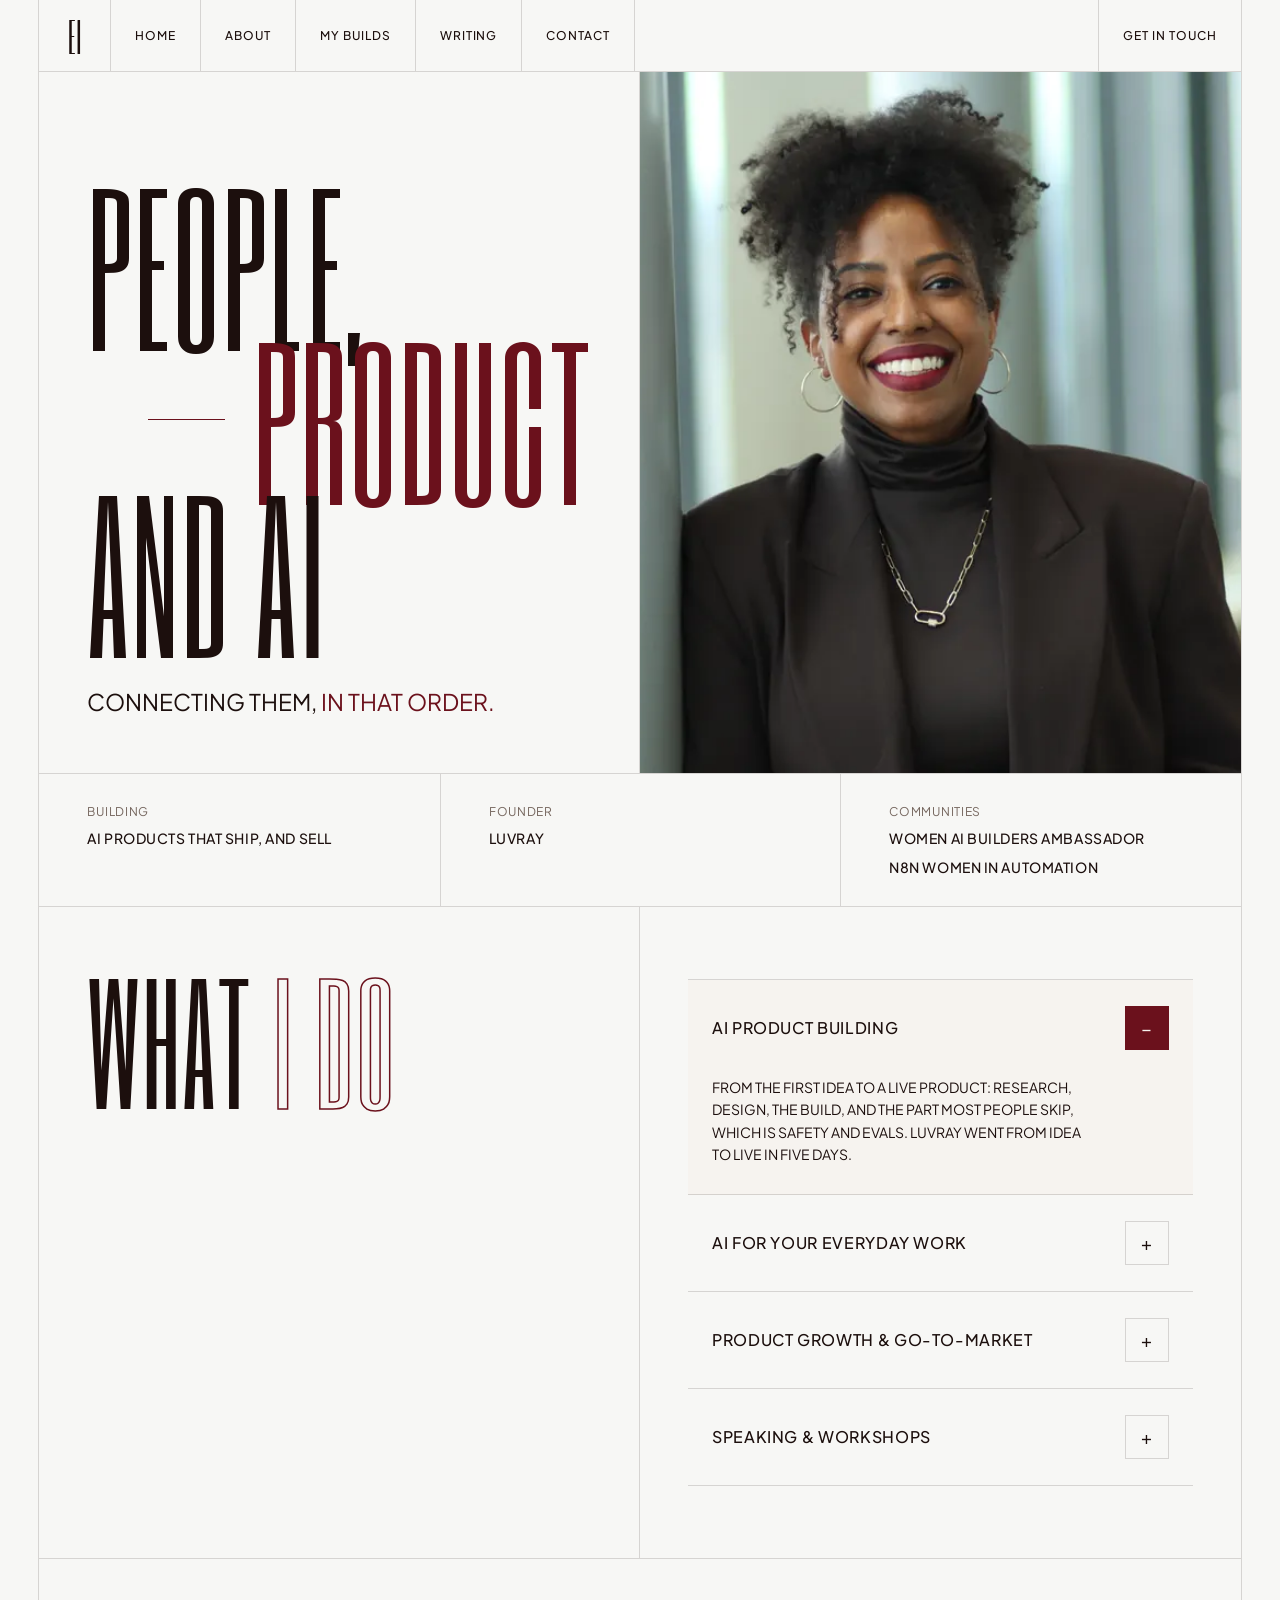
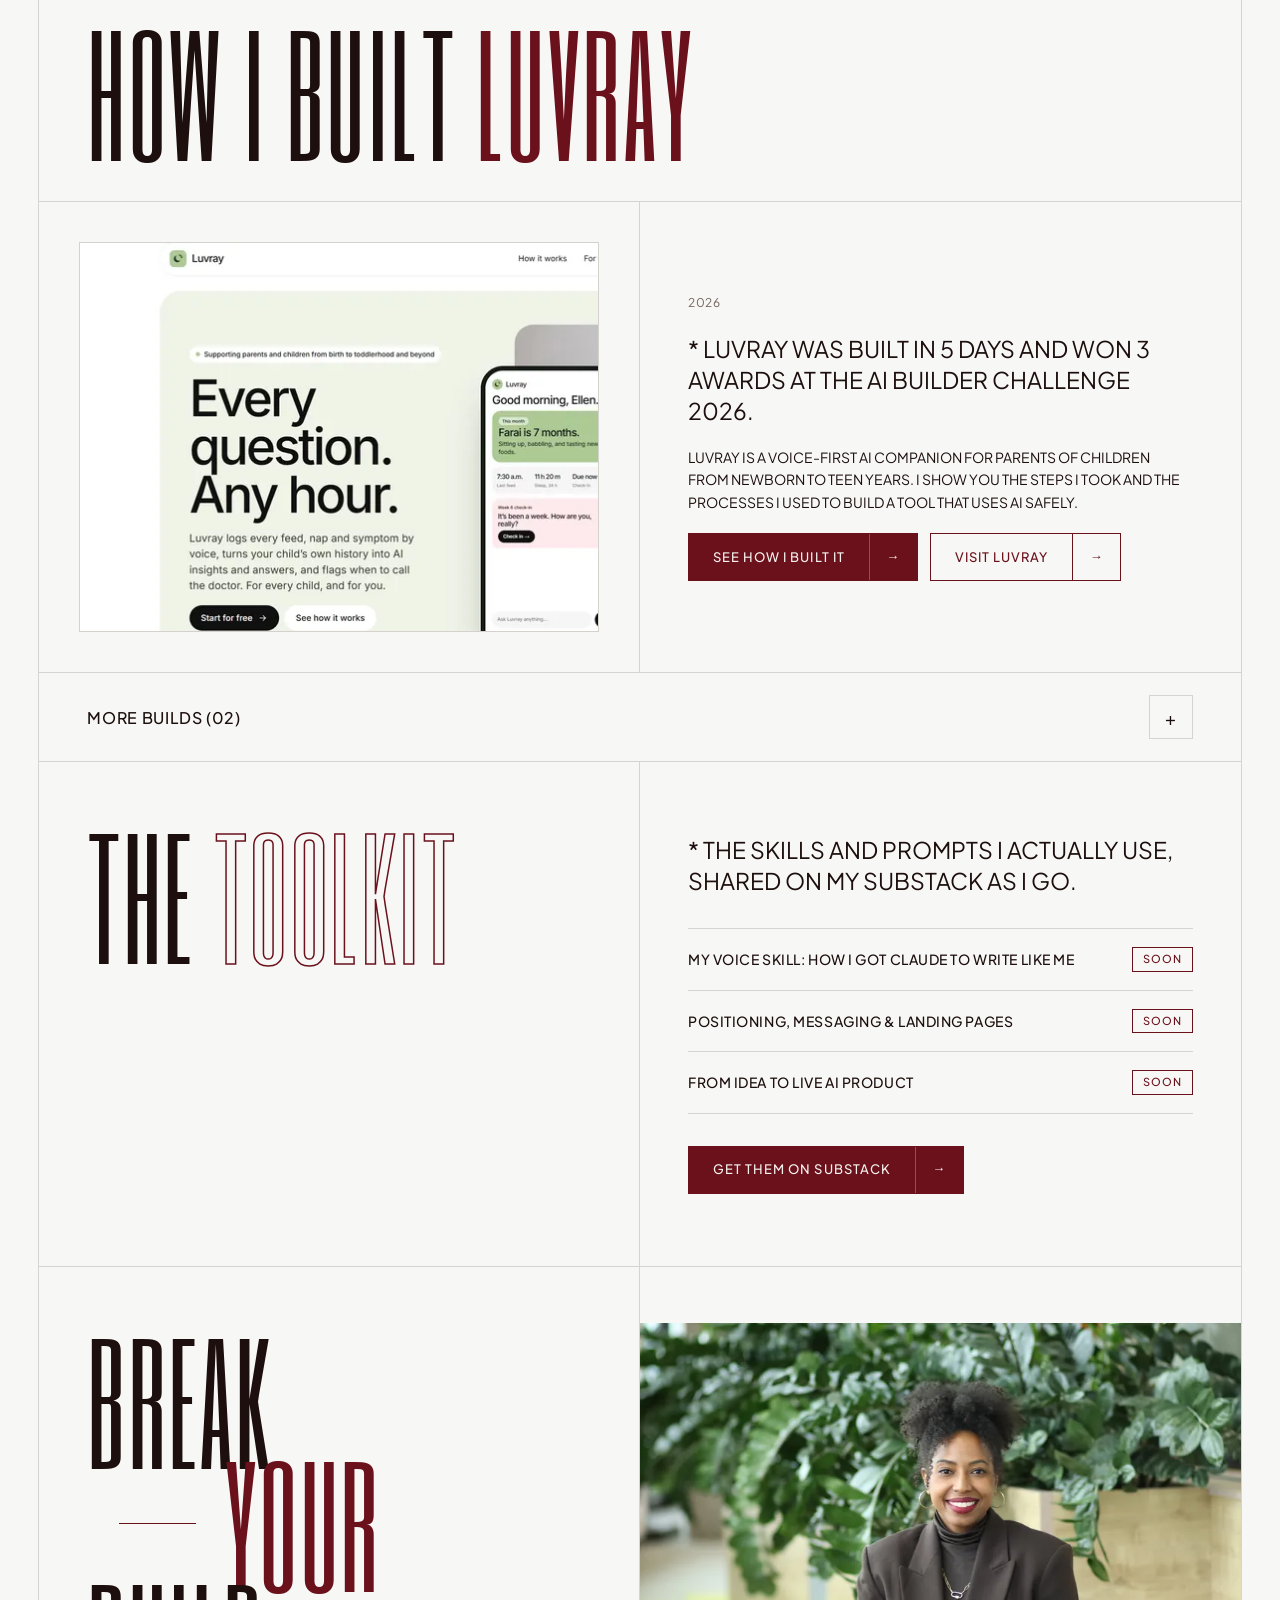
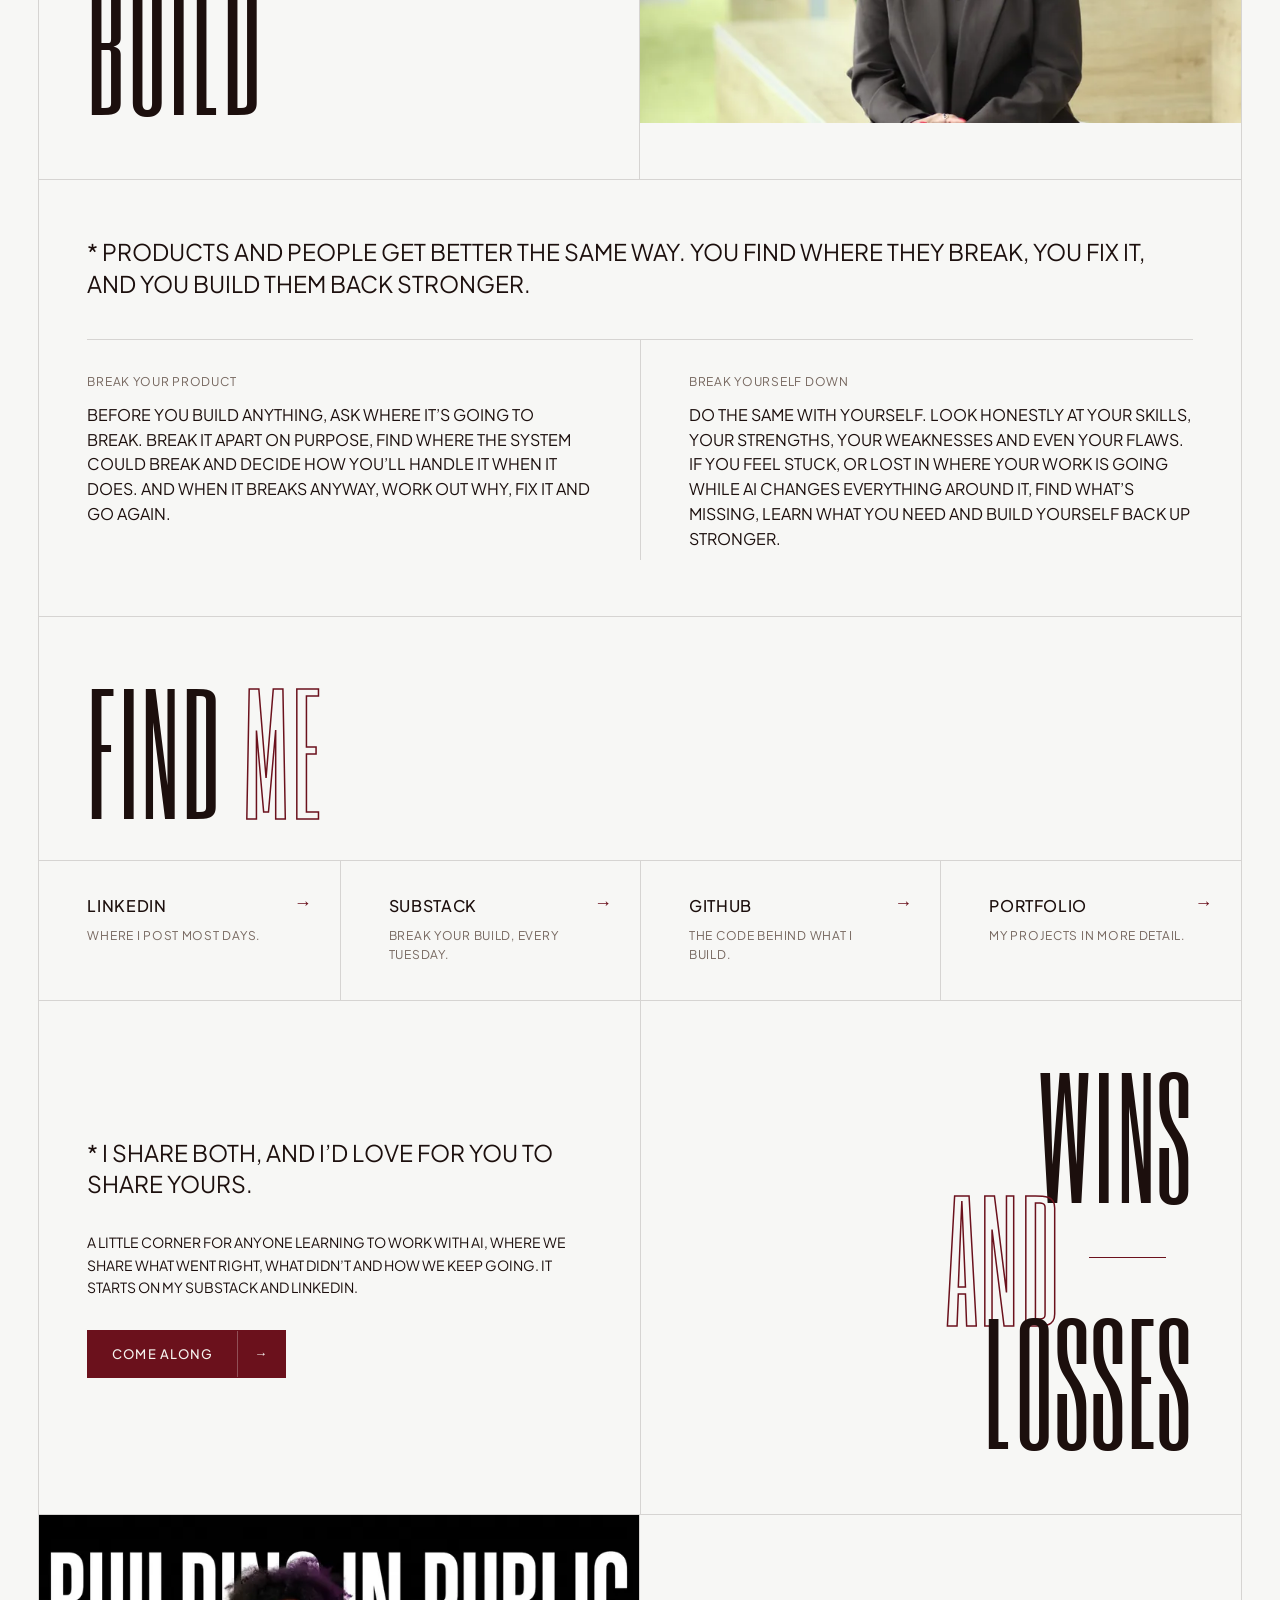
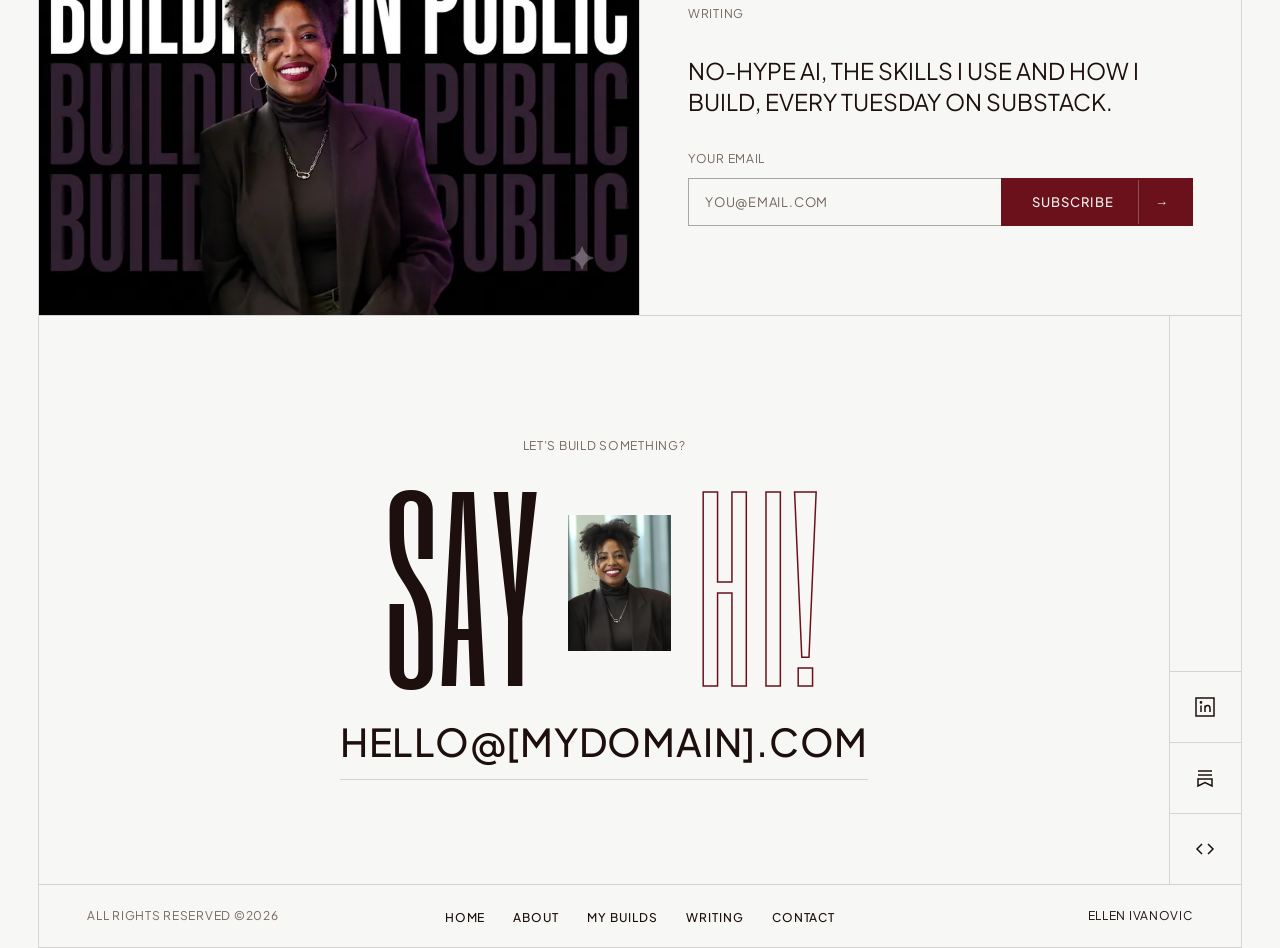
==== index.html @ da8291e6 "Build one-page personal site from Claude Design mockup Plain HTML, CSS and vanilla JS rebuild of the" ====
<!DOCTYPE html>
<html lang="en">
<head>
  <meta charset="utf-8">
  <meta name="viewport" content="width=device-width, initial-scale=1">
  <title>Ellen Ivanovic | AI product builder</title>
  <meta name="description" content="People, product and AI. Connecting them, in that order.">
  <link rel="canonical" href="https://ellen-ivanovic-site.vercel.app/">
  <meta name="theme-color" content="#F7F7F5">

  <!-- Open Graph / social share -->
  <meta property="og:type" content="website">
  <meta property="og:site_name" content="Ellen Ivanovic">
  <meta property="og:title" content="Ellen Ivanovic | AI product builder">
  <meta property="og:description" content="People, product and AI. Connecting them, in that order.">
  <meta property="og:url" content="https://ellen-ivanovic-site.vercel.app/">
  <meta property="og:image" content="https://ellen-ivanovic-site.vercel.app/assets/og-image.jpg">
  <meta property="og:image:width" content="1200">
  <meta property="og:image:height" content="630">
  <meta property="og:image:alt" content="People, Product and AI. Ellen Ivanovic, AI product builder.">
  <meta name="twitter:card" content="summary_large_image">
  <meta name="twitter:title" content="Ellen Ivanovic | AI product builder">
  <meta name="twitter:description" content="People, product and AI. Connecting them, in that order.">
  <meta name="twitter:image" content="https://ellen-ivanovic-site.vercel.app/assets/og-image.jpg">
  <meta name="twitter:image:alt" content="People, Product and AI. Ellen Ivanovic, AI product builder.">

  <link rel="icon" href="/favicon.ico" sizes="any">
  <link rel="icon" href="/favicon-32.png" sizes="32x32" type="image/png">
  <link rel="apple-touch-icon" href="/apple-touch-icon.png">

  <link rel="preconnect" href="https://fonts.googleapis.com">
  <link rel="preconnect" href="https://fonts.gstatic.com" crossorigin>
  <link rel="stylesheet" href="https://fonts.googleapis.com/css2?family=Plus+Jakarta+Sans:wght@400;500;600&family=Six+Caps&display=swap">
  <link rel="preload" as="image" href="/assets/img/ellen-portrait-800.webp" imagesrcset="/assets/img/ellen-portrait-800.webp 800w, /assets/img/ellen-portrait.webp 1400w" imagesizes="(max-width: 820px) 100vw, 50vw">
  <link rel="stylesheet" href="/styles.css">
</head>
<body>
<a class="skip" href="#main">Skip to content</a>

<div class="site" id="home">
<div class="frame">

  <!-- TOP BAR -->
  <header class="panel topbar">
    <a class="mono" href="#home" aria-label="Ellen Ivanovic, home">EI</a>
    <nav class="navcells" aria-label="Main">
      <a class="cell" href="#home">Home</a>
      <button class="cell" type="button" data-open="about">About</button>
      <a class="cell" href="#builds">My builds</a>
      <a class="cell" href="#writing">Writing</a>
      <a class="cell" href="#contact">Contact</a>
    </nav>
    <div class="spacer"></div>
    <a class="cell text" href="#contact">Get in touch</a>
    <button class="cell menu-btn" type="button" aria-label="Open menu" aria-haspopup="dialog" data-open="menu">
      <svg width="22" height="12" viewBox="0 0 22 12" fill="none" stroke="currentColor" stroke-width="1.5" aria-hidden="true"><line x1="0" y1="1" x2="22" y2="1"/><line x1="0" y1="11" x2="22" y2="11"/></svg>
    </button>
  </header>

  <main id="main">

  <!-- HERO -->
  <section class="panel hero" aria-label="Introduction">
    <div class="hero-l">
      <h1 class="display stack">
        <span>People,</span>
        <span class="line2"><span class="dash" aria-hidden="true"></span><span class="pri">Product</span></span>
        <span>And AI</span>
      </h1>
      <p class="intro hero-intro">Connecting them, <span class="pri">in that order.</span></p>
    </div>
    <!-- To add more portraits later, copy the .slide div below. Arrows appear automatically when there is more than one. -->
    <div class="slides" aria-roledescription="carousel" aria-label="Portraits of Ellen">
      <div class="slide is-on">
        <!-- TODO: the mockup's hero portrait wasn't included in the Claude Design export, so this uses the same portrait as the "Say Hi!" section. Swap in the intended photo. -->
        <img src="/assets/img/ellen-portrait-800.webp" srcset="/assets/img/ellen-portrait-800.webp 800w, /assets/img/ellen-portrait.webp 1400w" sizes="(max-width: 820px) 100vw, 50vw" width="1400" height="1120" alt="Portrait of Ellen Ivanovic" fetchpriority="high">
      </div>
      <div class="slide-ctrl" hidden>
        <button type="button" aria-label="Previous image" data-slide="-1">←</button>
        <button type="button" aria-label="Next image" data-slide="1">→</button>
      </div>
    </div>
  </section>

  <!-- INFO STRIP -->
  <section class="panel strip" aria-label="At a glance">
    <div><p class="label">Building</p><p class="val">AI products that ship, and sell</p></div>
    <div><p class="label">Founder</p><p class="val">Luvray</p></div>
    <div><p class="label">Communities</p><p class="val">Women AI Builders ambassador</p><p class="val">n8n Women in Automation</p></div>
  </section>

  <!-- WHAT I DO -->
  <section class="panel split" id="what" aria-labelledby="what-h">
    <div class="l"><h2 class="display big reveal" id="what-h">What <span class="outline">I do</span></h2></div>
    <div class="r r-top">
      <div class="acc">
        <div class="acc-item on">
          <button class="acc-btn" type="button" aria-expanded="true" aria-controls="acc-1">
            <span>AI product building</span><span class="plus" aria-hidden="true">−</span>
          </button>
          <div class="acc-body" id="acc-1"><div><p class="body">From the first idea to a live product: research, design, the build, and the part most people skip, which is safety and evals. Luvray went from idea to live in five days.</p></div></div>
        </div>
        <div class="acc-item">
          <button class="acc-btn" type="button" aria-expanded="false" aria-controls="acc-2">
            <span>AI for your everyday work</span><span class="plus" aria-hidden="true">+</span>
          </button>
          <div class="acc-body" id="acc-2"><div><p class="body">No-hype AI. Where it actually helps in your day-to-day, where it doesn’t, and how to look at your own processes and make them better. I share the skills and prompts I use.</p></div></div>
        </div>
        <div class="acc-item">
          <button class="acc-btn" type="button" aria-expanded="false" aria-controls="acc-3">
            <span>Product growth &amp; go-to-market</span><span class="plus" aria-hidden="true">+</span>
          </button>
          <div class="acc-body" id="acc-3"><div><p class="body">Talking to customers, finding their real pain points and turning them into messaging, positioning and pricing that help products sell.</p></div></div>
        </div>
        <div class="acc-item">
          <button class="acc-btn" type="button" aria-expanded="false" aria-controls="acc-4">
            <span>Speaking &amp; workshops</span><span class="plus" aria-hidden="true">+</span>
          </button>
          <div class="acc-body" id="acc-4"><div><p class="body">I’ve spoken on a ShiftPlus live panel about AI tools at work and hosted Join Momentum’s Lunch &amp; Learn podcast. Talks, recordings and upcoming sessions live here.</p></div></div>
        </div>
      </div>
    </div>
  </section>

  <!-- HOW I BUILT LUVRAY (nav: MY BUILDS) -->
  <section class="panel" id="builds" aria-labelledby="builds-h">
    <div class="work-head">
      <h2 class="display big reveal" id="builds-h">How I built <span class="pri">Luvray</span></h2>
    </div>

    <article class="row">
      <div class="media">
        <img class="shot-img" src="/assets/img/luvray-landing-800.webp" srcset="/assets/img/luvray-landing-800.webp 800w, /assets/img/luvray-landing.webp 1400w" sizes="(max-width: 820px) 100vw, 50vw" width="1400" height="683" loading="lazy" alt="Luvray landing page: Every question. Any hour.">
      </div>
      <div class="txt reveal">
        <p class="label">2026</p>
        <p class="intro" style="max-width:30ch">* Luvray was built in 5 days and won 3 awards at the AI Builder Challenge 2026.</p>
        <p class="body">Luvray is a voice-first AI companion for parents of children from newborn to teen years. I show you the steps I took and the processes I used to build a tool that uses AI safely.</p>
        <div class="btns">
          <a class="btn" href="#writing"><span>See how I built it</span><span class="arr" aria-hidden="true">→</span></a>
          <a class="btn ghost" href="https://luvray.vercel.app" target="_blank" rel="noopener"><span>Visit Luvray</span><span class="arr" aria-hidden="true">→</span></a>
        </div>
      </div>
    </article>

    <div class="more">
      <button class="more-btn" type="button" aria-expanded="false" aria-controls="more-builds">
        <span>More builds (02)</span><span class="plus" aria-hidden="true">+</span>
      </button>
      <div class="acc-body" id="more-builds"><div>
        <div class="mini">
          <p class="label">2026</p>
          <h3 class="display">InsightFlow</h3>
          <p class="what">AI product intelligence from user reviews. The project that taught me to test my own work properly.</p>
          <!-- TODO: link for InsightFlow "See more" (not provided yet) -->
          <a class="btn ghost" href="#"><span>See more</span><span class="arr" aria-hidden="true">→</span></a>
        </div>
        <div class="mini">
          <p class="label">2026</p>
          <h3 class="display">Relay Studio</h3>
          <p class="what">A multi-agent content pipeline in n8n, with a human in the loop at every step.</p>
          <!-- TODO: link for Relay Studio "See more" (not provided yet) -->
          <a class="btn ghost" href="#"><span>See more</span><span class="arr" aria-hidden="true">→</span></a>
        </div>
      </div></div>
    </div>
  </section>

  <!-- THE TOOLKIT -->
  <section class="panel split" id="toolkit" aria-labelledby="toolkit-h">
    <div class="l"><h2 class="display big reveal" id="toolkit-h">The <span class="outline">toolkit</span></h2></div>
    <div class="r reveal">
      <p class="intro">* The skills and prompts I actually use, shared on my Substack as I go.</p>
      <ul class="tools">
        <li><span>My voice skill: how I got Claude to write like me</span><span class="wip">Soon</span></li>
        <li><span>Positioning, messaging &amp; landing pages</span><span class="wip">Soon</span></li>
        <li><span>From idea to live AI product</span><span class="wip">Soon</span></li>
      </ul>
      <div><a class="btn" href="#writing"><span>Get them on Substack</span><span class="arr" aria-hidden="true">→</span></a></div>
    </div>
  </section>

  <!-- BREAK YOUR BUILD -->
  <section class="panel" id="idea" aria-labelledby="idea-h">
    <div class="byb-top">
      <div class="l">
        <h2 class="display big stack reveal" id="idea-h">
          <span>Break</span>
          <span class="line2"><span class="dash" aria-hidden="true"></span><span class="pri">Your</span></span>
          <span>Build</span>
        </h2>
      </div>
      <div class="photo"><img src="/assets/img/ellen-plants-800.webp" srcset="/assets/img/ellen-plants-800.webp 800w, /assets/img/ellen-plants.webp 1400w" sizes="(max-width: 820px) 100vw, 50vw" width="1400" height="933" loading="lazy" alt="Ellen Ivanovic smiling in front of green plants"></div>
    </div>
    <div class="byb-bottom reveal">
      <p class="intro">* Products and people get better the same way. You find where they break, you fix it, and you build them back stronger.</p>
      <div class="duo">
        <div><h3 class="label">Break your product</h3><p class="body">Before you build anything, ask where it’s going to break. Break it apart on purpose, find where the system could break and decide how you’ll handle it when it does. And when it breaks anyway, work out why, fix it and go again.</p></div>
        <div><h3 class="label">Break yourself down</h3><p class="body">Do the same with yourself. Look honestly at your skills, your strengths, your weaknesses and even your flaws. If you feel stuck, or lost in where your work is going while AI changes everything around it, find what’s missing, learn what you need and build yourself back up stronger.</p></div>
      </div>
    </div>
  </section>

  <!-- FIND ME -->
  <section class="panel" id="find" aria-labelledby="find-h">
    <div class="work-head"><h2 class="display big reveal" id="find-h">Find <span class="outline">me</span></h2></div>
    <div class="find">
      <a href="https://www.linkedin.com/in/ellen-ivanovic" target="_blank" rel="noopener"><span class="fname">LinkedIn</span><span class="label">Where I post most days.</span><span class="farr" aria-hidden="true">→</span></a>
      <a href="https://ellenivanovic.substack.com" target="_blank" rel="noopener"><span class="fname">Substack</span><span class="label">Break Your Build, every Tuesday.</span><span class="farr" aria-hidden="true">→</span></a>
      <a href="https://github.com/KellenJay" target="_blank" rel="noopener"><span class="fname">GitHub</span><span class="label">The code behind what I build.</span><span class="farr" aria-hidden="true">→</span></a>
      <a href="https://stripe-isthmus-96c.notion.site/ELLEN-IVANOVIC-PORTFOLIO-17d68abd1c54801f8dcaf90782ee656d" target="_blank" rel="noopener"><span class="fname">Portfolio</span><span class="label">My projects in more detail.</span><span class="farr" aria-hidden="true">→</span></a>
    </div>
  </section>

  <!-- WINS AND LOSSES (mirrored) -->
  <section class="panel split mirror" id="wins" aria-labelledby="wins-h">
    <div class="l">
      <h2 class="display big stack reveal" id="wins-h">
        <span>Wins</span>
        <span class="line2"><span class="outline">And</span><span class="dash" aria-hidden="true"></span></span>
        <span>Losses</span>
      </h2>
    </div>
    <div class="r reveal">
      <p class="intro">* I share both, and I’d love for you to share yours.</p>
      <p class="body">A little corner for anyone learning to work with AI, where we share what went right, what didn’t and how we keep going. It starts on my Substack and LinkedIn.</p>
      <div><a class="btn" href="#writing"><span>Come along</span><span class="arr" aria-hidden="true">→</span></a></div>
    </div>
  </section>

  <!-- WRITING -->
  <section class="panel split" id="writing" aria-labelledby="writing-h">
    <div class="pic photo"><img src="/assets/img/building-in-public-800.webp" srcset="/assets/img/building-in-public-800.webp 800w, /assets/img/building-in-public.webp 1264w" sizes="(max-width: 820px) 100vw, 50vw" width="1264" height="842" loading="lazy" alt="Ellen smiling in front of the words Building in public"></div>
    <div class="r reveal">
      <h2 class="label" id="writing-h">Writing</h2>
      <p class="intro">No-hype AI, the skills I use and how I build, every Tuesday on Substack.</p>
      <!-- Sends the visitor to Substack's own subscribe page in a new tab, with their email filled in. -->
      <form class="sub" action="https://ellenivanovic.substack.com/subscribe" method="get" target="_blank">
        <label class="label" for="sub-email">Your email</label>
        <div class="sub-row">
          <input id="sub-email" type="email" name="email" placeholder="you@email.com" autocomplete="email" required>
          <button class="btn" type="submit"><span>Subscribe</span><span class="arr" aria-hidden="true">→</span></button>
        </div>
      </form>
    </div>
  </section>

  <!-- CONTACT -->
  <section class="panel contact" id="contact" aria-labelledby="contact-h">
    <div class="contact-main">
      <p class="label">Let’s build something?</p>
      <h2 class="display say reveal" id="contact-h" aria-label="Say hi!"><span>Say</span><img class="thumb" src="/assets/img/ellen-portrait-thumb.webp" width="320" height="427" loading="lazy" alt="Ellen smiling"><span class="outline">Hi!</span></h2>
      <!-- TODO: real email address. The mockup shows a placeholder; replace the text and set href="mailto:you@yourdomain.com". -->
      <a class="email" href="#">hello@[mydomain].com</a>
    </div>
    <nav class="rail" aria-label="Social links">
      <a href="https://www.linkedin.com/in/ellen-ivanovic" target="_blank" rel="noopener" aria-label="LinkedIn">
        <svg width="20" height="20" viewBox="0 0 20 20" fill="none" stroke="currentColor" stroke-width="1.5" aria-hidden="true"><rect x="1" y="1" width="18" height="18"/><line x1="6" y1="8.5" x2="6" y2="15"/><circle cx="6" cy="5.4" r=".6"/><path d="M10 15V8.5M10 11.5c0-2 1.2-3 2.7-3s2.3 1 2.3 3V15"/></svg>
      </a>
      <a href="https://ellenivanovic.substack.com" target="_blank" rel="noopener" aria-label="Substack">
        <svg width="20" height="20" viewBox="0 0 20 20" fill="none" stroke="currentColor" stroke-width="1.5" aria-hidden="true"><line x1="3" y1="3" x2="17" y2="3"/><line x1="3" y1="7" x2="17" y2="7"/><path d="M3 11h14v7l-7-3.5L3 18z"/></svg>
      </a>
      <a href="https://github.com/KellenJay" target="_blank" rel="noopener" aria-label="GitHub">
        <svg width="20" height="20" viewBox="0 0 20 20" fill="none" stroke="currentColor" stroke-width="1.5" aria-hidden="true"><path d="M7 5L2 10l5 5M13 5l5 5-5 5"/></svg>
      </a>
    </nav>
  </section>

  </main>

  <!-- FOOTER -->
  <footer class="panel foot">
    <p class="label">All rights reserved ©2026</p>
    <ul class="nav" aria-label="Footer">
      <li><a href="#home">Home</a></li>
      <li><button type="button" data-open="about">About</button></li>
      <li><a href="#builds">My builds</a></li>
      <li><a href="#writing">Writing</a></li>
      <li><a href="#contact">Contact</a></li>
    </ul>
    <p class="label end">Ellen Ivanovic</p>
  </footer>

</div>
</div>

<!-- SIDE PANELS -->
<div class="scrim" data-close aria-hidden="true"></div>

<aside class="drawer" id="drawer-about" role="dialog" aria-modal="true" aria-labelledby="about-h" hidden>
  <div class="drawer-top">
    <p class="label">About</p>
    <button class="cell" type="button" aria-label="Close" data-close>
      <svg width="16" height="16" viewBox="0 0 16 16" fill="none" stroke="currentColor" stroke-width="1.5" aria-hidden="true"><line x1="1" y1="1" x2="15" y2="15"/><line x1="15" y1="1" x2="1" y2="15"/></svg>
    </button>
  </div>
  <div class="drawer-body">
    <h2 class="display big" id="about-h">About <span class="outline">me</span></h2>
    <p class="intro">* I’m a product person who spent years asking people how a product made them feel, and now I build the thing myself.</p>
    <p class="body">Product leader with experience across product development, go-to-market strategy and AI. Nobody told me to learn AI, I just decided to take charge of it myself. Now I share what I’ve learned, the skills and prompts I use, and how I build AI products, including the parts that aren’t done yet.</p>
  </div>
  <div class="drawer-foot"><p class="label">Women AI Builders global ambassador. Originally from South Africa, based in Serbia.</p></div>
</aside>

<aside class="drawer" id="drawer-menu" role="dialog" aria-modal="true" aria-label="Menu" hidden>
  <div class="drawer-top">
    <p class="label">Menu</p>
    <button class="cell" type="button" aria-label="Close menu" data-close>
      <svg width="16" height="16" viewBox="0 0 16 16" fill="none" stroke="currentColor" stroke-width="1.5" aria-hidden="true"><line x1="1" y1="1" x2="15" y2="15"/><line x1="15" y1="1" x2="1" y2="15"/></svg>
    </button>
  </div>
  <div class="drawer-body">
    <ul class="menu-list">
      <li><a href="#home" data-close>Home</a></li>
      <li><button type="button" data-open="about">About</button></li>
      <li><a href="#builds" data-close>My builds</a></li>
      <li><a href="#writing" data-close>Writing</a></li>
      <li><a href="#contact" data-close>Contact</a></li>
    </ul>
  </div>
  <div class="drawer-foot"><a class="btn" href="#contact" data-close><span>Get in touch</span><span class="arr" aria-hidden="true">→</span></a></div>
</aside>

<script src="/script.js" defer></script>
</body>
</html>
---- styles.css ----
/* ==========================================================
   Ellen Ivanovic — personal site
   Rebuilt from the Claude Design mockup. All colours live in :root.
   ========================================================== */

:root {
  /* brand palette */
  --offwhite: #F6F3EF;
  --ink: #1C0F0D;
  --burgundy: #6B111C;
  --burgundy-dark: #4A0A10;
  --muted: #8A7A72;
  --greige: #B6A69D;
  --clay: #C59379;
  --cream: #EEDFCB;

  /* how the mockup uses them */
  --bg: #F7F7F5;            /* page background from the mockup */
  --box: var(--offwhite);   /* panels, hover fills, open accordion */
  --pri: var(--burgundy);
  --pri-d: var(--burgundy-dark);
  --line: rgba(28, 15, 13, .15);
  /* Small grey labels use a slightly darker shade than --muted (#8A7A72)
     so they pass WCAG AA contrast (4.5:1) on the light background.
     This is the shade the mockup itself uses for labels. */
  --muted-text: #75665E;

  /* fonts: Humane goes first so it takes over once its files are added */
  --font-body: 'Plus Jakarta Sans', system-ui, sans-serif;
  --font-display: 'Humane', 'Six Caps', 'Arial Narrow', sans-serif;
}

/* To use Humane later: add the font files to /assets/fonts and uncomment.
@font-face {
  font-family: 'Humane';
  src: url('/assets/fonts/Humane-Regular.woff2') format('woff2');
  font-weight: 400;
  font-display: swap;
}
*/

*, *::before, *::after { box-sizing: border-box; }
html { scroll-behavior: smooth; -webkit-text-size-adjust: 100%; }
body { margin: 0; background: var(--bg); overflow-x: hidden; }
img { max-width: 100%; }
a { color: var(--pri); }
a:hover { color: var(--pri-d); }

.site {
  font-family: var(--font-body);
  color: var(--ink);
  background: var(--bg);
  text-transform: uppercase;
  font-size: 14px;
  line-height: 1.6;
}

/* visible keyboard focus everywhere */
:focus-visible { outline: 2px solid var(--pri); outline-offset: 2px; }
.cell:focus-visible, .acc-btn:focus-visible, .more-btn:focus-visible,
.find a:focus-visible, .rail a:focus-visible, .menu-list :focus-visible { outline-offset: -3px; }

.skip {
  position: absolute; left: 16px; top: -60px; z-index: 100;
  background: var(--pri); color: var(--offwhite); padding: 10px 16px;
  font: 500 13px/1 var(--font-body); letter-spacing: .06em; text-transform: uppercase; text-decoration: none;
}
.skip:focus { top: 16px; color: var(--offwhite); }

.frame { margin: 0 clamp(16px, 3vw, 40px); border-left: 1px solid var(--line); border-right: 1px solid var(--line); }
.panel { border-bottom: 1px solid var(--line); }
section[id] { scroll-margin-top: 0; }

.display { font-family: var(--font-display); font-weight: 400; line-height: .8; letter-spacing: .01em; margin: 0; text-transform: uppercase; }
.outline { color: transparent; -webkit-text-stroke: 1.5px var(--pri); }
.pri { color: var(--pri); }
.label { font-size: 12px; font-weight: 400; color: var(--muted-text); letter-spacing: .06em; margin: 0; }
.intro { font-size: clamp(18px, 1.8vw, 24px); line-height: 1.35; font-weight: 400; margin: 0; }
.body { font-size: 14px; margin: 0; max-width: 52ch; }
.stack > span { display: block; }
.line2 { display: flex !important; align-items: center; gap: 28px; padding-left: 12%; }
.dash { display: inline-block; width: clamp(48px, 6vw, 96px); height: 1px; background: var(--pri); flex: none; }

/* top bar */
.topbar { display: flex; align-items: stretch; height: 72px; }
.mono { display: flex; align-items: center; justify-content: center; width: 72px; flex: none; border-right: 1px solid var(--line); font-family: var(--font-display); font-size: 40px; line-height: 1; color: var(--ink); text-decoration: none; }
.mono:hover { color: var(--pri); }
.navcells { display: flex; align-items: stretch; }
.navcells .cell:first-child { border-left: 0; }
.spacer { flex: 1; border-left: 1px solid var(--line); }
.cell { display: flex; align-items: center; justify-content: center; border: 0; border-left: 1px solid var(--line); padding: 0 24px; font-size: 12px; font-weight: 500; letter-spacing: .08em; color: var(--ink); text-decoration: none; background: none; font-family: inherit; text-transform: uppercase; cursor: pointer; min-width: 72px; white-space: nowrap; }
.cell:hover { color: var(--pri); background: var(--box); }
.menu-btn { display: none; }

/* buttons */
.btns { display: flex; flex-wrap: wrap; gap: 12px; }
.btn { display: inline-flex; align-items: stretch; text-decoration: none; background: var(--pri); color: var(--offwhite); font-size: 13px; font-weight: 500; letter-spacing: .08em; min-height: 48px; border: 1px solid var(--pri); font-family: inherit; cursor: pointer; text-transform: uppercase; transition: background .25s, color .25s; }
.btn span { display: flex; align-items: center; padding: 0 24px; }
.btn .arr, .farr, .slide-ctrl button { font-family: Arial, Helvetica, sans-serif; } /* arrow glyph matches the mockup */
.btn .arr { padding: 0; width: 48px; justify-content: center; border-left: 1px solid rgba(246, 243, 239, .28); }
.btn:hover { background: var(--pri-d); border-color: var(--pri-d); color: var(--offwhite); }
.btn.ghost { background: transparent; color: var(--pri); }
.btn.ghost .arr { border-left-color: var(--pri); }
.btn.ghost:hover { background: var(--pri); color: var(--offwhite); }
.btn.ghost:hover .arr { border-left-color: rgba(246, 243, 239, .28); }

/* hero */
.hero { display: grid; grid-template-columns: repeat(2, minmax(0, 1fr)); min-height: min(78vh, 780px); }
.hero-l { display: flex; flex-direction: column; justify-content: flex-end; padding: 56px 48px; border-right: 1px solid var(--line); }
.hero h1 { font-size: clamp(140px, 15vw, 260px); }
.hero-intro { margin-top: 36px; }
.slides { position: relative; overflow: hidden; background: var(--box); min-height: 520px; }
.slide { position: absolute; inset: 0; opacity: 0; transition: opacity .6s ease; }
.slide.is-on { opacity: 1; }
.slide img { width: 100%; height: 100%; object-fit: cover; object-position: 42% 30%; display: block; }
.slide-ctrl { position: absolute; right: 0; bottom: 0; display: flex; background: var(--bg); border-top: 1px solid var(--line); border-left: 1px solid var(--line); }
.slide-ctrl[hidden] { display: none; }
.slide-ctrl button { width: 56px; height: 56px; border: 0; background: none; font-family: inherit; font-size: 16px; color: var(--ink); cursor: pointer; }
.slide-ctrl button + button { border-left: 1px solid var(--line); }
.photo { display: flex; align-items: center; }
.photo img { width: 100%; height: auto; display: block; }

/* info strip */
.strip { display: grid; grid-template-columns: repeat(3, minmax(0, 1fr)); }
.strip > div { padding: 28px 48px; display: flex; flex-direction: column; gap: 6px; }
.strip > div + div { border-left: 1px solid var(--line); }
.strip .val { margin: 0; font-size: 14px; font-weight: 500; letter-spacing: .04em; }

/* two-column panel */
.split { display: grid; grid-template-columns: repeat(2, minmax(0, 1fr)); }
.split > .l { padding: 72px 48px; border-right: 1px solid var(--line); }
.split > .r { padding: 72px 48px; display: flex; flex-direction: column; gap: 32px; justify-content: center; }
.split > .r-top { justify-content: flex-start; padding-top: 72px; }
.split.mirror > .l { order: 2; border-right: 0; border-left: 1px solid var(--line); display: flex; justify-content: flex-end; text-align: right; }
.split.mirror > .l .line2 { justify-content: flex-end; padding-left: 0; padding-right: 12%; }
.split.mirror > .r { order: 1; }
.split > .pic { border-right: 1px solid var(--line); }
.big { font-size: clamp(110px, 12vw, 200px); }

/* luvray feature */
.work-head { padding: 72px 48px 48px; }
.row { display: grid; grid-template-columns: repeat(2, minmax(0, 1fr)); border-top: 1px solid var(--line); }
.row .media { padding: 40px; border-right: 1px solid var(--line); overflow: hidden; }
.row .txt { padding: 56px 48px; display: flex; flex-direction: column; justify-content: center; gap: 20px; }
.shot-img { aspect-ratio: 4 / 3; width: 100%; height: auto; display: block; object-fit: cover; object-position: left top; border: 1px solid var(--line); background: var(--box); transition: transform .8s cubic-bezier(.2, .7, .2, 1); }
.row:hover .shot-img { transform: scale(1.03); }
.what { margin: 0; font-size: 14px; max-width: 46ch; }

/* more builds */
.more { border-top: 1px solid var(--line); }
.more.on { background: var(--box); }
.more-btn { width: 100%; display: flex; align-items: center; justify-content: space-between; gap: 24px; padding: 22px 24px 22px 48px; background: none; border: 0; font-family: inherit; text-transform: uppercase; font-size: 16px; font-weight: 500; letter-spacing: .04em; color: var(--ink); cursor: pointer; text-align: left; }
.more-btn:hover { color: var(--pri); }
.mini { display: grid; grid-template-columns: 80px minmax(0, 1.1fr) minmax(0, 2fr) auto; align-items: center; gap: 32px; padding: 28px 48px; border-top: 1px solid var(--line); }
.mini h3 { font-size: clamp(56px, 5vw, 80px); }
.mini .what { max-width: 60ch; }

/* accordion */
.acc { border-top: 1px solid var(--line); }
.acc-item { border-bottom: 1px solid var(--line); transition: background .3s; }
.acc-item.on { background: var(--box); }
.acc-btn { width: 100%; display: flex; align-items: center; justify-content: space-between; gap: 24px; padding: 26px 0 26px 24px; background: none; border: 0; font-family: inherit; text-transform: uppercase; font-size: 16px; font-weight: 500; letter-spacing: .04em; color: var(--ink); cursor: pointer; text-align: left; }
.acc-btn:hover { color: var(--pri); }
.plus { flex: none; width: 44px; height: 44px; border: 1px solid var(--line); display: flex; align-items: center; justify-content: center; font-size: 18px; font-weight: 400; margin-right: 24px; }
.acc-item.on .plus, .more.on .plus { background: var(--pri); color: var(--offwhite); border-color: var(--pri); }
.acc-body { display: grid; grid-template-rows: 0fr; transition: grid-template-rows .45s ease; visibility: hidden; }
.acc-item.on .acc-body, .more.on .acc-body { grid-template-rows: 1fr; visibility: visible; }
.acc-body > div { overflow: hidden; }
.acc-body p.body { margin: 0; padding: 0 92px 28px 24px; max-width: 62ch; }

/* break your build */
.byb-top { display: grid; grid-template-columns: repeat(2, minmax(0, 1fr)); border-bottom: 1px solid var(--line); }
.byb-top .l { padding: 72px 48px; display: flex; align-items: flex-end; border-right: 1px solid var(--line); }
.byb-bottom { padding: 56px 48px; display: flex; flex-direction: column; gap: 40px; }
.duo { display: grid; grid-template-columns: repeat(2, minmax(0, 1fr)); border-top: 1px solid var(--line); }
.duo > div { padding: 32px 48px 8px 0; display: flex; flex-direction: column; gap: 12px; }
.duo > div + div { border-left: 1px solid var(--line); padding: 32px 0 8px 48px; }
.duo .body { font-size: 16px; line-height: 1.55; max-width: 44ch; }

/* subscribe */
.sub { display: flex; flex-direction: column; gap: 10px; width: 100%; max-width: 520px; }
.sub-row { display: flex; align-items: stretch; }
.sub-row input { flex: 1; min-width: 0; height: 48px; border: 1px solid rgba(28, 15, 13, .35); border-right: 0; border-radius: 0; background: transparent; padding: 0 16px; font-family: inherit; font-size: 13px; letter-spacing: .06em; text-transform: uppercase; color: var(--ink); }
.sub-row input::placeholder { color: var(--muted-text); }
.sub-row input:focus { outline: 2px solid var(--pri); outline-offset: -2px; }

/* contact */
.contact { display: grid; grid-template-columns: 1fr 72px; }
.contact-main { padding: 120px 48px 104px; display: flex; flex-direction: column; align-items: center; text-align: center; gap: 36px; min-width: 0; }
.say { display: flex; align-items: center; justify-content: center; gap: clamp(16px, 2vw, 32px); font-size: clamp(150px, 18vw, 300px); }
.thumb { width: clamp(72px, 8vw, 128px); height: auto; aspect-ratio: 3 / 4; background: var(--box); display: block; flex: none; object-fit: cover; object-position: 45% 25%; }
.email { font-size: clamp(22px, 3vw, 44px); font-weight: 500; letter-spacing: .02em; text-decoration: none; color: var(--ink); border-bottom: 1px solid var(--line); padding-bottom: 6px; overflow-wrap: anywhere; }
.email:hover { color: var(--pri); border-color: var(--pri); }
.rail { border-left: 1px solid var(--line); display: flex; flex-direction: column; justify-content: flex-end; }
.rail a { width: 100%; aspect-ratio: 1 / 1; display: flex; align-items: center; justify-content: center; border-top: 1px solid var(--line); color: var(--ink); text-decoration: none; }
.rail a:hover { background: var(--pri); color: var(--offwhite); }

/* footer */
.foot { display: grid; grid-template-columns: 1fr auto 1fr; align-items: center; padding: 20px 48px; gap: 16px; }
.foot .end { text-align: right; color: var(--ink); }
.nav { display: flex; flex-wrap: wrap; justify-content: center; gap: 8px 28px; list-style: none; margin: 0; padding: 0; }
.nav a, .nav button { color: var(--ink); text-decoration: none; font-size: 12px; font-weight: 500; letter-spacing: .08em; background: none; border: 0; padding: 0; font-family: inherit; text-transform: uppercase; cursor: pointer; }
.nav a:hover, .nav button:hover { color: var(--pri); }

/* side panels */
.scrim { position: fixed; inset: 0; z-index: 40; background: rgba(28, 15, 13, .28); opacity: 0; pointer-events: none; transition: opacity .4s; cursor: pointer; }
.scrim.open { opacity: 1; pointer-events: auto; }
.drawer { position: fixed; top: 0; right: 0; z-index: 50; height: 100vh; height: 100dvh; width: min(600px, 100%); background: var(--bg); border-left: 1px solid var(--line); display: flex; flex-direction: column; overflow-y: auto; transform: translateX(100%); transition: transform .55s cubic-bezier(.2, .7, .2, 1); font-family: var(--font-body); color: var(--ink); text-transform: uppercase; font-size: 14px; line-height: 1.6; }
.drawer[hidden] { display: none; }
.drawer.open { transform: none; }
.drawer-top { display: flex; align-items: stretch; height: 72px; border-bottom: 1px solid var(--line); flex: none; }
.drawer-top .label { display: flex; align-items: center; padding: 0 32px; flex: 1; }
.drawer-top .cell { border-left: 1px solid var(--line); width: 72px; padding: 0; }
.drawer-body { padding: 56px 40px; display: flex; flex-direction: column; gap: 32px; flex: 1; }
.drawer-body .big { font-size: clamp(110px, 11vw, 170px); }
.drawer-foot { border-top: 1px solid var(--line); padding: 24px 40px; }
.menu-list { list-style: none; margin: 0; padding: 0; border-top: 1px solid var(--line); }
.menu-list li { border-bottom: 1px solid var(--line); }
.menu-list a, .menu-list button { display: flex; width: 100%; align-items: center; justify-content: space-between; padding: 22px 0; background: none; border: 0; font-family: var(--font-display); font-size: 72px; line-height: .85; text-transform: uppercase; color: var(--ink); text-decoration: none; cursor: pointer; text-align: left; }
.menu-list a:hover, .menu-list button:hover { color: var(--pri); }

/* toolkit */
.tools { list-style: none; margin: 0; padding: 0; border-top: 1px solid var(--line); }
.tools li { display: flex; align-items: center; justify-content: space-between; gap: 20px; padding: 18px 0; border-bottom: 1px solid var(--line); font-size: 14px; font-weight: 500; letter-spacing: .04em; }
.wip { flex: none; font-size: 11px; font-weight: 500; letter-spacing: .08em; color: var(--pri); border: 1px solid var(--pri); padding: 3px 10px; line-height: 1.5; }

/* find me */
.find { display: grid; grid-template-columns: repeat(4, minmax(0, 1fr)); border-top: 1px solid var(--line); }
.find a { display: flex; flex-direction: column; gap: 8px; padding: 32px 48px 36px; text-decoration: none; color: var(--ink); position: relative; transition: background .25s; }
.find a + a { border-left: 1px solid var(--line); }
.find a:hover { background: var(--box); color: var(--pri); }
.fname { font-size: 16px; font-weight: 500; letter-spacing: .04em; }
.farr { position: absolute; top: 28px; right: 28px; font-size: 18px; color: var(--pri); }

/* motion: headings rise in as they scroll into view (browsers that support it) */
@supports (animation-timeline: view()) {
  .reveal { animation: rise linear both; animation-timeline: view(); animation-range: entry 0% entry 35%; }
  @keyframes rise { from { opacity: 0; transform: translateY(28px); } to { opacity: 1; transform: none; } }
}
@media (prefers-reduced-motion: reduce) {
  html { scroll-behavior: auto; }
  .reveal { animation: none; }
  .shot-img, .acc-body, .drawer, .scrim, .slide { transition: none; }
}

/* tablet: collapse nav into the menu */
@media (max-width: 1100px) {
  .navcells { display: none; }
  .menu-btn { display: flex; }
}

/* mobile */
@media (max-width: 820px) {
  .hero, .strip, .split, .row, .contact, .byb-top, .duo, .mini, .foot { grid-template-columns: minmax(0, 1fr); }
  .hero-l { border-right: 0; border-bottom: 1px solid var(--line); padding: 48px 20px 40px; }
  .hero h1 { font-size: clamp(110px, 30vw, 200px); }
  .slides { min-height: 0; aspect-ratio: 4 / 5; }
  .strip > div { padding: 20px; }
  .strip > div + div { border-left: 0; border-top: 1px solid var(--line); }
  .split > .l, .byb-top .l { border-right: 0; border-bottom: 1px solid var(--line); padding: 48px 20px; }
  .split > .r { padding: 40px 20px 56px; }
  .split > .r-top { padding-top: 72px; }
  .split.mirror > .l { order: 0; border-left: 0; justify-content: flex-start; text-align: left; }
  .split.mirror > .l .line2 { justify-content: flex-start; padding-right: 0; padding-left: 12%; }
  .split.mirror > .r { order: 1; }
  .split > .pic { border-right: 0; border-bottom: 1px solid var(--line); }
  .big { font-size: clamp(96px, 26vw, 160px); }
  .work-head { padding: 48px 20px 32px; }
  .row .media { border: 0; border-bottom: 1px solid var(--line); padding: 20px; }
  .row .txt { padding: 36px 20px 48px; }
  .more-btn { padding-left: 20px; padding-right: 4px; }
  .mini { gap: 12px; padding: 28px 20px; }
  .byb-bottom { padding: 40px 20px 48px; }
  .duo > div, .duo > div + div { padding: 24px 0; border-left: 0; }
  .duo > div + div { border-top: 1px solid var(--line); }
  .acc-btn { padding-left: 16px; }
  .plus { margin-right: 16px; }
  .acc-body p.body { padding: 0 16px 24px; }
  .contact-main { padding: 72px 20px 56px; }
  .say { font-size: clamp(110px, 34vw, 200px); }
  .rail { border-left: 0; border-top: 1px solid var(--line); flex-direction: row; }
  .rail a { flex: 1; aspect-ratio: auto; height: 64px; border-top: 0; }
  .rail a + a { border-left: 1px solid var(--line); }
  .find { grid-template-columns: minmax(0, 1fr); }
  .find a { padding: 24px 20px; }
  .find a + a { border-left: 0; border-top: 1px solid var(--line); }
  .foot { padding: 20px; justify-items: start; }
  .foot .end { text-align: left; }
  .nav { justify-content: flex-start; }
  .cell.text { padding: 0 16px; font-size: 11px; }
  .sub-row input { font-size: 16px; } /* stops iPhone zooming in on tap */
  .mono { width: 64px; }
  .drawer { width: 100%; border-left: 0; }
  .drawer-body { padding: 40px 20px; }
  .drawer-top .label { padding: 0 20px; }
  .drawer-foot { padding: 20px; }
}
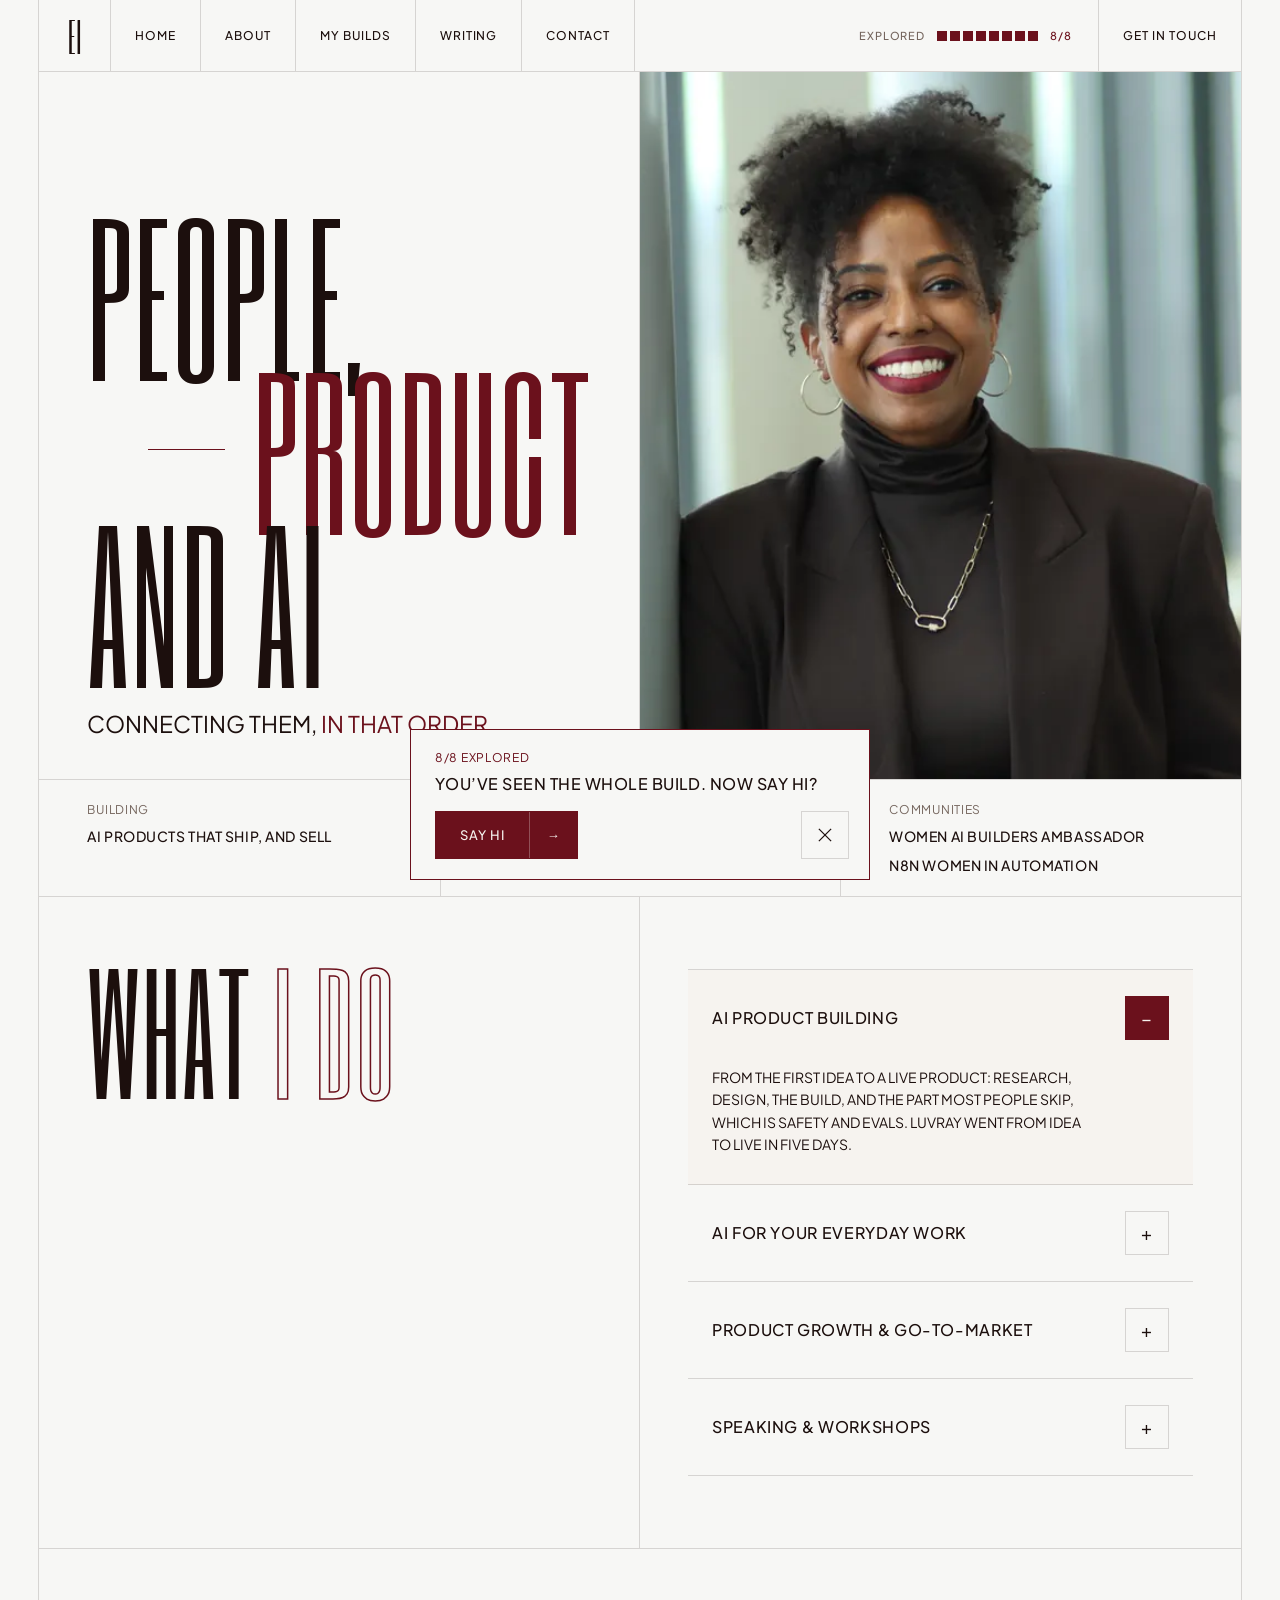
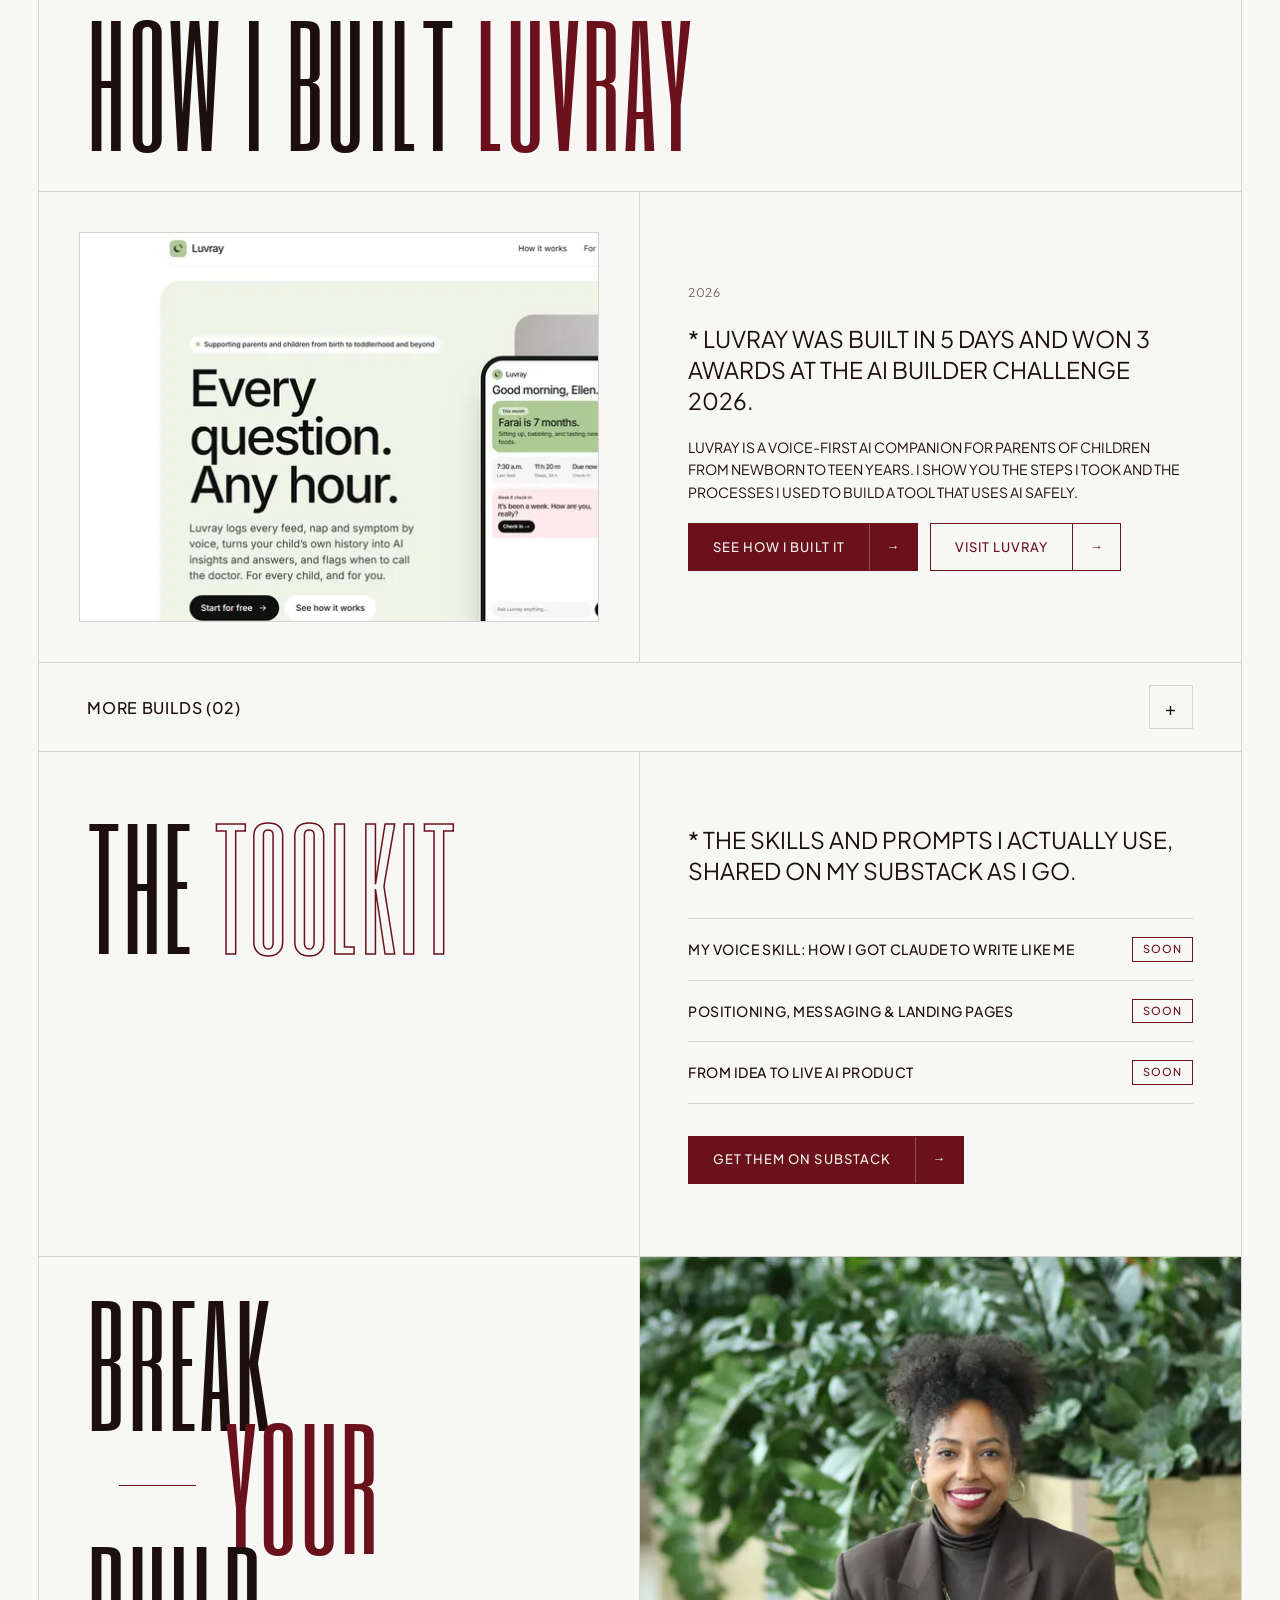
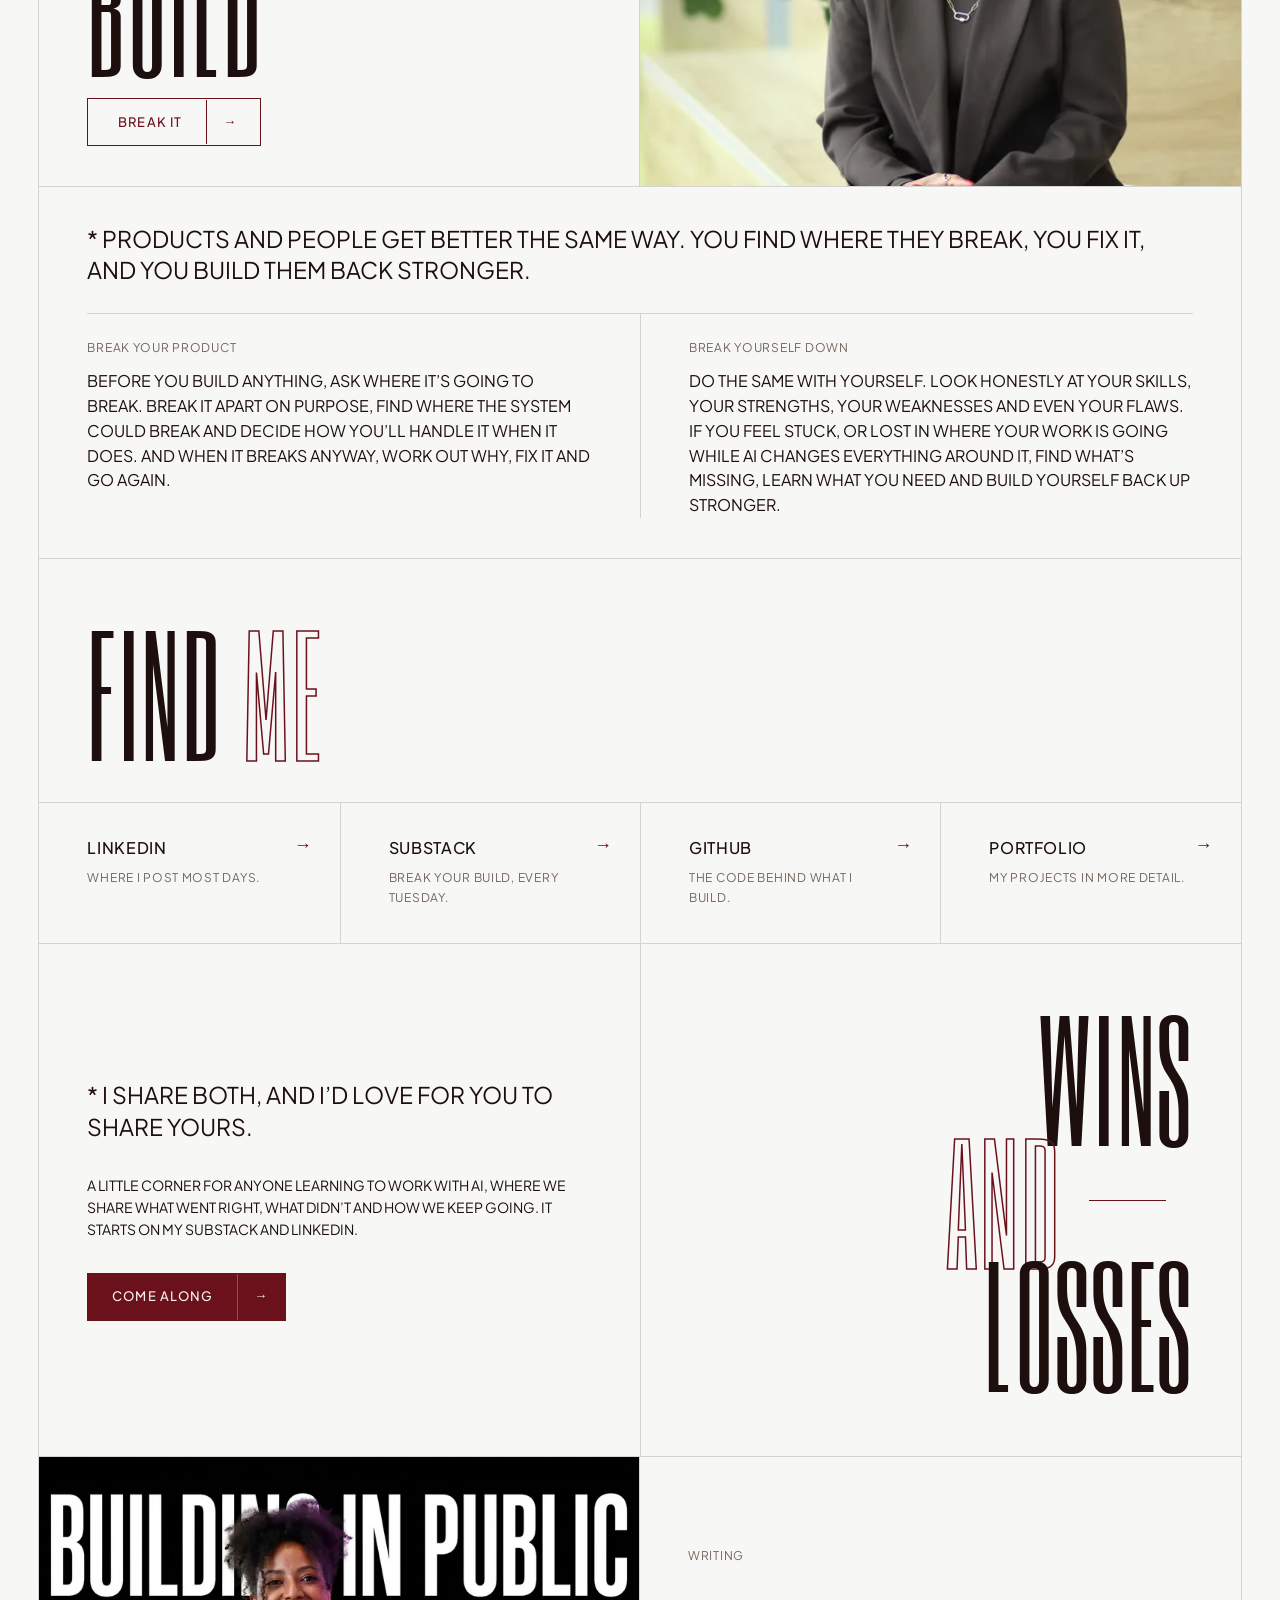
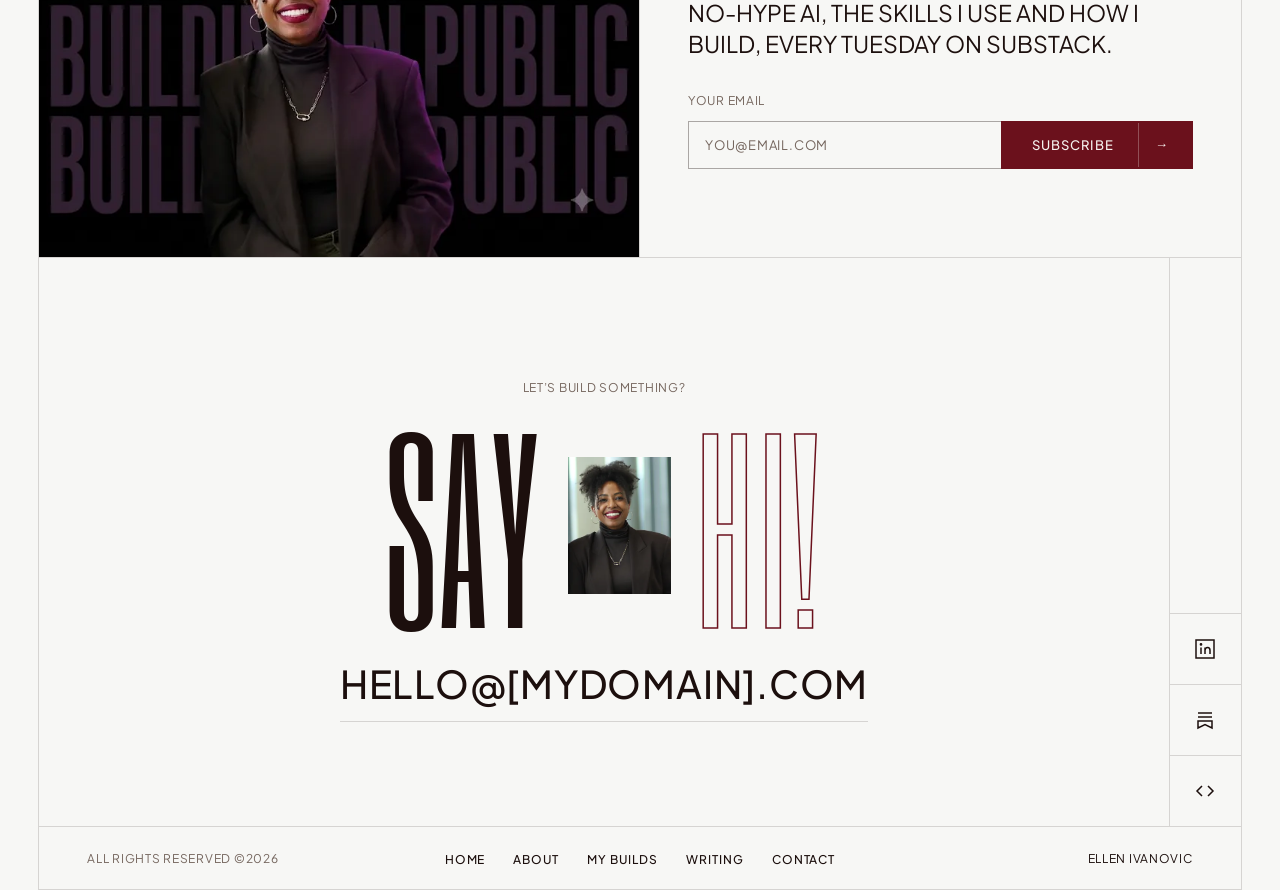
==== commit 573eb90e: "Fit hero and Break Your Build to one screen; add light game layer - Hero + info strip and the Break " ====
--- a/index.html
+++ b/index.html
@@ -5,7 +5,7 @@
   <meta name="viewport" content="width=device-width, initial-scale=1">
   <title>Ellen Ivanovic | AI product builder</title>
   <meta name="description" content="People, product and AI. Connecting them, in that order.">
-  <link rel="canonical" href="https://ellen-ivanovic-site.vercel.app/">
+  <link rel="canonical" href="https://break-your-build.vercel.app/">
   <meta name="theme-color" content="#F7F7F5">
 
   <!-- Open Graph / social share -->
@@ -13,15 +13,15 @@
   <meta property="og:site_name" content="Ellen Ivanovic">
   <meta property="og:title" content="Ellen Ivanovic | AI product builder">
   <meta property="og:description" content="People, product and AI. Connecting them, in that order.">
-  <meta property="og:url" content="https://ellen-ivanovic-site.vercel.app/">
-  <meta property="og:image" content="https://ellen-ivanovic-site.vercel.app/assets/og-image.jpg">
+  <meta property="og:url" content="https://break-your-build.vercel.app/">
+  <meta property="og:image" content="https://break-your-build.vercel.app/assets/og-image.jpg">
   <meta property="og:image:width" content="1200">
   <meta property="og:image:height" content="630">
   <meta property="og:image:alt" content="People, Product and AI. Ellen Ivanovic, AI product builder.">
   <meta name="twitter:card" content="summary_large_image">
   <meta name="twitter:title" content="Ellen Ivanovic | AI product builder">
   <meta name="twitter:description" content="People, product and AI. Connecting them, in that order.">
-  <meta name="twitter:image" content="https://ellen-ivanovic-site.vercel.app/assets/og-image.jpg">
+  <meta name="twitter:image" content="https://break-your-build.vercel.app/assets/og-image.jpg">
   <meta name="twitter:image:alt" content="People, Product and AI. Ellen Ivanovic, AI product builder.">
 
   <link rel="icon" href="/favicon.ico" sizes="any">
@@ -36,6 +36,7 @@
 </head>
 <body>
 <a class="skip" href="#main">Skip to content</a>
+<div class="progress" aria-hidden="true"><span></span></div>
 
 <div class="site" id="home">
 <div class="frame">
@@ -50,7 +51,14 @@
       <a class="cell" href="#writing">Writing</a>
       <a class="cell" href="#contact">Contact</a>
     </nav>
-    <div class="spacer"></div>
+    <div class="spacer">
+      <!-- Explore tracker: fills one segment per section a visitor scrolls past (see script.js) -->
+      <div class="explore" aria-hidden="true">
+        <span class="explore-label">Explored</span>
+        <span class="explore-bar"></span>
+        <span class="explore-count">0/8</span>
+      </div>
+    </div>
     <a class="cell text" href="#contact">Get in touch</a>
     <button class="cell menu-btn" type="button" aria-label="Open menu" aria-haspopup="dialog" data-open="menu">
       <svg width="22" height="12" viewBox="0 0 22 12" fill="none" stroke="currentColor" stroke-width="1.5" aria-hidden="true"><line x1="0" y1="1" x2="22" y2="1"/><line x1="0" y1="11" x2="22" y2="11"/></svg>
@@ -152,15 +160,13 @@
           <p class="label">2026</p>
           <h3 class="display">InsightFlow</h3>
           <p class="what">AI product intelligence from user reviews. The project that taught me to test my own work properly.</p>
-          <!-- TODO: link for InsightFlow "See more" (not provided yet) -->
-          <a class="btn ghost" href="#"><span>See more</span><span class="arr" aria-hidden="true">→</span></a>
+          <a class="btn ghost" href="https://insight-flow.live/" target="_blank" rel="noopener"><span>See more</span><span class="arr" aria-hidden="true">→</span></a>
         </div>
         <div class="mini">
           <p class="label">2026</p>
           <h3 class="display">Relay Studio</h3>
           <p class="what">A multi-agent content pipeline in n8n, with a human in the loop at every step.</p>
-          <!-- TODO: link for Relay Studio "See more" (not provided yet) -->
-          <a class="btn ghost" href="#"><span>See more</span><span class="arr" aria-hidden="true">→</span></a>
+          <a class="btn ghost" href="https://www.linkedin.com/posts/ellen-ivanovic_the-most-interesting-thing-i-built-last-month-ugcPost-7468785138743730176-Jneu/" target="_blank" rel="noopener"><span>See more</span><span class="arr" aria-hidden="true">→</span></a>
         </div>
       </div></div>
     </div>
@@ -189,6 +195,7 @@
           <span class="line2"><span class="dash" aria-hidden="true"></span><span class="pri">Your</span></span>
           <span>Build</span>
         </h2>
+        <button class="btn ghost break-btn" type="button" aria-pressed="false"><span class="break-label">Break it</span><span class="arr" aria-hidden="true">→</span></button>
       </div>
       <div class="photo"><img src="/assets/img/ellen-plants-800.webp" srcset="/assets/img/ellen-plants-800.webp 800w, /assets/img/ellen-plants.webp 1400w" sizes="(max-width: 820px) 100vw, 50vw" width="1400" height="933" loading="lazy" alt="Ellen Ivanovic smiling in front of green plants"></div>
     </div>
@@ -321,6 +328,18 @@
   <div class="drawer-foot"><a class="btn" href="#contact" data-close><span>Get in touch</span><span class="arr" aria-hidden="true">→</span></a></div>
 </aside>
 
+<!-- Shown once, when a visitor has scrolled through every section -->
+<div class="toast" role="status" hidden>
+  <p class="label">8/8 explored</p>
+  <p class="toast-text">You’ve seen the whole build. Now say hi?</p>
+  <div class="toast-actions">
+    <a class="btn" href="#contact" data-toast-close><span>Say hi</span><span class="arr" aria-hidden="true">→</span></a>
+    <button class="cell toast-x" type="button" aria-label="Dismiss" data-toast-close>
+      <svg width="14" height="14" viewBox="0 0 16 16" fill="none" stroke="currentColor" stroke-width="1.5" aria-hidden="true"><line x1="1" y1="1" x2="15" y2="15"/><line x1="15" y1="1" x2="1" y2="15"/></svg>
+    </button>
+  </div>
+</div>
+
 <script src="/script.js" defer></script>
 </body>
 </html>
--- a/styles.css
+++ b/styles.css
@@ -232,6 +232,59 @@
 .fname { font-size: 16px; font-weight: 500; letter-spacing: .04em; }
 .farr { position: absolute; top: 28px; right: 28px; font-size: 18px; color: var(--pri); }
 
+/* ---------- one-screen sections (laptop and desktop) ----------
+   The hero (with the info strip under it) and "Break Your Build" each fit in one
+   browser window. Heading sizes follow the window height as well as its width. */
+@media (min-width: 821px) {
+  .strip > div { padding: 20px 48px; }
+  .hero { height: max(440px, calc(100svh - 72px - 120px)); min-height: 0; max-height: 900px; }
+  .hero-l { padding: 40px 48px; }
+  .hero h1 { font-size: clamp(96px, min(15vw, calc((100svh - 380px) / 2.4)), 260px); }
+  .hero-intro { margin-top: 28px; }
+  .slides { min-height: 0; }
+
+  .byb-top { height: max(300px, calc(100svh - 370px)); max-height: 680px; }
+  .byb-top .l { padding: 40px 48px; }
+  .byb-top .photo { overflow: hidden; }
+  .byb-top .photo img { height: 100%; object-fit: cover; object-position: 50% 30%; }
+  #idea-h { font-size: clamp(56px, min(12vw, calc((100svh - 530px) / 2.4)), 200px); }
+  .byb-bottom { padding: 36px 48px 40px; gap: 28px; }
+  .duo > div { padding-top: 24px; padding-bottom: 0; }
+  .duo > div + div { padding-top: 24px; padding-bottom: 0; }
+  .duo .body { max-width: 58ch; }
+}
+
+/* ---------- small game layer ---------- */
+
+/* reading progress line across the top of the window */
+.progress { position: fixed; top: 0; left: 0; right: 0; height: 3px; z-index: 30; pointer-events: none; }
+.progress span { display: block; height: 100%; background: var(--pri); transform-origin: 0 50%; transform: scaleX(0); }
+
+/* "Explored 3/8" tracker in the top bar */
+.spacer { display: flex; align-items: center; justify-content: flex-end; padding: 0 24px; min-width: 0; }
+.explore { display: flex; align-items: center; gap: 12px; font-size: 11px; font-weight: 500; letter-spacing: .08em; color: var(--muted-text); white-space: nowrap; }
+.explore-bar { display: flex; gap: 3px; }
+.explore-bar i { display: block; width: 10px; height: 10px; border: 1px solid var(--line); transition: background .4s, border-color .4s, transform .4s; }
+.explore-bar i.on { background: var(--pri); border-color: var(--pri); }
+.explore-bar i.pop { transform: scale(1.35); }
+.explore-count { color: var(--ink); min-width: 3ch; }
+.explore.done .explore-count { color: var(--pri); }
+
+/* "8/8 explored" note, shown once */
+.toast { position: fixed; left: 50%; bottom: 20px; z-index: 35; width: min(460px, calc(100% - 32px)); background: var(--bg); border: 1px solid var(--pri); padding: 20px 20px 20px 24px; display: grid; gap: 8px; transform: translate(-50%, 16px); opacity: 0; transition: opacity .4s, transform .4s; font-family: var(--font-body); color: var(--ink); text-transform: uppercase; }
+.toast.show { opacity: 1; transform: translate(-50%, 0); }
+.toast[hidden] { display: none; }
+.toast .label { color: var(--pri); }
+.toast-text { margin: 0; font-size: 16px; font-weight: 500; letter-spacing: .03em; line-height: 1.4; }
+.toast-actions { display: flex; align-items: center; justify-content: space-between; gap: 12px; margin-top: 8px; }
+.toast-x { width: 48px; height: 48px; min-width: 48px; padding: 0; border: 1px solid var(--line); }
+
+/* "Break it" button: knocks the heading letters loose, then builds them back */
+.byb-top .l { flex-direction: column; align-items: flex-start; justify-content: flex-end; gap: 28px; overflow: hidden; }
+#idea-h span { white-space: nowrap; flex: none; }
+.ch { display: inline-block; transition: transform .7s cubic-bezier(.34, 1.56, .64, 1); will-change: transform; }
+.broken .ch { transition: transform .6s cubic-bezier(.2, .7, .2, 1); }
+
 /* motion: headings rise in as they scroll into view (browsers that support it) */
 @supports (animation-timeline: view()) {
   .reveal { animation: rise linear both; animation-timeline: view(); animation-range: entry 0% entry 35%; }
@@ -240,7 +293,7 @@
 @media (prefers-reduced-motion: reduce) {
   html { scroll-behavior: auto; }
   .reveal { animation: none; }
-  .shot-img, .acc-body, .drawer, .scrim, .slide { transition: none; }
+  .shot-img, .acc-body, .drawer, .scrim, .slide, .ch, .toast, .explore-bar i { transition: none; }
 }
 
 /* tablet: collapse nav into the menu */
@@ -288,6 +341,10 @@
   .foot .end { text-align: left; }
   .nav { justify-content: flex-start; }
   .cell.text { padding: 0 16px; font-size: 11px; }
+  .spacer { padding: 0 12px; }
+  .explore-label { display: none; }
+  .explore-bar i { width: 6px; height: 6px; }
+  .explore { gap: 8px; }
   .sub-row input { font-size: 16px; } /* stops iPhone zooming in on tap */
   .mono { width: 64px; }
   .drawer { width: 100%; border-left: 0; }
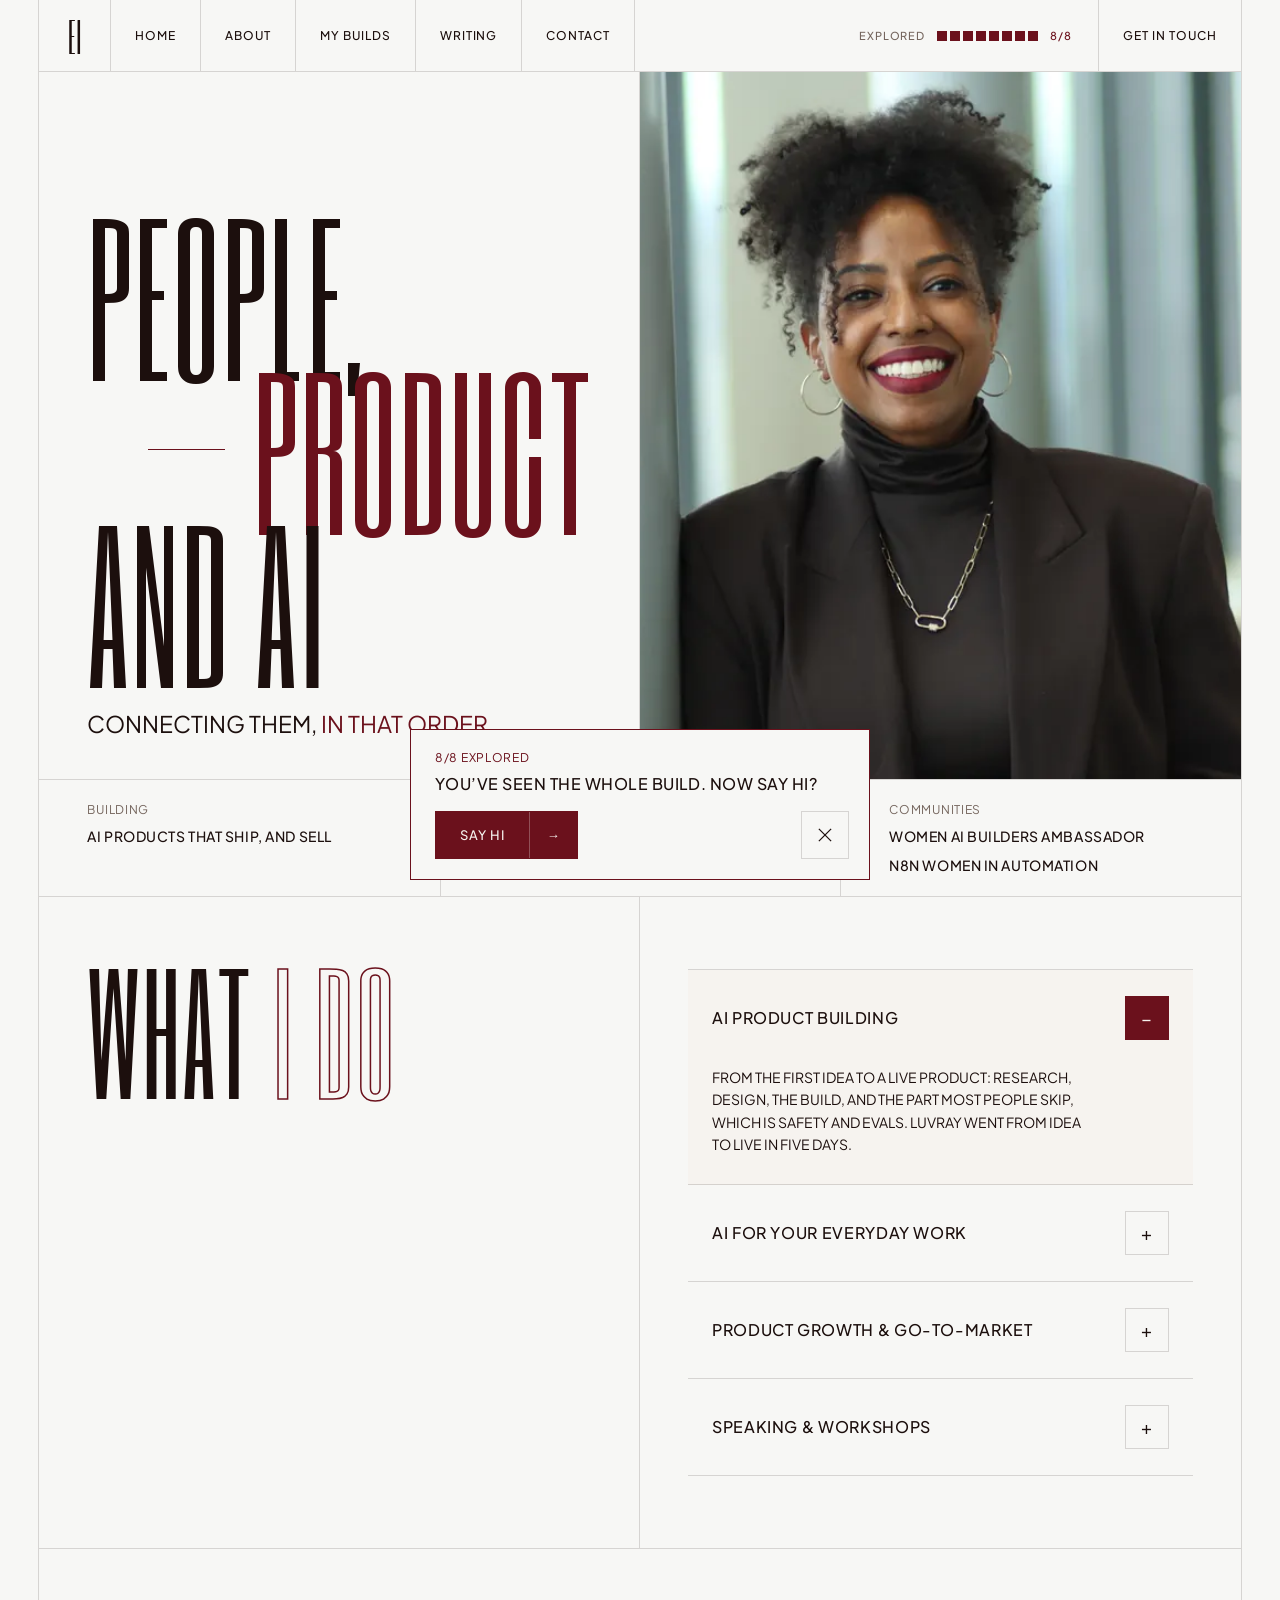
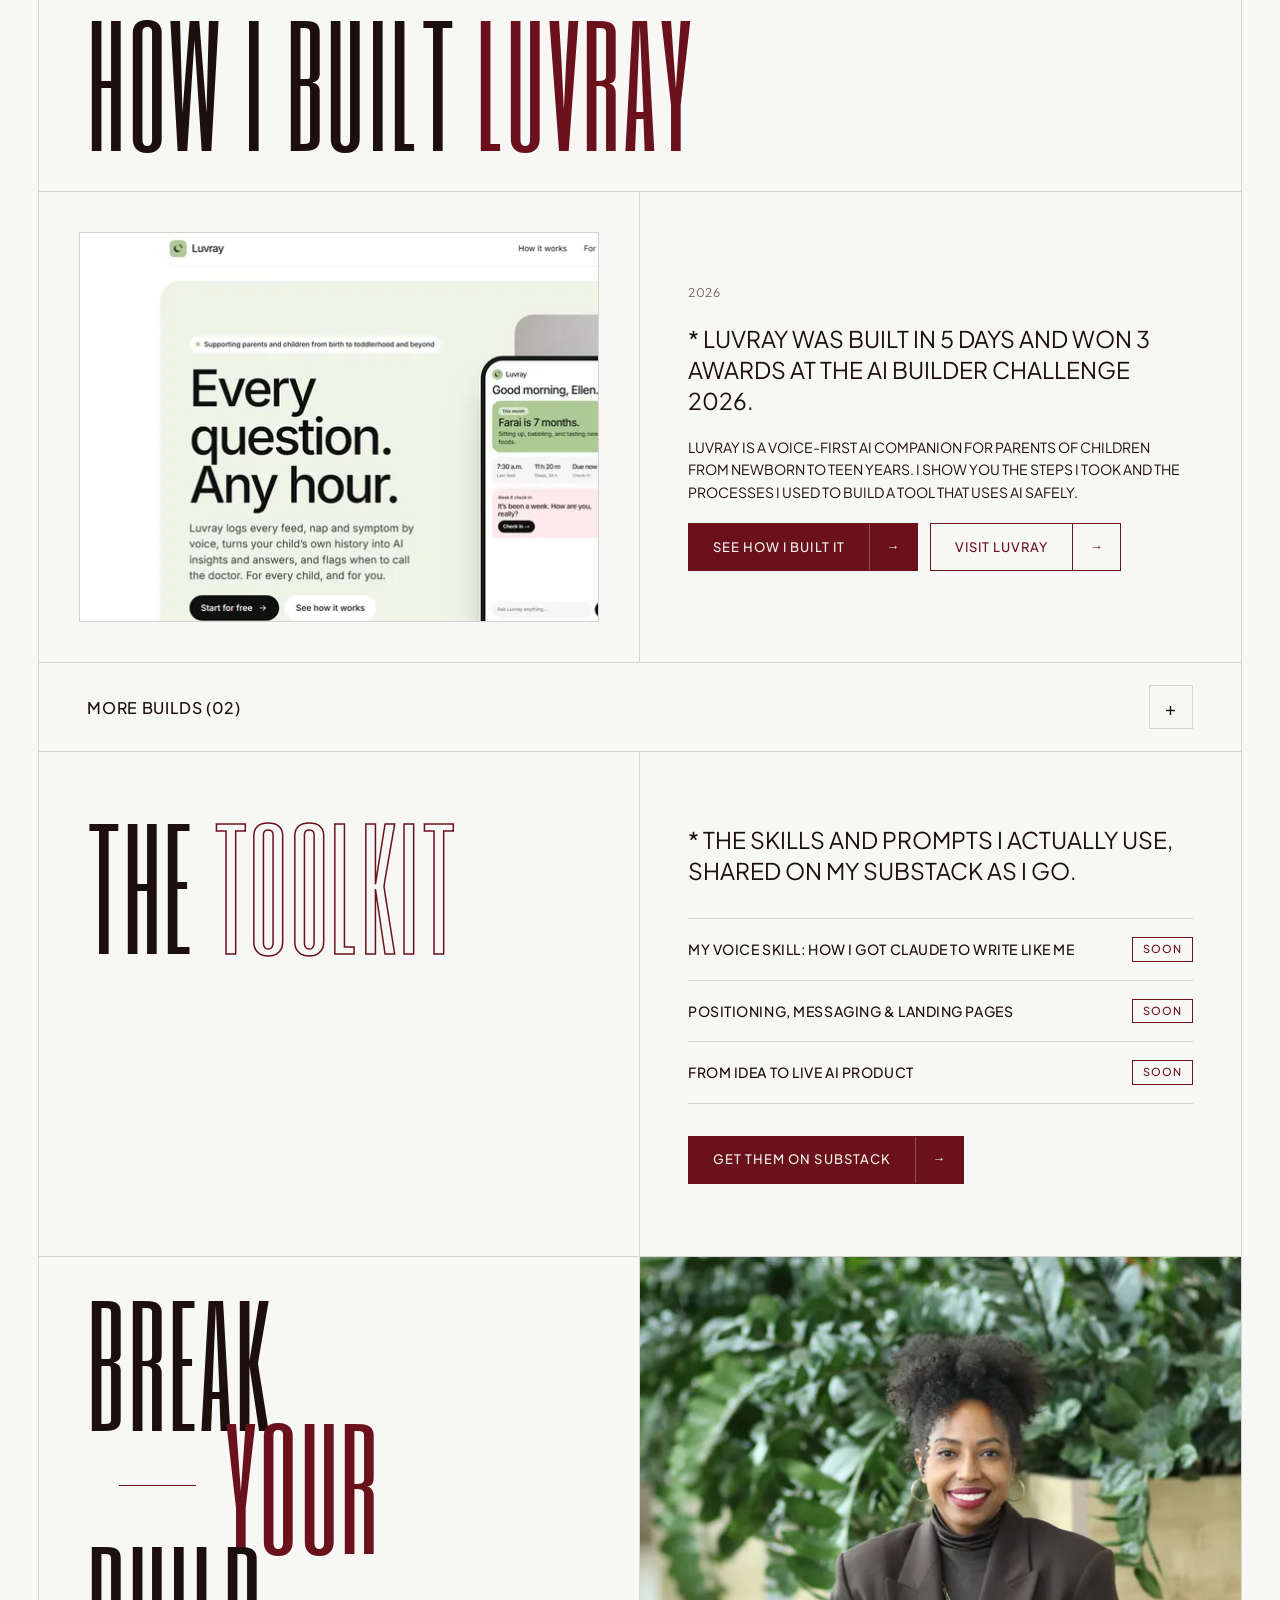
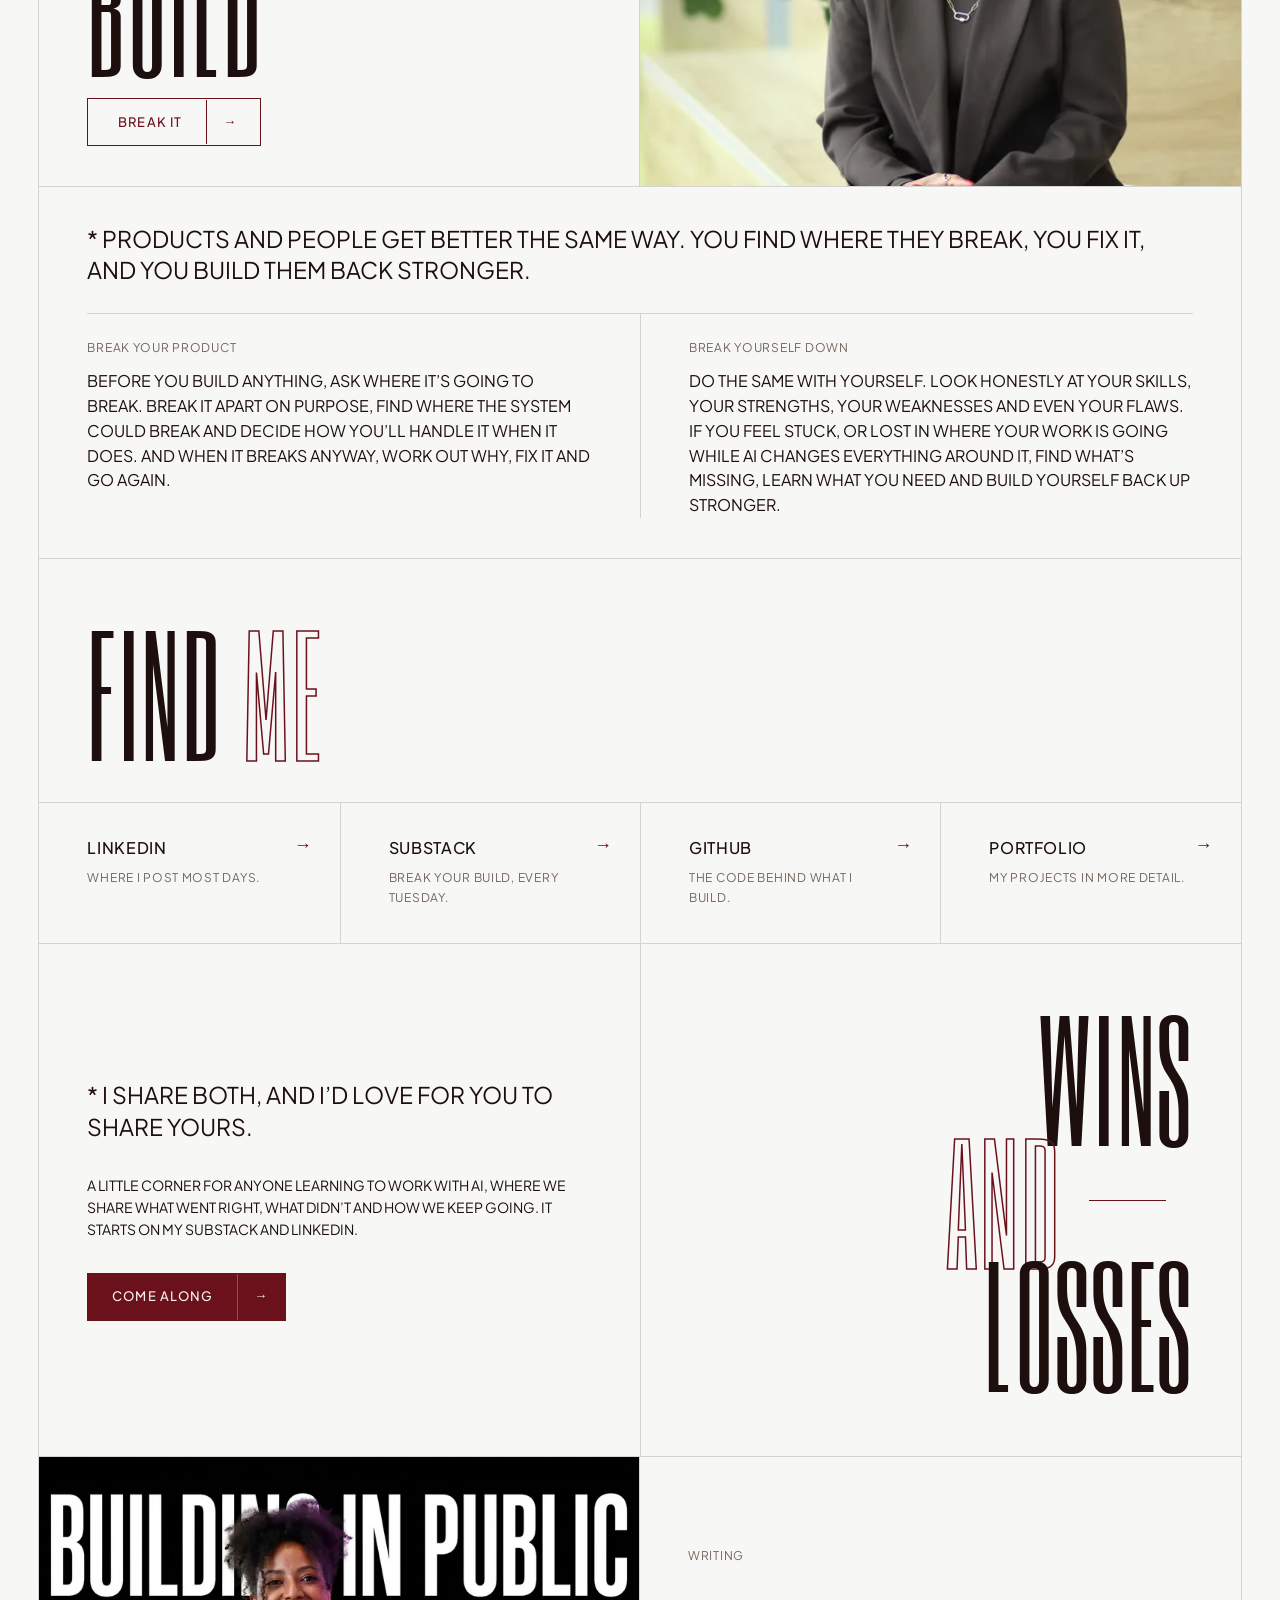
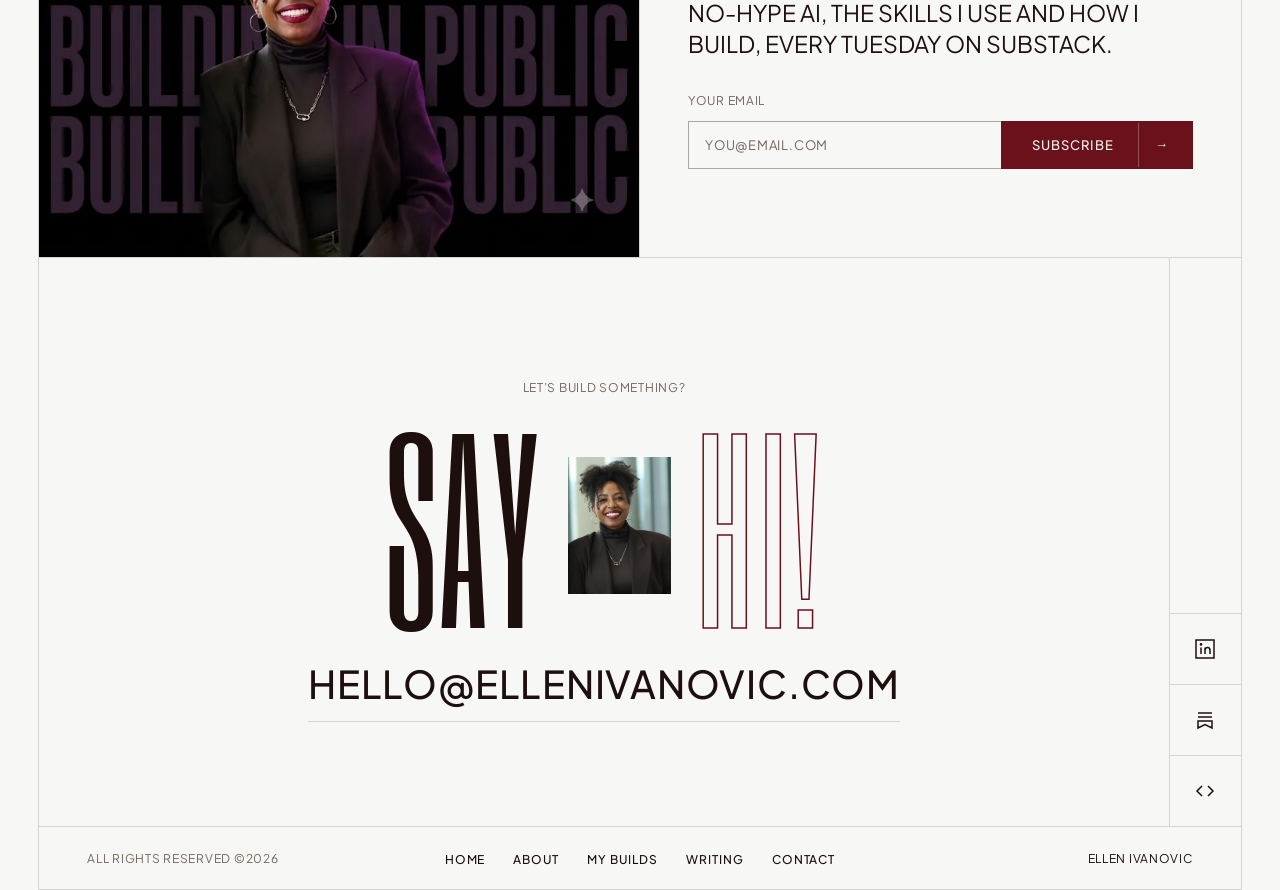
==== commit 374a136a: "Use ellenivanovic.com for canonical/share URLs and hello@ contact email Co-Authored-By: Claude Opus " ====
--- a/index.html
+++ b/index.html
@@ -5,7 +5,7 @@
   <meta name="viewport" content="width=device-width, initial-scale=1">
   <title>Ellen Ivanovic | AI product builder</title>
   <meta name="description" content="People, product and AI. Connecting them, in that order.">
-  <link rel="canonical" href="https://break-your-build.vercel.app/">
+  <link rel="canonical" href="https://www.ellenivanovic.com/">
   <meta name="theme-color" content="#F7F7F5">
 
   <!-- Open Graph / social share -->
@@ -13,15 +13,15 @@
   <meta property="og:site_name" content="Ellen Ivanovic">
   <meta property="og:title" content="Ellen Ivanovic | AI product builder">
   <meta property="og:description" content="People, product and AI. Connecting them, in that order.">
-  <meta property="og:url" content="https://break-your-build.vercel.app/">
-  <meta property="og:image" content="https://break-your-build.vercel.app/assets/og-image.jpg">
+  <meta property="og:url" content="https://www.ellenivanovic.com/">
+  <meta property="og:image" content="https://www.ellenivanovic.com/assets/og-image.jpg">
   <meta property="og:image:width" content="1200">
   <meta property="og:image:height" content="630">
   <meta property="og:image:alt" content="People, Product and AI. Ellen Ivanovic, AI product builder.">
   <meta name="twitter:card" content="summary_large_image">
   <meta name="twitter:title" content="Ellen Ivanovic | AI product builder">
   <meta name="twitter:description" content="People, product and AI. Connecting them, in that order.">
-  <meta name="twitter:image" content="https://break-your-build.vercel.app/assets/og-image.jpg">
+  <meta name="twitter:image" content="https://www.ellenivanovic.com/assets/og-image.jpg">
   <meta name="twitter:image:alt" content="People, Product and AI. Ellen Ivanovic, AI product builder.">
 
   <link rel="icon" href="/favicon.ico" sizes="any">
@@ -257,8 +257,7 @@
     <div class="contact-main">
       <p class="label">Let’s build something?</p>
       <h2 class="display say reveal" id="contact-h" aria-label="Say hi!"><span>Say</span><img class="thumb" src="/assets/img/ellen-portrait-thumb.webp" width="320" height="427" loading="lazy" alt="Ellen smiling"><span class="outline">Hi!</span></h2>
-      <!-- TODO: real email address. The mockup shows a placeholder; replace the text and set href="mailto:you@yourdomain.com". -->
-      <a class="email" href="#">hello@[mydomain].com</a>
+      <a class="email" href="mailto:hello@ellenivanovic.com">hello@ellenivanovic.com</a>
     </div>
     <nav class="rail" aria-label="Social links">
       <a href="https://www.linkedin.com/in/ellen-ivanovic" target="_blank" rel="noopener" aria-label="LinkedIn">
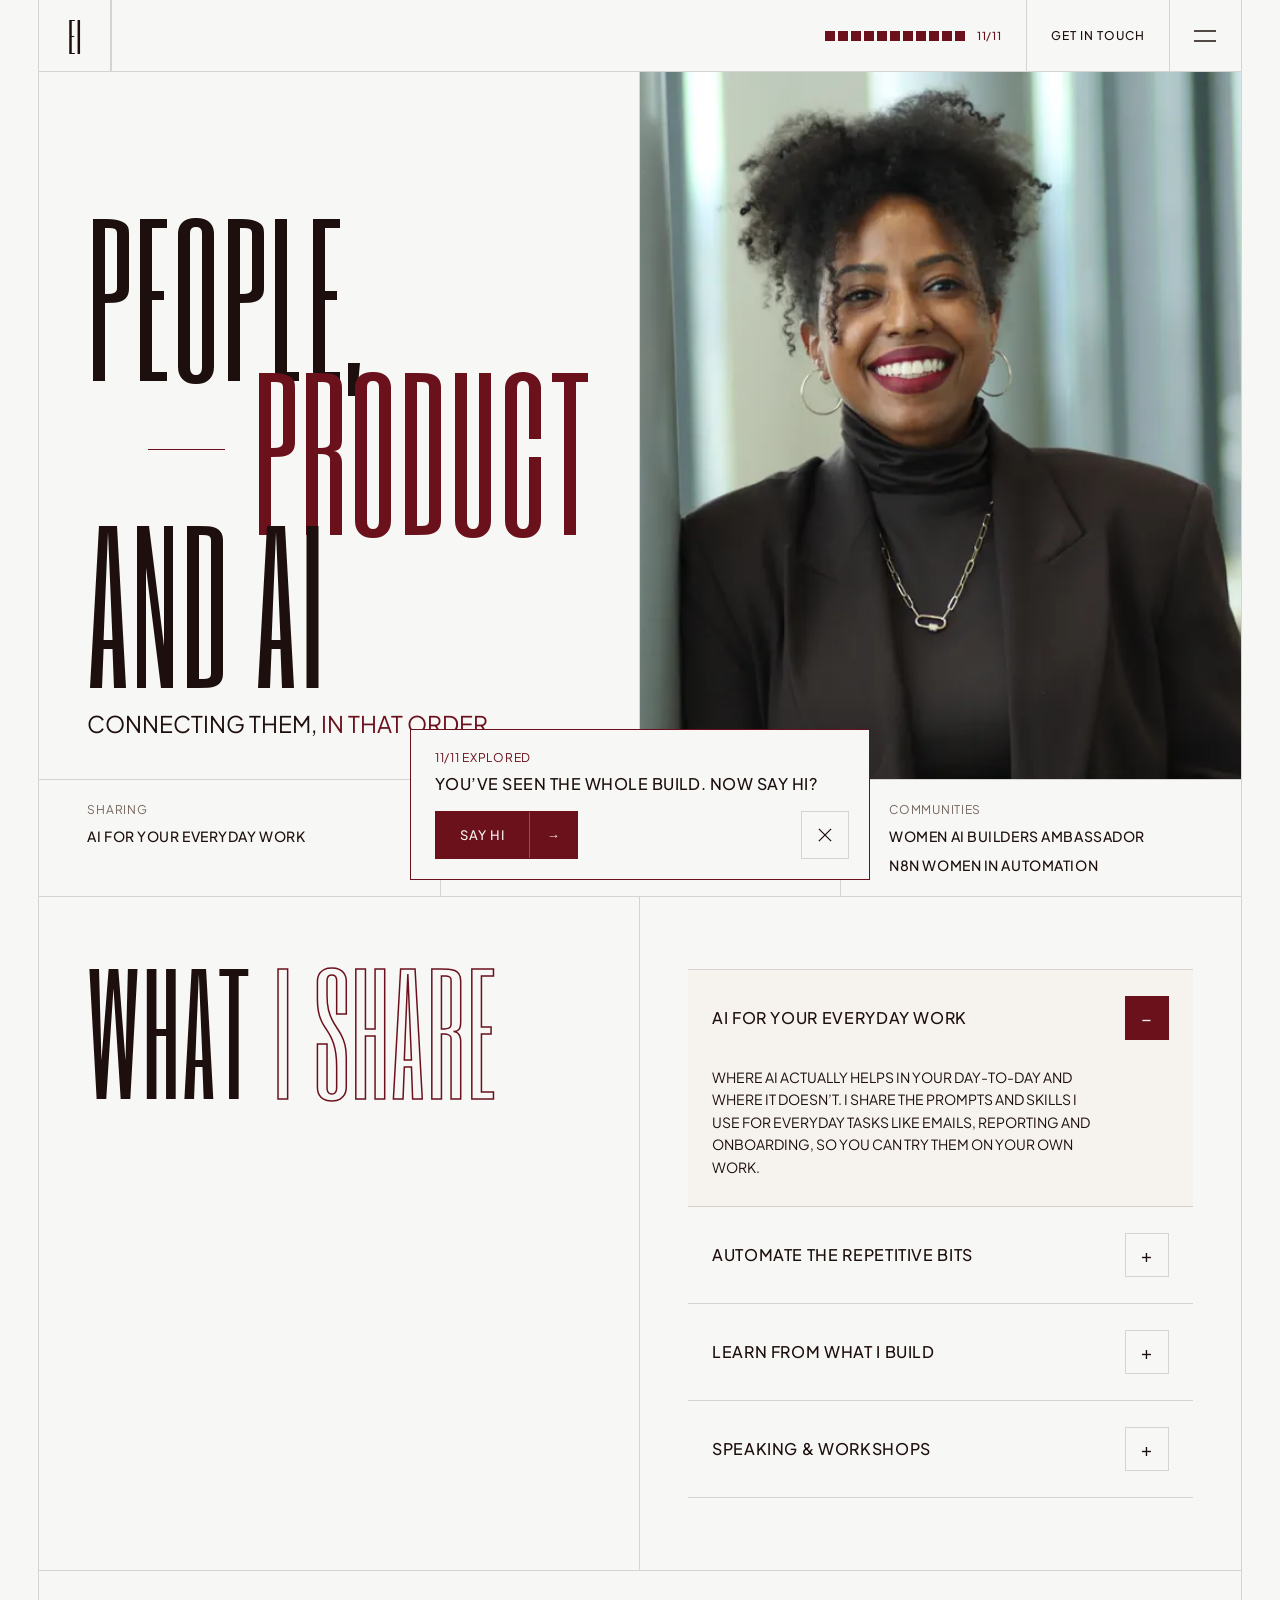
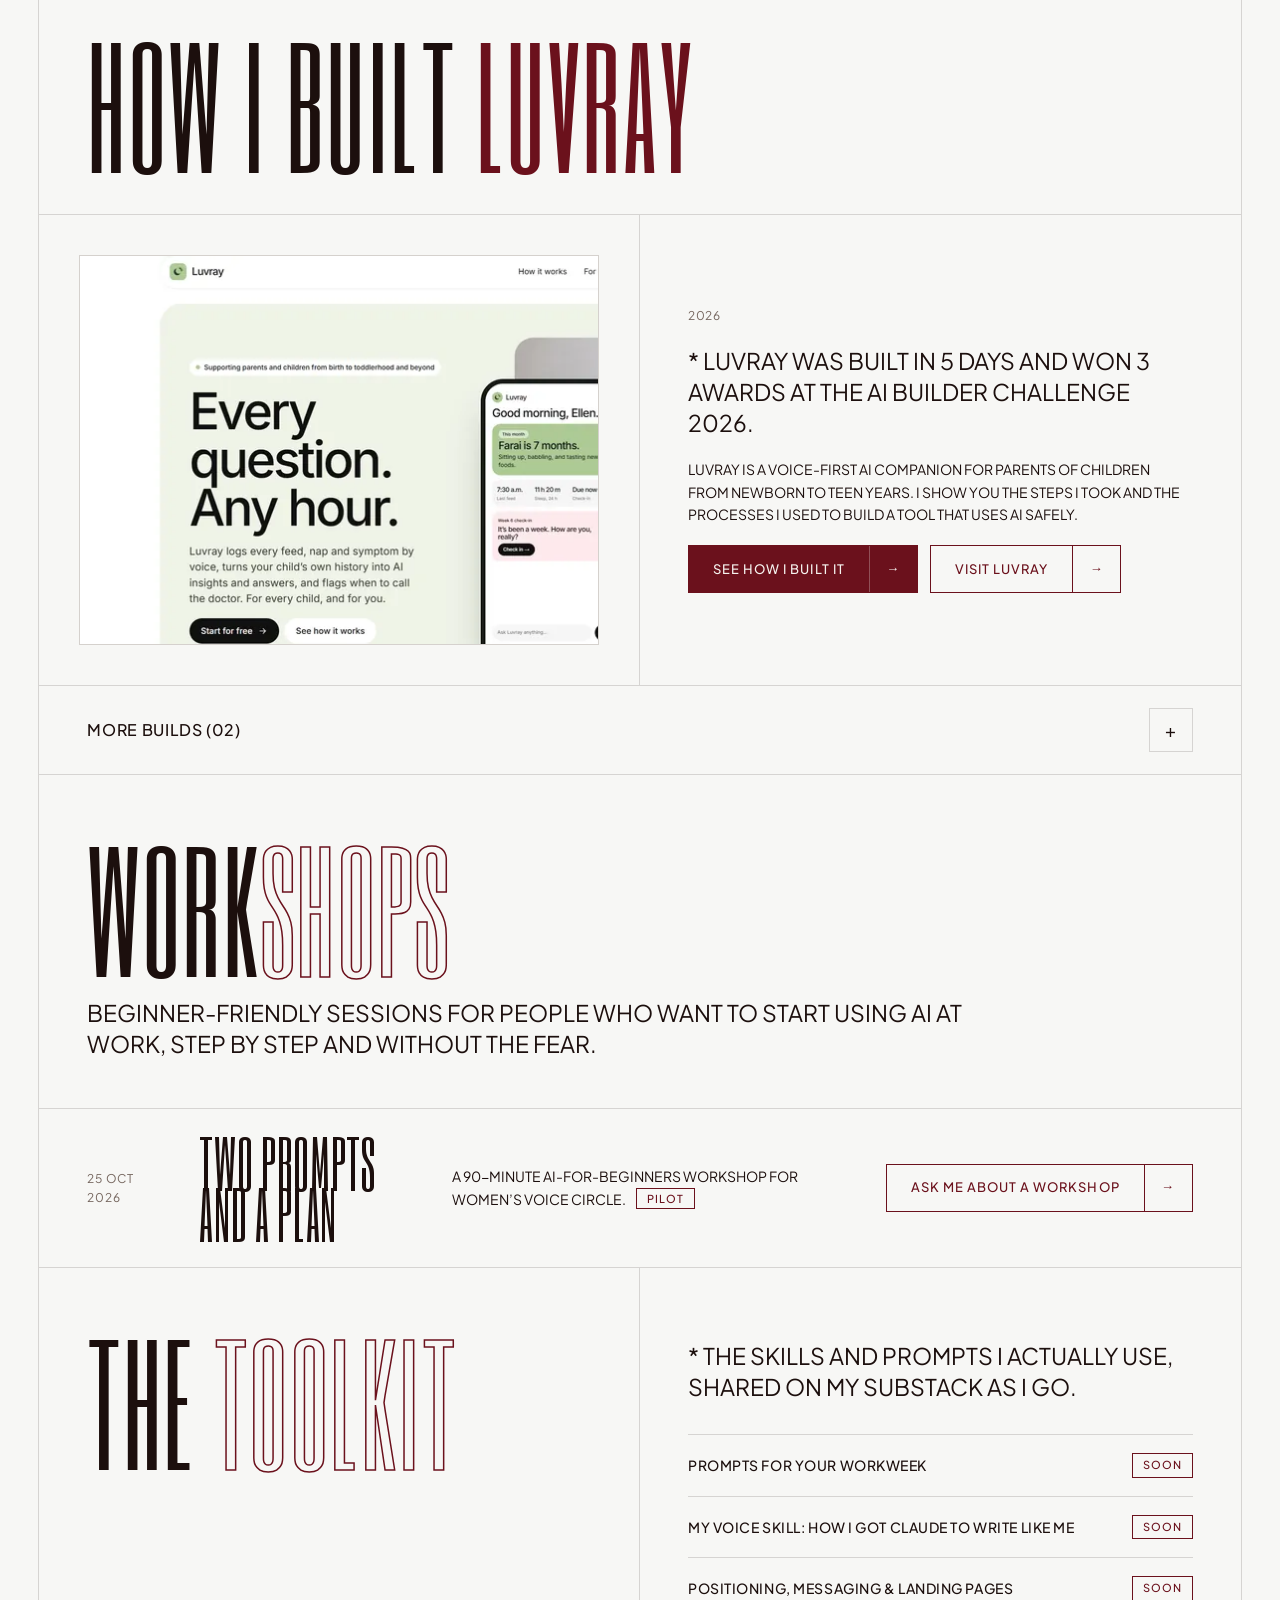
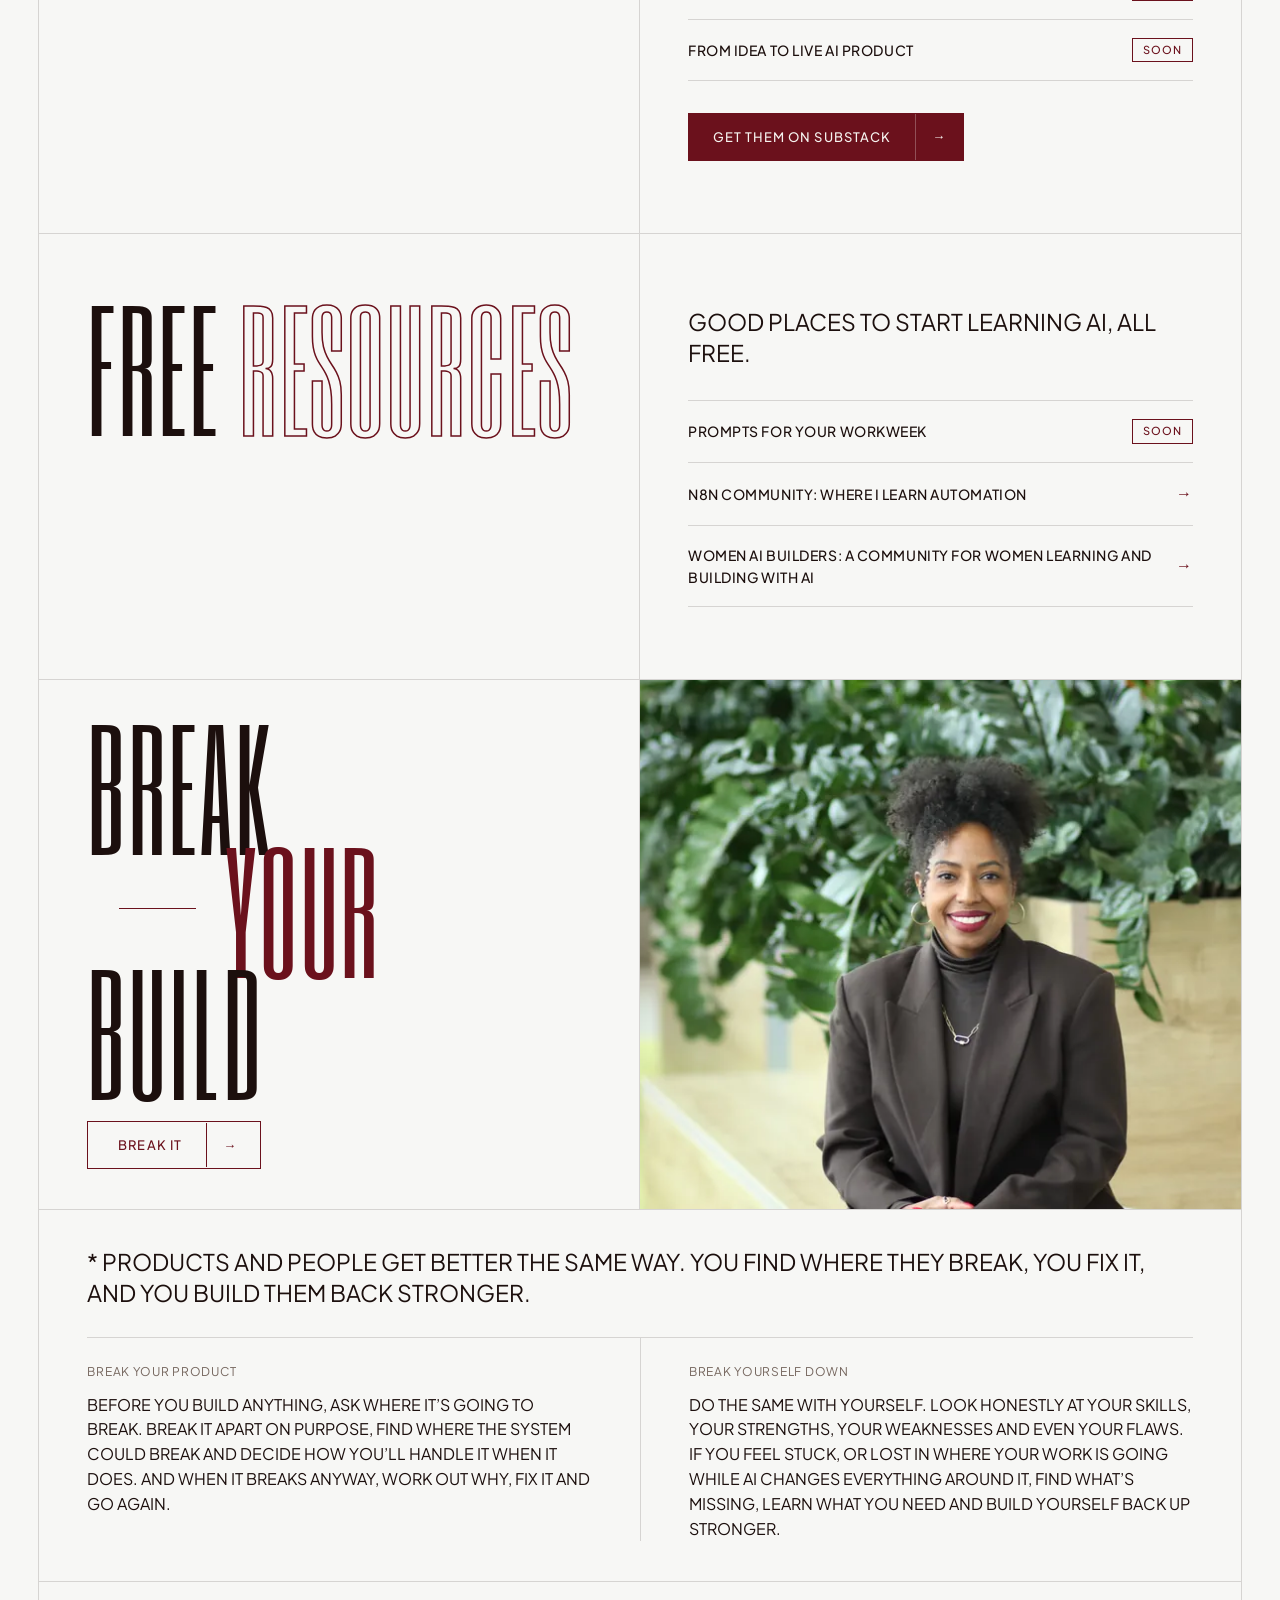
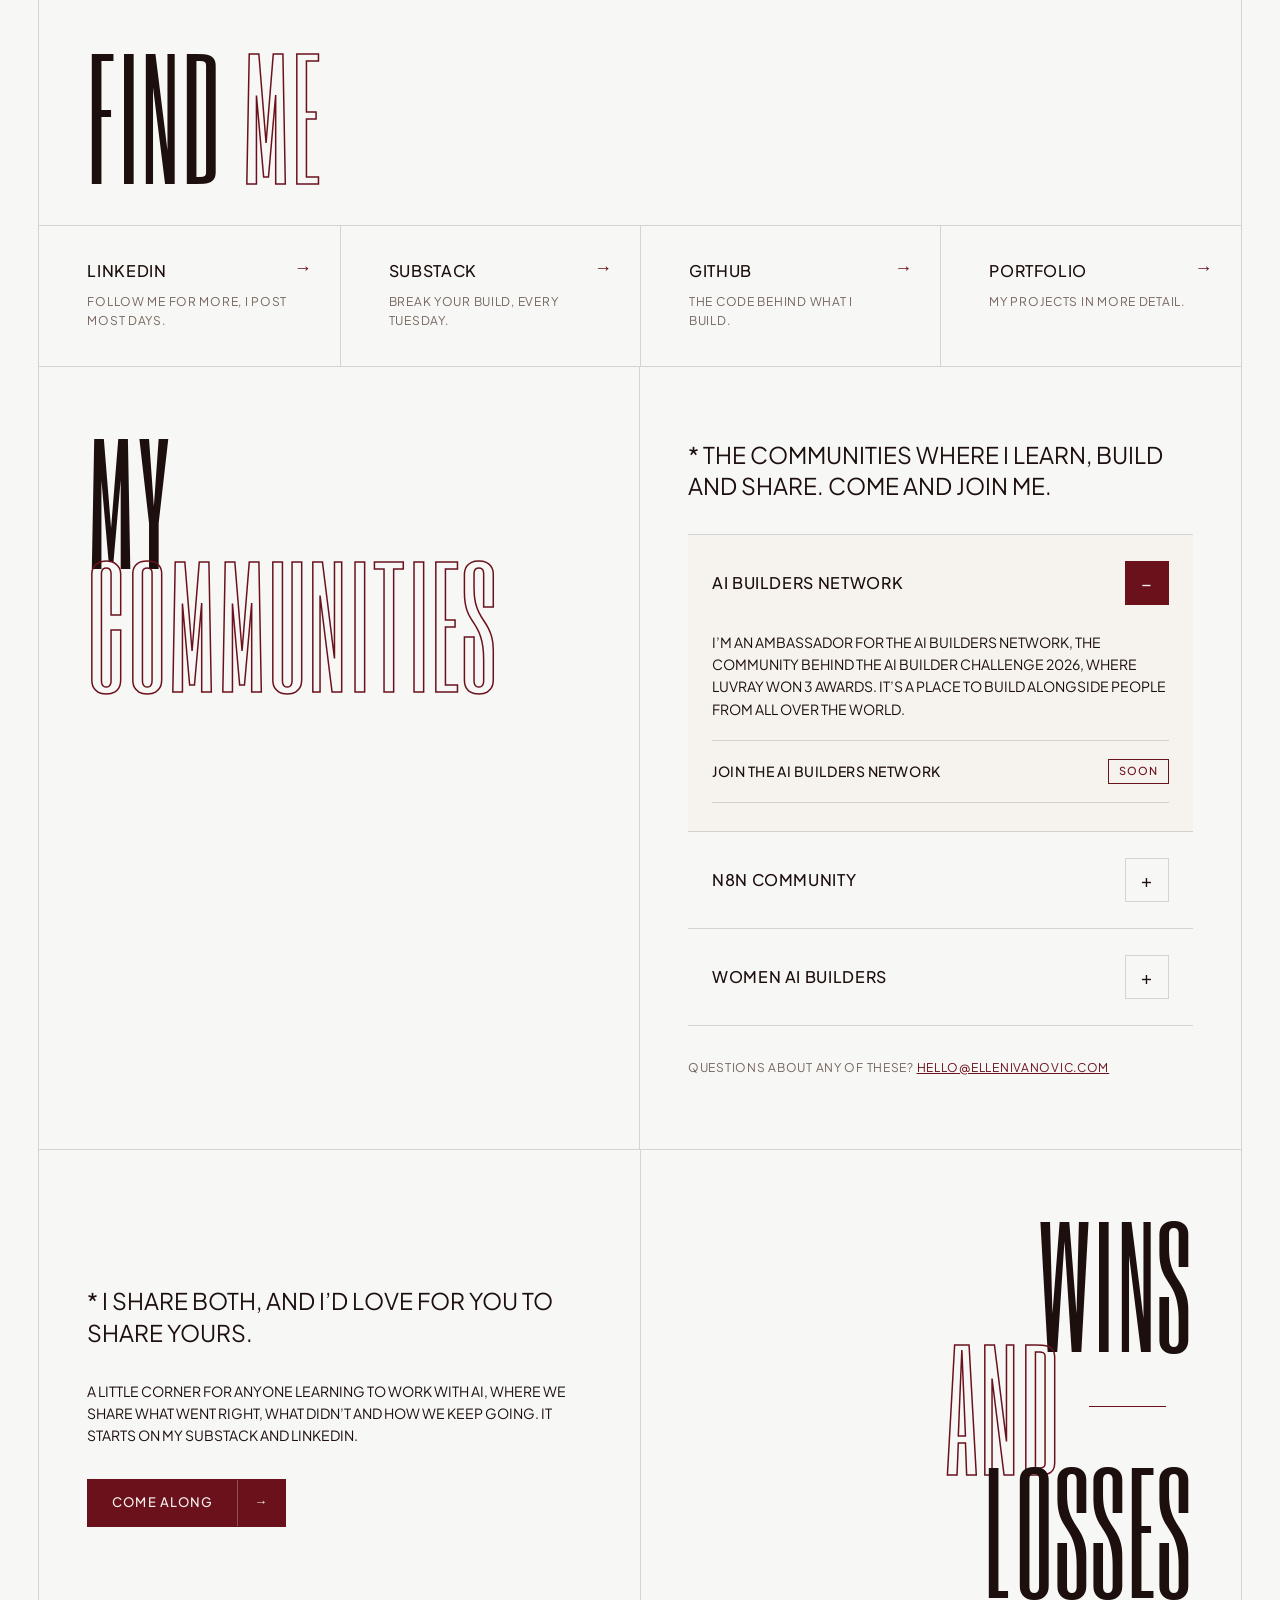
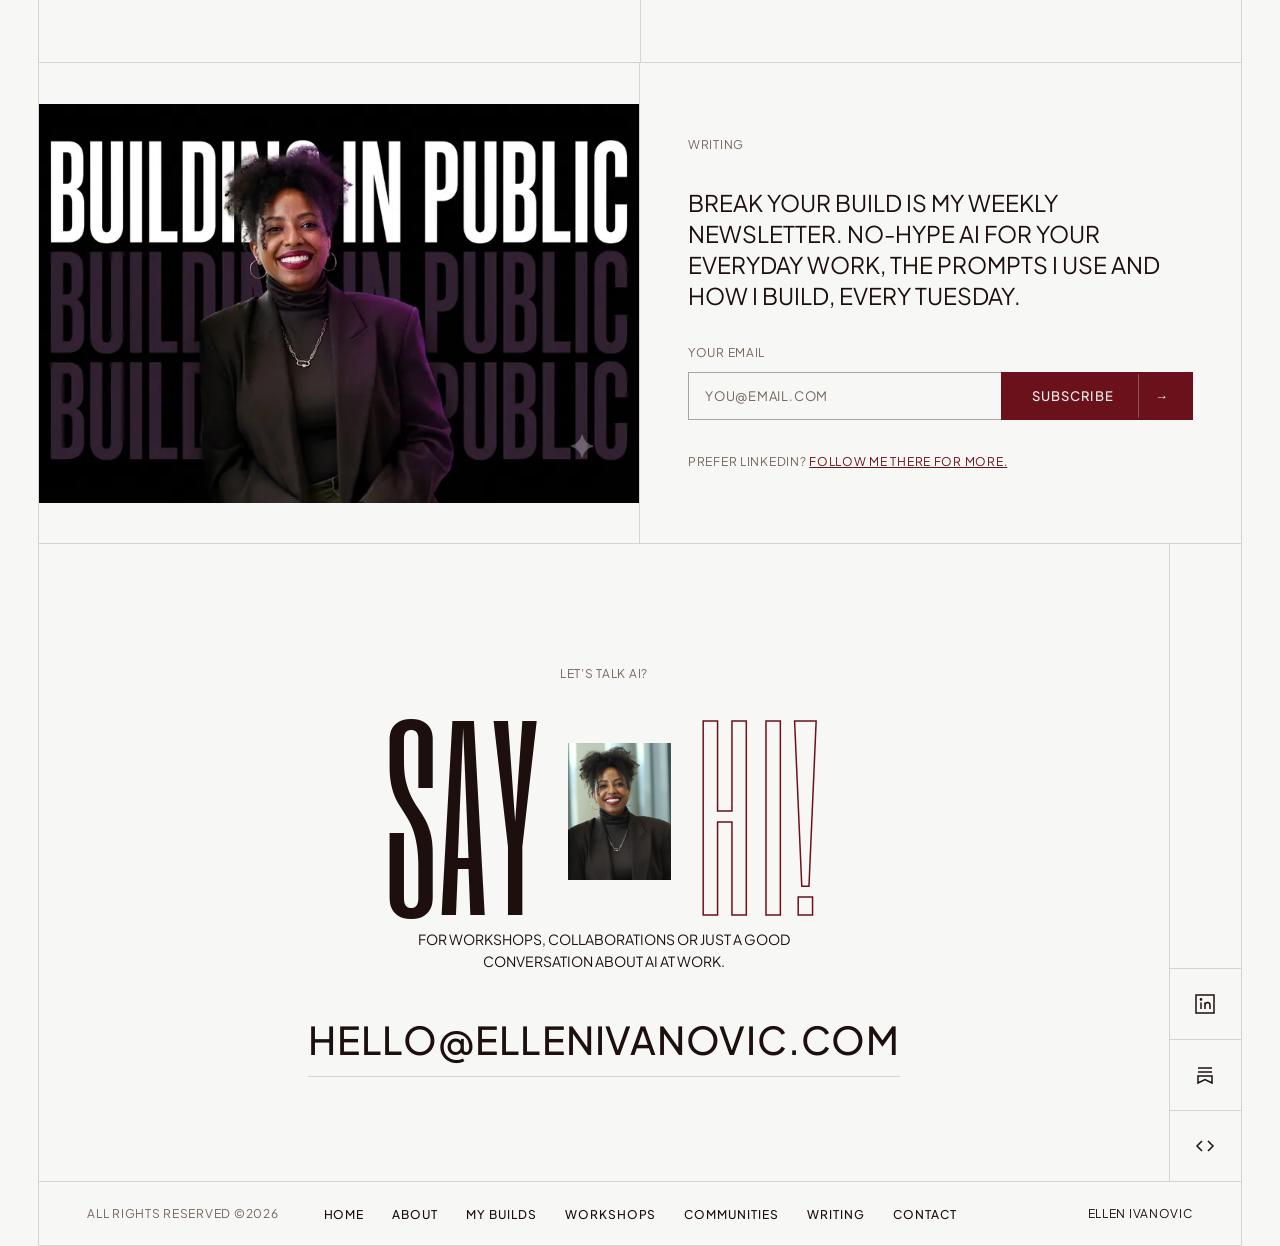
==== commit 5782c559: "Apply website copy brief v1; add Workshops, Free resources and Communities - New positioning copy: W" ====
--- a/index.html
+++ b/index.html
@@ -3,26 +3,26 @@
 <head>
   <meta charset="utf-8">
   <meta name="viewport" content="width=device-width, initial-scale=1">
-  <title>Ellen Ivanovic | AI product builder</title>
-  <meta name="description" content="People, product and AI. Connecting them, in that order.">
+  <title>Ellen Ivanovic | AI for your everyday work</title>
+  <meta name="description" content="Practical, no-hype AI for your everyday work. Prompts, workflows and what I learn building AI products, shared every week.">
   <link rel="canonical" href="https://www.ellenivanovic.com/">
   <meta name="theme-color" content="#F7F7F5">
 
   <!-- Open Graph / social share -->
   <meta property="og:type" content="website">
   <meta property="og:site_name" content="Ellen Ivanovic">
-  <meta property="og:title" content="Ellen Ivanovic | AI product builder">
-  <meta property="og:description" content="People, product and AI. Connecting them, in that order.">
+  <meta property="og:title" content="Ellen Ivanovic | AI for your everyday work">
+  <meta property="og:description" content="Practical, no-hype AI for your everyday work. Prompts, workflows and what I learn building AI products, shared every week.">
   <meta property="og:url" content="https://www.ellenivanovic.com/">
   <meta property="og:image" content="https://www.ellenivanovic.com/assets/og-image.jpg">
   <meta property="og:image:width" content="1200">
   <meta property="og:image:height" content="630">
-  <meta property="og:image:alt" content="People, Product and AI. Ellen Ivanovic, AI product builder.">
+  <meta property="og:image:alt" content="People, Product and AI. Ellen Ivanovic, AI for your everyday work.">
   <meta name="twitter:card" content="summary_large_image">
-  <meta name="twitter:title" content="Ellen Ivanovic | AI product builder">
-  <meta name="twitter:description" content="People, product and AI. Connecting them, in that order.">
+  <meta name="twitter:title" content="Ellen Ivanovic | AI for your everyday work">
+  <meta name="twitter:description" content="Practical, no-hype AI for your everyday work. Prompts, workflows and what I learn building AI products, shared every week.">
   <meta name="twitter:image" content="https://www.ellenivanovic.com/assets/og-image.jpg">
-  <meta name="twitter:image:alt" content="People, Product and AI. Ellen Ivanovic, AI product builder.">
+  <meta name="twitter:image:alt" content="People, Product and AI. Ellen Ivanovic, AI for your everyday work.">
 
   <link rel="icon" href="/favicon.ico" sizes="any">
   <link rel="icon" href="/favicon-32.png" sizes="32x32" type="image/png">
@@ -48,6 +48,8 @@
       <a class="cell" href="#home">Home</a>
       <button class="cell" type="button" data-open="about">About</button>
       <a class="cell" href="#builds">My builds</a>
+      <a class="cell" href="#workshops">Workshops</a>
+      <a class="cell" href="#communities">Communities</a>
       <a class="cell" href="#writing">Writing</a>
       <a class="cell" href="#contact">Contact</a>
     </nav>
@@ -56,7 +58,7 @@
       <div class="explore" aria-hidden="true">
         <span class="explore-label">Explored</span>
         <span class="explore-bar"></span>
-        <span class="explore-count">0/8</span>
+        <span class="explore-count"></span>
       </div>
     </div>
     <a class="cell text" href="#contact">Get in touch</a>
@@ -92,39 +94,39 @@
 
   <!-- INFO STRIP -->
   <section class="panel strip" aria-label="At a glance">
-    <div><p class="label">Building</p><p class="val">AI products that ship, and sell</p></div>
+    <div><p class="label">Sharing</p><p class="val">AI for your everyday work</p></div>
     <div><p class="label">Founder</p><p class="val">Luvray</p></div>
     <div><p class="label">Communities</p><p class="val">Women AI Builders ambassador</p><p class="val">n8n Women in Automation</p></div>
   </section>
 
   <!-- WHAT I DO -->
   <section class="panel split" id="what" aria-labelledby="what-h">
-    <div class="l"><h2 class="display big reveal" id="what-h">What <span class="outline">I do</span></h2></div>
+    <div class="l"><h2 class="display big reveal" id="what-h">What <span class="outline">I share</span></h2></div>
     <div class="r r-top">
       <div class="acc">
         <div class="acc-item on">
           <button class="acc-btn" type="button" aria-expanded="true" aria-controls="acc-1">
-            <span>AI product building</span><span class="plus" aria-hidden="true">−</span>
-          </button>
-          <div class="acc-body" id="acc-1"><div><p class="body">From the first idea to a live product: research, design, the build, and the part most people skip, which is safety and evals. Luvray went from idea to live in five days.</p></div></div>
+            <span>AI for your everyday work</span><span class="plus" aria-hidden="true">−</span>
+          </button>
+          <div class="acc-body" id="acc-1"><div><p class="body">Where AI actually helps in your day-to-day and where it doesn’t. I share the prompts and skills I use for everyday tasks like emails, reporting and onboarding, so you can try them on your own work.</p></div></div>
         </div>
         <div class="acc-item">
           <button class="acc-btn" type="button" aria-expanded="false" aria-controls="acc-2">
-            <span>AI for your everyday work</span><span class="plus" aria-hidden="true">+</span>
-          </button>
-          <div class="acc-body" id="acc-2"><div><p class="body">No-hype AI. Where it actually helps in your day-to-day, where it doesn’t, and how to look at your own processes and make them better. I share the skills and prompts I use.</p></div></div>
+            <span>Automate the repetitive bits</span><span class="plus" aria-hidden="true">+</span>
+          </button>
+          <div class="acc-body" id="acc-2"><div><p class="body">When you’re ready for the next step, I show you how to hand the tasks you repeat every week to simple automations in n8n, and I share the workflows I’ve built.</p></div></div>
         </div>
         <div class="acc-item">
           <button class="acc-btn" type="button" aria-expanded="false" aria-controls="acc-3">
-            <span>Product growth &amp; go-to-market</span><span class="plus" aria-hidden="true">+</span>
-          </button>
-          <div class="acc-body" id="acc-3"><div><p class="body">Talking to customers, finding their real pain points and turning them into messaging, positioning and pricing that help products sell.</p></div></div>
+            <span>Learn from what I build</span><span class="plus" aria-hidden="true">+</span>
+          </button>
+          <div class="acc-body" id="acc-3"><div><p class="body">I build AI products in public and share every step, including safety and evals, the part most people skip. You get what worked, what broke and how I fixed it.</p></div></div>
         </div>
         <div class="acc-item">
           <button class="acc-btn" type="button" aria-expanded="false" aria-controls="acc-4">
             <span>Speaking &amp; workshops</span><span class="plus" aria-hidden="true">+</span>
           </button>
-          <div class="acc-body" id="acc-4"><div><p class="body">I’ve spoken on a ShiftPlus live panel about AI tools at work and hosted Join Momentum’s Lunch &amp; Learn podcast. Talks, recordings and upcoming sessions live here.</p></div></div>
+          <div class="acc-body" id="acc-4"><div><p class="body">I’ve spoken on a ShiftPlus live panel about AI tools at work and hosted Join Momentum’s Lunch &amp; Learn podcast. Now I run beginner-friendly AI workshops, and you’ll find them below.</p></div></div>
         </div>
       </div>
     </div>
@@ -172,17 +174,48 @@
     </div>
   </section>
 
+  <!-- WORKSHOPS -->
+  <section class="panel" id="workshops" aria-labelledby="workshops-h">
+    <div class="work-head work-head-intro">
+      <h2 class="display big reveal" id="workshops-h">Work<span class="outline">shops</span></h2>
+      <p class="intro">Beginner-friendly sessions for people who want to start using AI at work, step by step and without the fear.</p>
+    </div>
+    <div class="list-rows">
+      <div class="mini">
+        <p class="label">25 Oct 2026</p>
+        <h3 class="display">Two Prompts and a Plan</h3>
+        <p class="what">A 90-minute AI-for-beginners workshop for Women’s Voice Circle. <span class="wip">Pilot</span></p>
+        <a class="btn ghost" href="mailto:hello@ellenivanovic.com?subject=Workshop"><span>Ask me about a workshop</span><span class="arr" aria-hidden="true">→</span></a>
+      </div>
+    </div>
+  </section>
+
   <!-- THE TOOLKIT -->
   <section class="panel split" id="toolkit" aria-labelledby="toolkit-h">
     <div class="l"><h2 class="display big reveal" id="toolkit-h">The <span class="outline">toolkit</span></h2></div>
     <div class="r reveal">
       <p class="intro">* The skills and prompts I actually use, shared on my Substack as I go.</p>
       <ul class="tools">
+        <li><span>Prompts for your workweek</span><span class="wip">Soon</span></li>
         <li><span>My voice skill: how I got Claude to write like me</span><span class="wip">Soon</span></li>
         <li><span>Positioning, messaging &amp; landing pages</span><span class="wip">Soon</span></li>
         <li><span>From idea to live AI product</span><span class="wip">Soon</span></li>
       </ul>
       <div><a class="btn" href="#writing"><span>Get them on Substack</span><span class="arr" aria-hidden="true">→</span></a></div>
+    </div>
+  </section>
+
+  <!-- FREE RESOURCES -->
+  <section class="panel split" id="resources" aria-labelledby="resources-h">
+    <div class="l"><h2 class="display big reveal" id="resources-h">Free <span class="outline">resources</span></h2></div>
+    <div class="r reveal">
+      <p class="intro">Good places to start learning AI, all free.</p>
+      <ul class="tools">
+        <li><a href="#writing"><span>Prompts for your workweek</span><span class="wip">Soon</span></a></li>
+        <li><a href="https://community.n8n.io" target="_blank" rel="noopener"><span>n8n community: where I learn automation</span><span class="go" aria-hidden="true">→</span></a></li>
+        <li><a href="https://womenaibuilders.org" target="_blank" rel="noopener"><span>Women AI Builders: a community for women learning and building with AI</span><span class="go" aria-hidden="true">→</span></a></li>
+        <!-- TODO: add 1–3 free courses, YouTube channels or people Ellen recommends, with links -->
+      </ul>
     </div>
   </section>
 
@@ -212,10 +245,57 @@
   <section class="panel" id="find" aria-labelledby="find-h">
     <div class="work-head"><h2 class="display big reveal" id="find-h">Find <span class="outline">me</span></h2></div>
     <div class="find">
-      <a href="https://www.linkedin.com/in/ellen-ivanovic" target="_blank" rel="noopener"><span class="fname">LinkedIn</span><span class="label">Where I post most days.</span><span class="farr" aria-hidden="true">→</span></a>
+      <a href="https://www.linkedin.com/in/ellen-ivanovic" target="_blank" rel="noopener"><span class="fname">LinkedIn</span><span class="label">Follow me for more, I post most days.</span><span class="farr" aria-hidden="true">→</span></a>
       <a href="https://ellenivanovic.substack.com" target="_blank" rel="noopener"><span class="fname">Substack</span><span class="label">Break Your Build, every Tuesday.</span><span class="farr" aria-hidden="true">→</span></a>
       <a href="https://github.com/KellenJay" target="_blank" rel="noopener"><span class="fname">GitHub</span><span class="label">The code behind what I build.</span><span class="farr" aria-hidden="true">→</span></a>
       <a href="https://stripe-isthmus-96c.notion.site/ELLEN-IVANOVIC-PORTFOLIO-17d68abd1c54801f8dcaf90782ee656d" target="_blank" rel="noopener"><span class="fname">Portfolio</span><span class="label">My projects in more detail.</span><span class="farr" aria-hidden="true">→</span></a>
+    </div>
+  </section>
+
+  <!-- COMMUNITIES -->
+  <section class="panel split" id="communities" aria-labelledby="communities-h">
+    <div class="l"><h2 class="display big reveal" id="communities-h">My <span class="outline">communities</span></h2></div>
+    <div class="r r-top">
+      <p class="intro">* The communities where I learn, build and share. Come and join me.</p>
+      <div class="acc">
+        <div class="acc-item on">
+          <button class="acc-btn" type="button" aria-expanded="true" aria-controls="com-1">
+            <span>AI Builders Network</span><span class="plus" aria-hidden="true">−</span>
+          </button>
+          <div class="acc-body" id="com-1"><div class="acc-inner">
+            <p class="body">I’m an ambassador for the AI Builders Network, the community behind the AI Builder Challenge 2026, where Luvray won 3 awards. It’s a place to build alongside people from all over the world.</p>
+            <ul class="tools">
+              <!-- TODO: Ellen's AI Builders Network join link -->
+              <li><span>Join the AI Builders Network</span><span class="wip">Soon</span></li>
+            </ul>
+          </div></div>
+        </div>
+        <div class="acc-item">
+          <button class="acc-btn" type="button" aria-expanded="false" aria-controls="com-2">
+            <span>n8n community</span><span class="plus" aria-hidden="true">+</span>
+          </button>
+          <div class="acc-body" id="com-2"><div class="acc-inner">
+            <p class="body">n8n is where I learn and build automation. I’m part of its community and the Women in Automation group.</p>
+            <ul class="tools">
+              <li><a href="https://community.n8n.io" target="_blank" rel="noopener"><span>n8n community forum</span><span class="go" aria-hidden="true">→</span></a></li>
+              <li><span>My n8n creator page</span><span class="wip">Soon</span></li>
+              <li><span>n8n events I host</span><span class="wip">Soon</span></li>
+            </ul>
+          </div></div>
+        </div>
+        <div class="acc-item">
+          <button class="acc-btn" type="button" aria-expanded="false" aria-controls="com-3">
+            <span>Women AI Builders</span><span class="plus" aria-hidden="true">+</span>
+          </button>
+          <div class="acc-body" id="com-3"><div class="acc-inner">
+            <p class="body">I’m a global ambassador for Women AI Builders, a community for women learning and building with AI.</p>
+            <ul class="tools">
+              <li><a href="https://womenaibuilders.org/join?ref=X4KYJ69W" target="_blank" rel="noopener"><span>Join Women AI Builders</span><span class="go" aria-hidden="true">→</span></a></li>
+            </ul>
+          </div></div>
+        </div>
+      </div>
+      <p class="label">Questions about any of these? <a href="mailto:hello@ellenivanovic.com">hello@ellenivanovic.com</a></p>
     </div>
   </section>
 
@@ -240,7 +320,7 @@
     <div class="pic photo"><img src="/assets/img/building-in-public-800.webp" srcset="/assets/img/building-in-public-800.webp 800w, /assets/img/building-in-public.webp 1264w" sizes="(max-width: 820px) 100vw, 50vw" width="1264" height="842" loading="lazy" alt="Ellen smiling in front of the words Building in public"></div>
     <div class="r reveal">
       <h2 class="label" id="writing-h">Writing</h2>
-      <p class="intro">No-hype AI, the skills I use and how I build, every Tuesday on Substack.</p>
+      <p class="intro">Break Your Build is my weekly newsletter. No-hype AI for your everyday work, the prompts I use and how I build, every Tuesday.</p>
       <!-- Sends the visitor to Substack's own subscribe page in a new tab, with their email filled in. -->
       <form class="sub" action="https://ellenivanovic.substack.com/subscribe" method="get" target="_blank">
         <label class="label" for="sub-email">Your email</label>
@@ -249,14 +329,16 @@
           <button class="btn" type="submit"><span>Subscribe</span><span class="arr" aria-hidden="true">→</span></button>
         </div>
       </form>
+      <p class="label alt-cta">Prefer LinkedIn? <a href="https://www.linkedin.com/in/ellen-ivanovic" target="_blank" rel="noopener">Follow me there for more.</a></p>
     </div>
   </section>
 
   <!-- CONTACT -->
   <section class="panel contact" id="contact" aria-labelledby="contact-h">
     <div class="contact-main">
-      <p class="label">Let’s build something?</p>
+      <p class="label">Let’s talk AI?</p>
       <h2 class="display say reveal" id="contact-h" aria-label="Say hi!"><span>Say</span><img class="thumb" src="/assets/img/ellen-portrait-thumb.webp" width="320" height="427" loading="lazy" alt="Ellen smiling"><span class="outline">Hi!</span></h2>
+      <p class="body contact-line">For workshops, collaborations or just a good conversation about AI at work.</p>
       <a class="email" href="mailto:hello@ellenivanovic.com">hello@ellenivanovic.com</a>
     </div>
     <nav class="rail" aria-label="Social links">
@@ -281,6 +363,8 @@
       <li><a href="#home">Home</a></li>
       <li><button type="button" data-open="about">About</button></li>
       <li><a href="#builds">My builds</a></li>
+      <li><a href="#workshops">Workshops</a></li>
+      <li><a href="#communities">Communities</a></li>
       <li><a href="#writing">Writing</a></li>
       <li><a href="#contact">Contact</a></li>
     </ul>
@@ -303,6 +387,7 @@
   <div class="drawer-body">
     <h2 class="display big" id="about-h">About <span class="outline">me</span></h2>
     <p class="intro">* I’m a product person who spent years asking people how a product made them feel, and now I build the thing myself.</p>
+    <p class="body">Nobody handed me a roadmap for AI, so I taught myself to build with it, and now I build every day.</p>
     <p class="body">Product leader with experience across product development, go-to-market strategy and AI. Nobody told me to learn AI, I just decided to take charge of it myself. Now I share what I’ve learned, the skills and prompts I use, and how I build AI products, including the parts that aren’t done yet.</p>
   </div>
   <div class="drawer-foot"><p class="label">Women AI Builders global ambassador. Originally from South Africa, based in Serbia.</p></div>
@@ -320,6 +405,8 @@
       <li><a href="#home" data-close>Home</a></li>
       <li><button type="button" data-open="about">About</button></li>
       <li><a href="#builds" data-close>My builds</a></li>
+      <li><a href="#workshops" data-close>Workshops</a></li>
+      <li><a href="#communities" data-close>Communities</a></li>
       <li><a href="#writing" data-close>Writing</a></li>
       <li><a href="#contact" data-close>Contact</a></li>
     </ul>
@@ -329,7 +416,7 @@
 
 <!-- Shown once, when a visitor has scrolled through every section -->
 <div class="toast" role="status" hidden>
-  <p class="label">8/8 explored</p>
+  <p class="label toast-label">All explored</p>
   <p class="toast-text">You’ve seen the whole build. Now say hi?</p>
   <div class="toast-actions">
     <a class="btn" href="#contact" data-toast-close><span>Say hi</span><span class="arr" aria-hidden="true">→</span></a>
--- a/styles.css
+++ b/styles.css
@@ -254,6 +254,25 @@
   .duo .body { max-width: 58ch; }
 }
 
+/* ---------- workshops, resources, communities ---------- */
+.work-head-intro { display: flex; flex-direction: column; gap: 28px; }
+.work-head-intro .intro { max-width: 52ch; }
+.list-rows .mini:first-child { border-top: 1px solid var(--line); }
+.mini .what .wip { margin-left: 8px; vertical-align: 2px; }
+.tools li > a { display: flex; align-items: center; justify-content: space-between; gap: 20px; width: 100%; color: inherit; text-decoration: none; }
+.tools li > a:hover { color: var(--pri); }
+.tools .go { flex: none; font-family: Arial, Helvetica, sans-serif; font-size: 16px; color: var(--pri); }
+.acc-inner { overflow: hidden; }
+.acc-body .acc-inner > p.body { margin: 0; padding: 0 24px 20px; max-width: 62ch; }
+.acc-inner > .tools { margin: 0 24px 28px; }
+.alt-cta a, .r > .label a { color: var(--pri); }
+.contact-line { max-width: 44ch; margin-top: -12px; }
+@media (max-width: 1440px) { .explore-label { display: none; } .explore-bar { gap: 2px; } .explore-bar i { width: 7px; height: 7px; } }
+@media (max-width: 820px) {
+  .acc-body .acc-inner > p.body { padding: 0 16px 16px; }
+  .acc-inner > .tools { margin: 0 16px 24px; }
+}
+
 /* ---------- small game layer ---------- */
 
 /* reading progress line across the top of the window */
@@ -297,7 +316,7 @@
 }
 
 /* tablet: collapse nav into the menu */
-@media (max-width: 1100px) {
+@media (max-width: 1360px) {
   .navcells { display: none; }
   .menu-btn { display: flex; }
 }
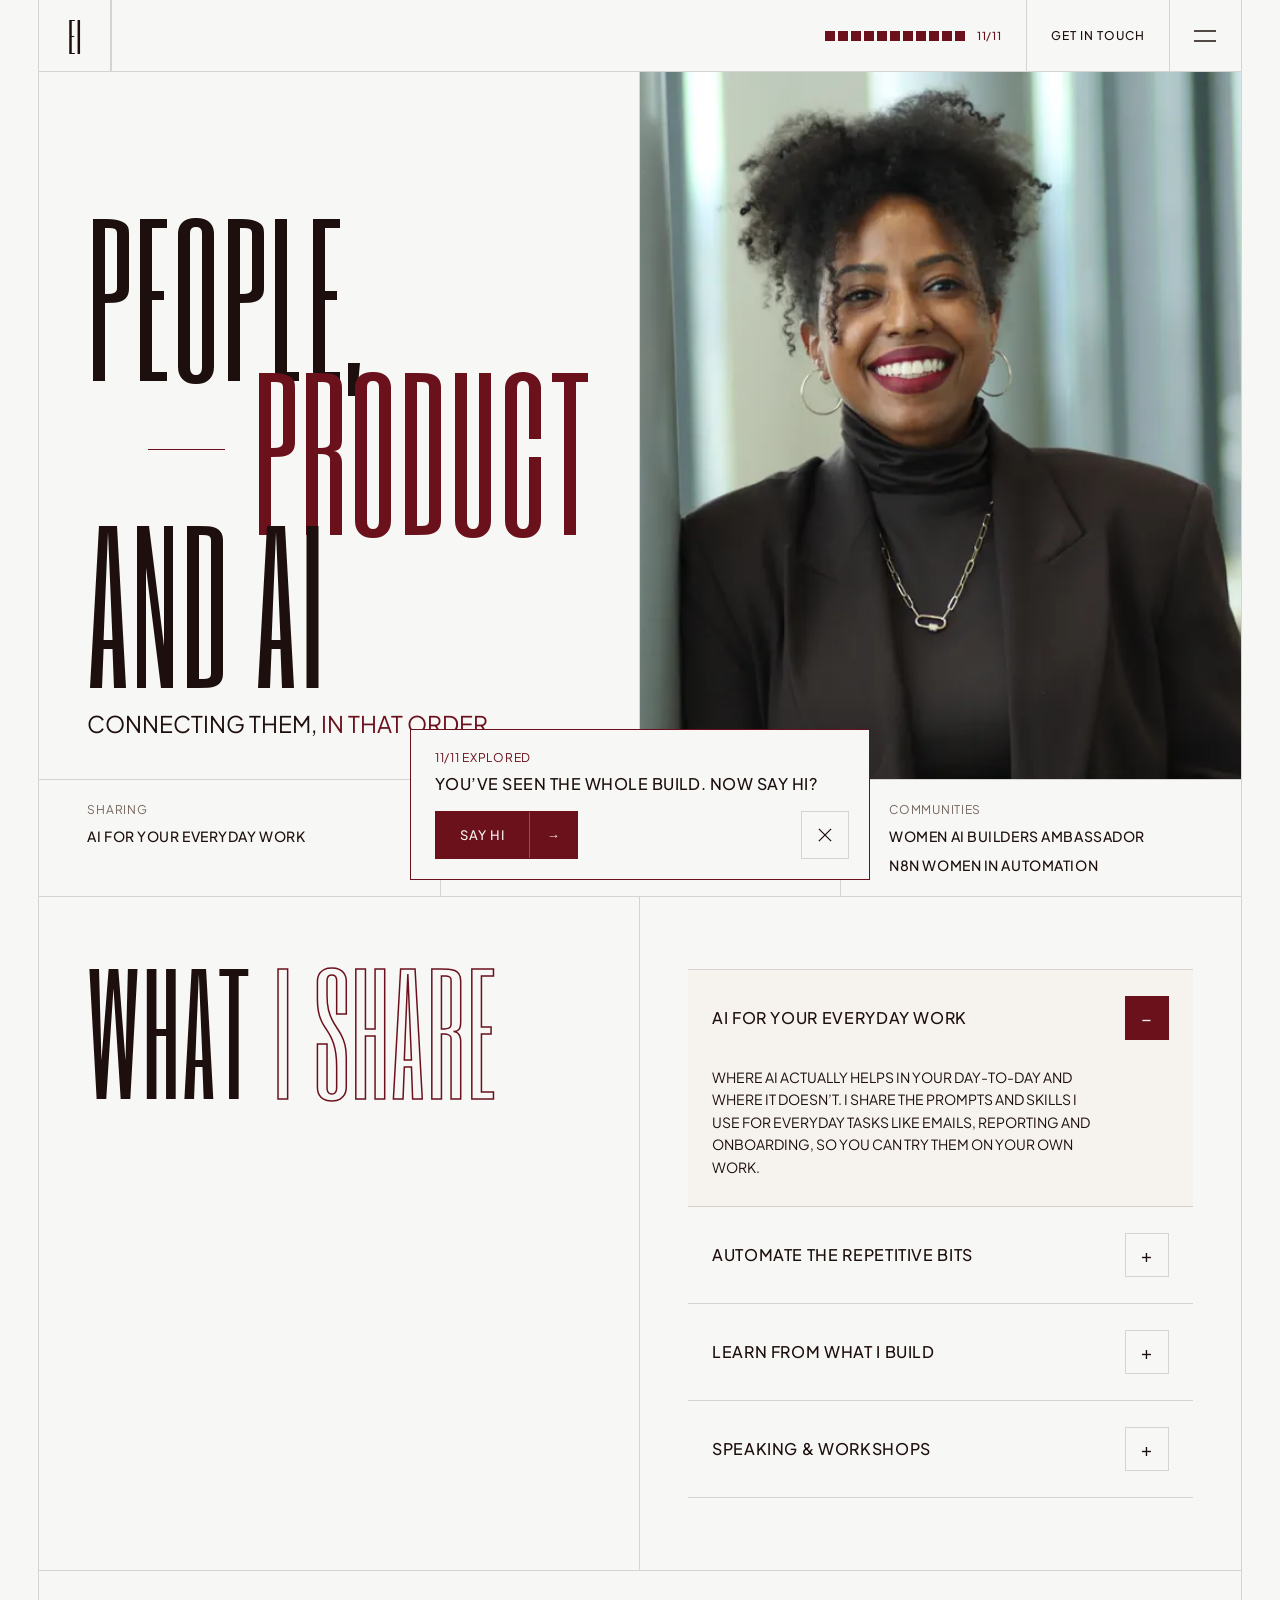
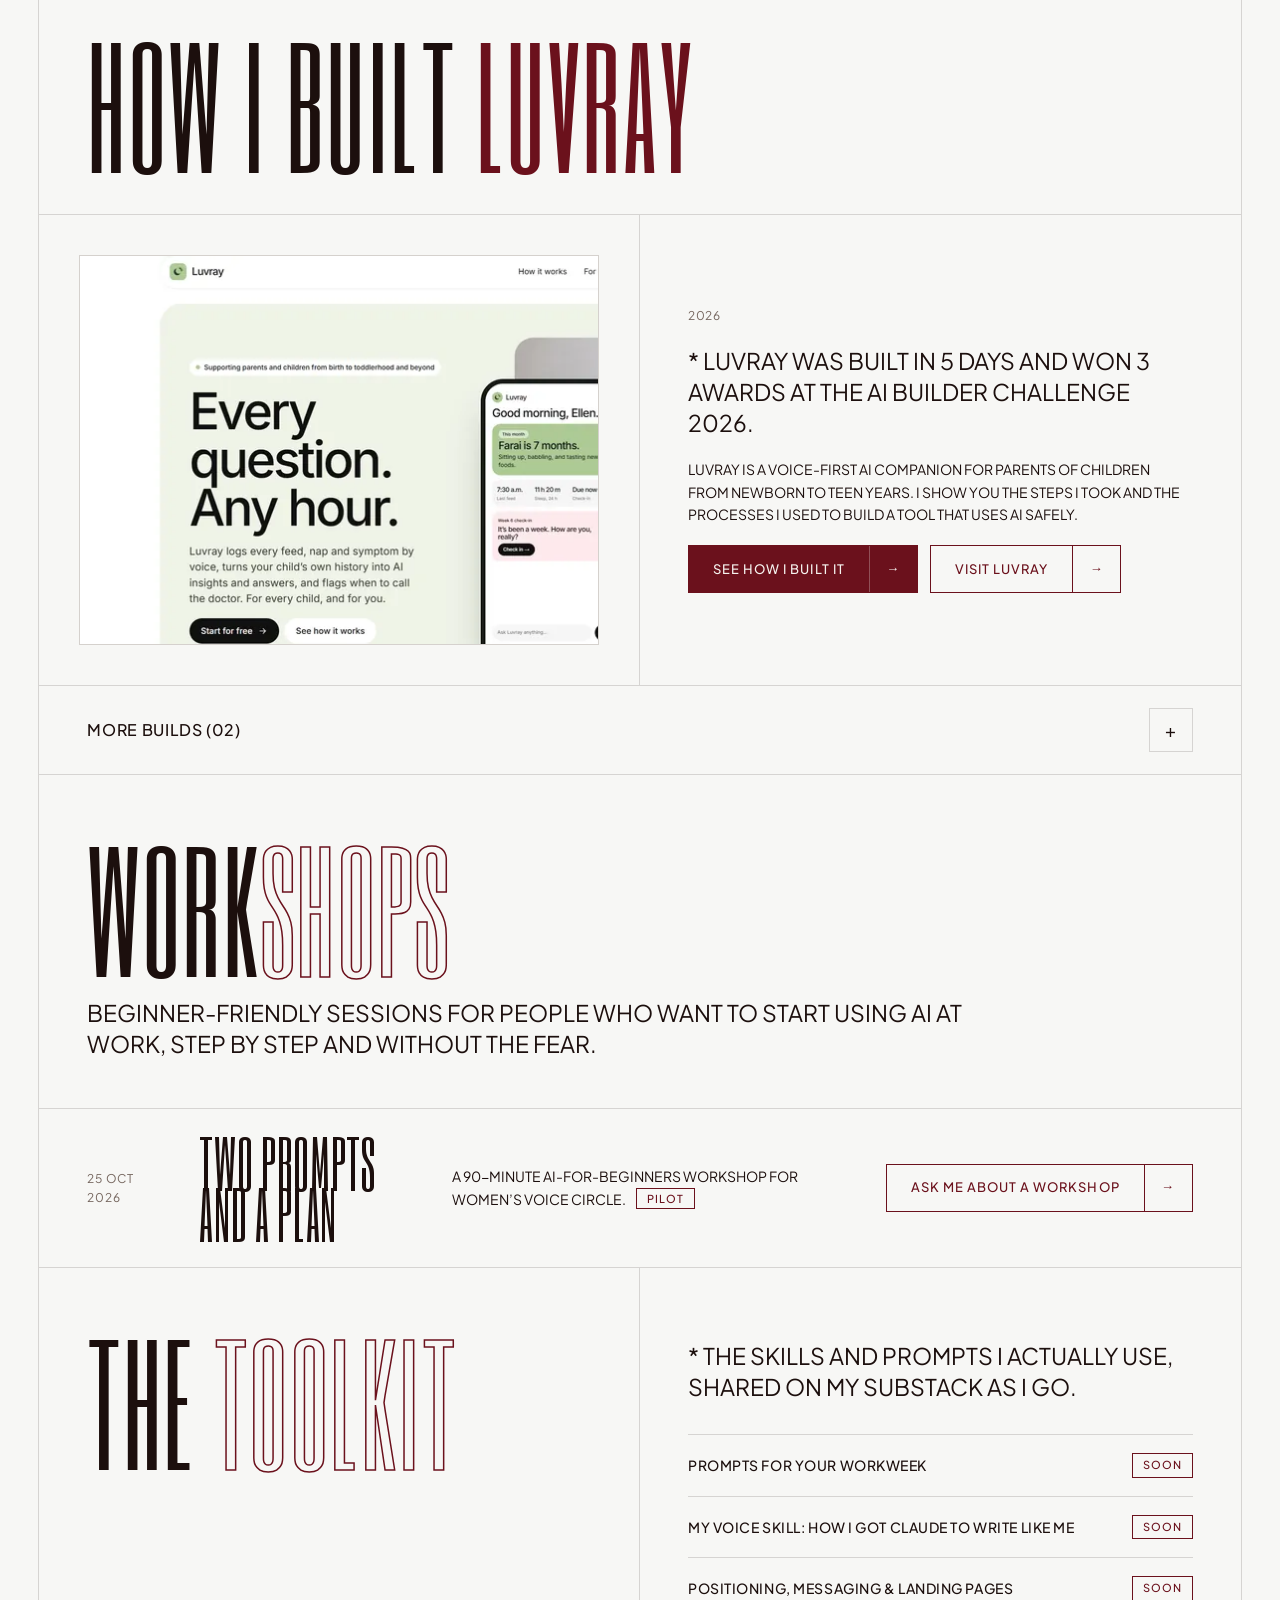
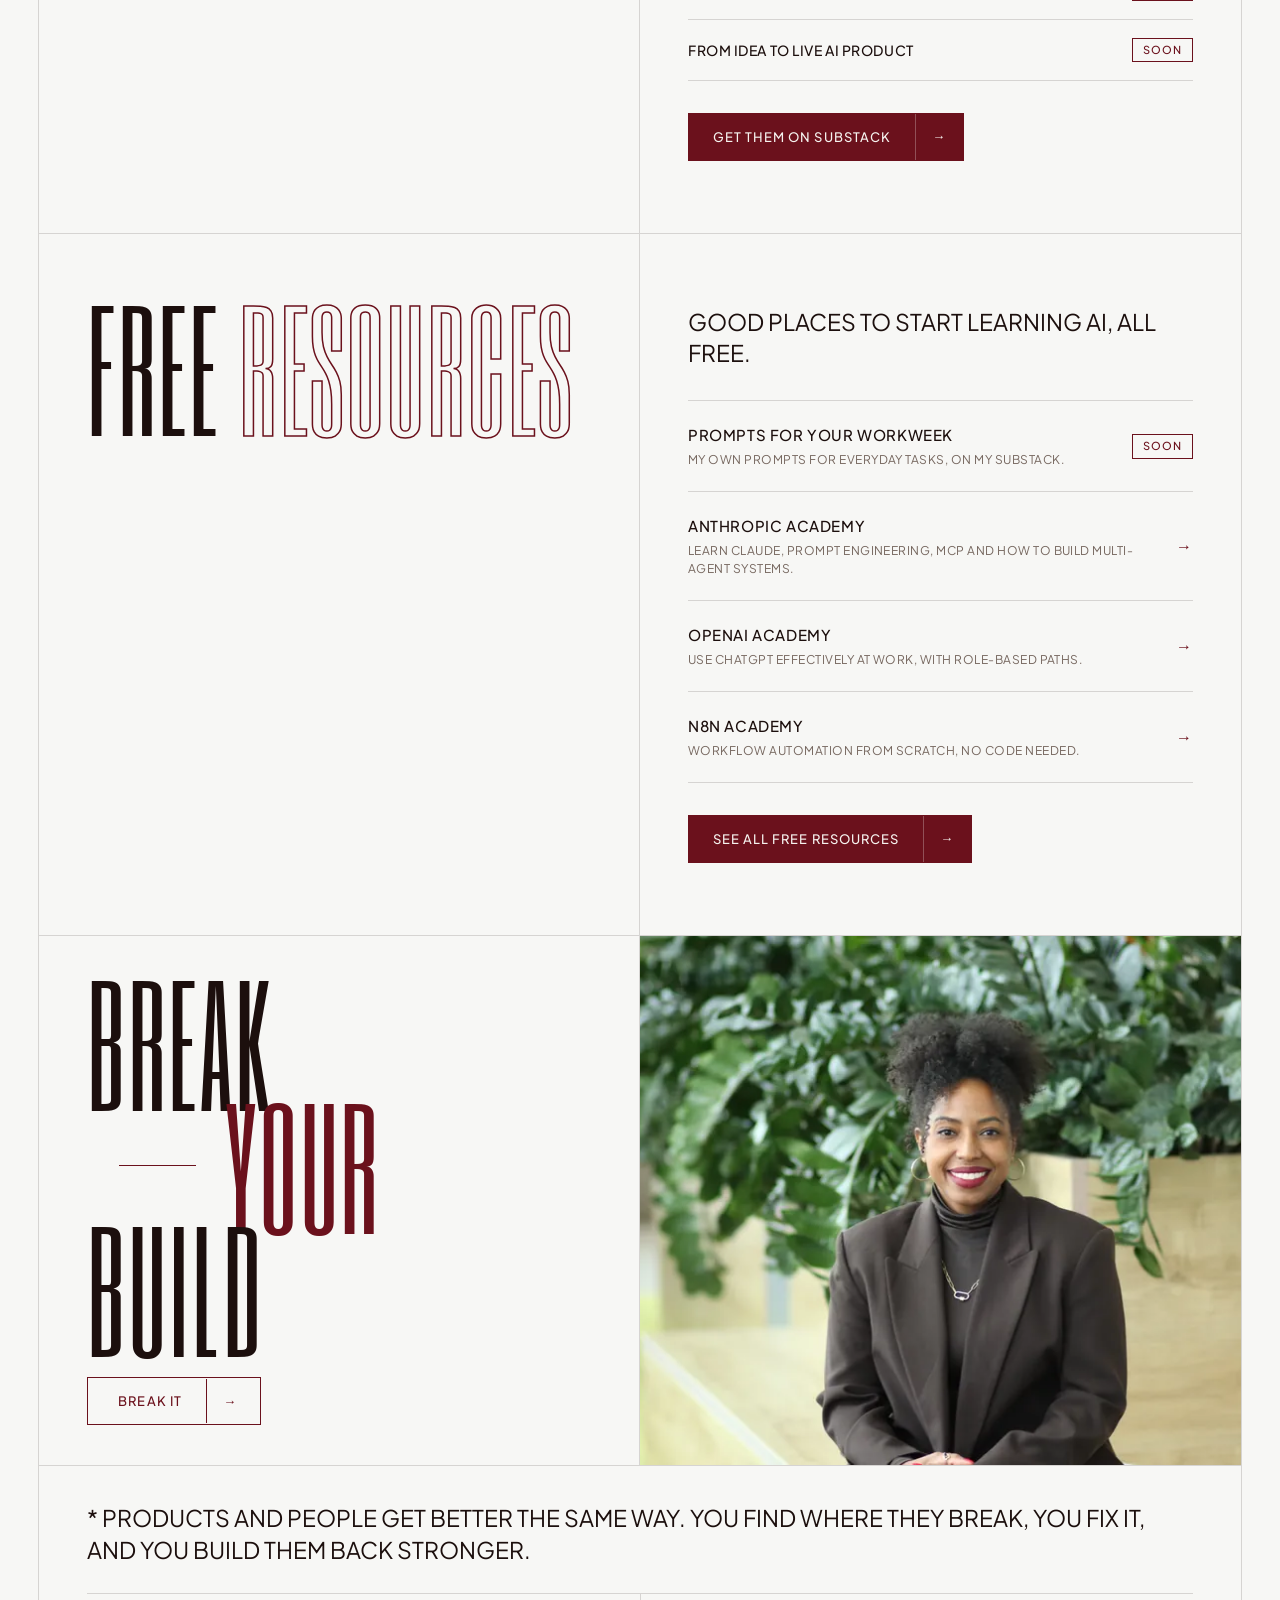
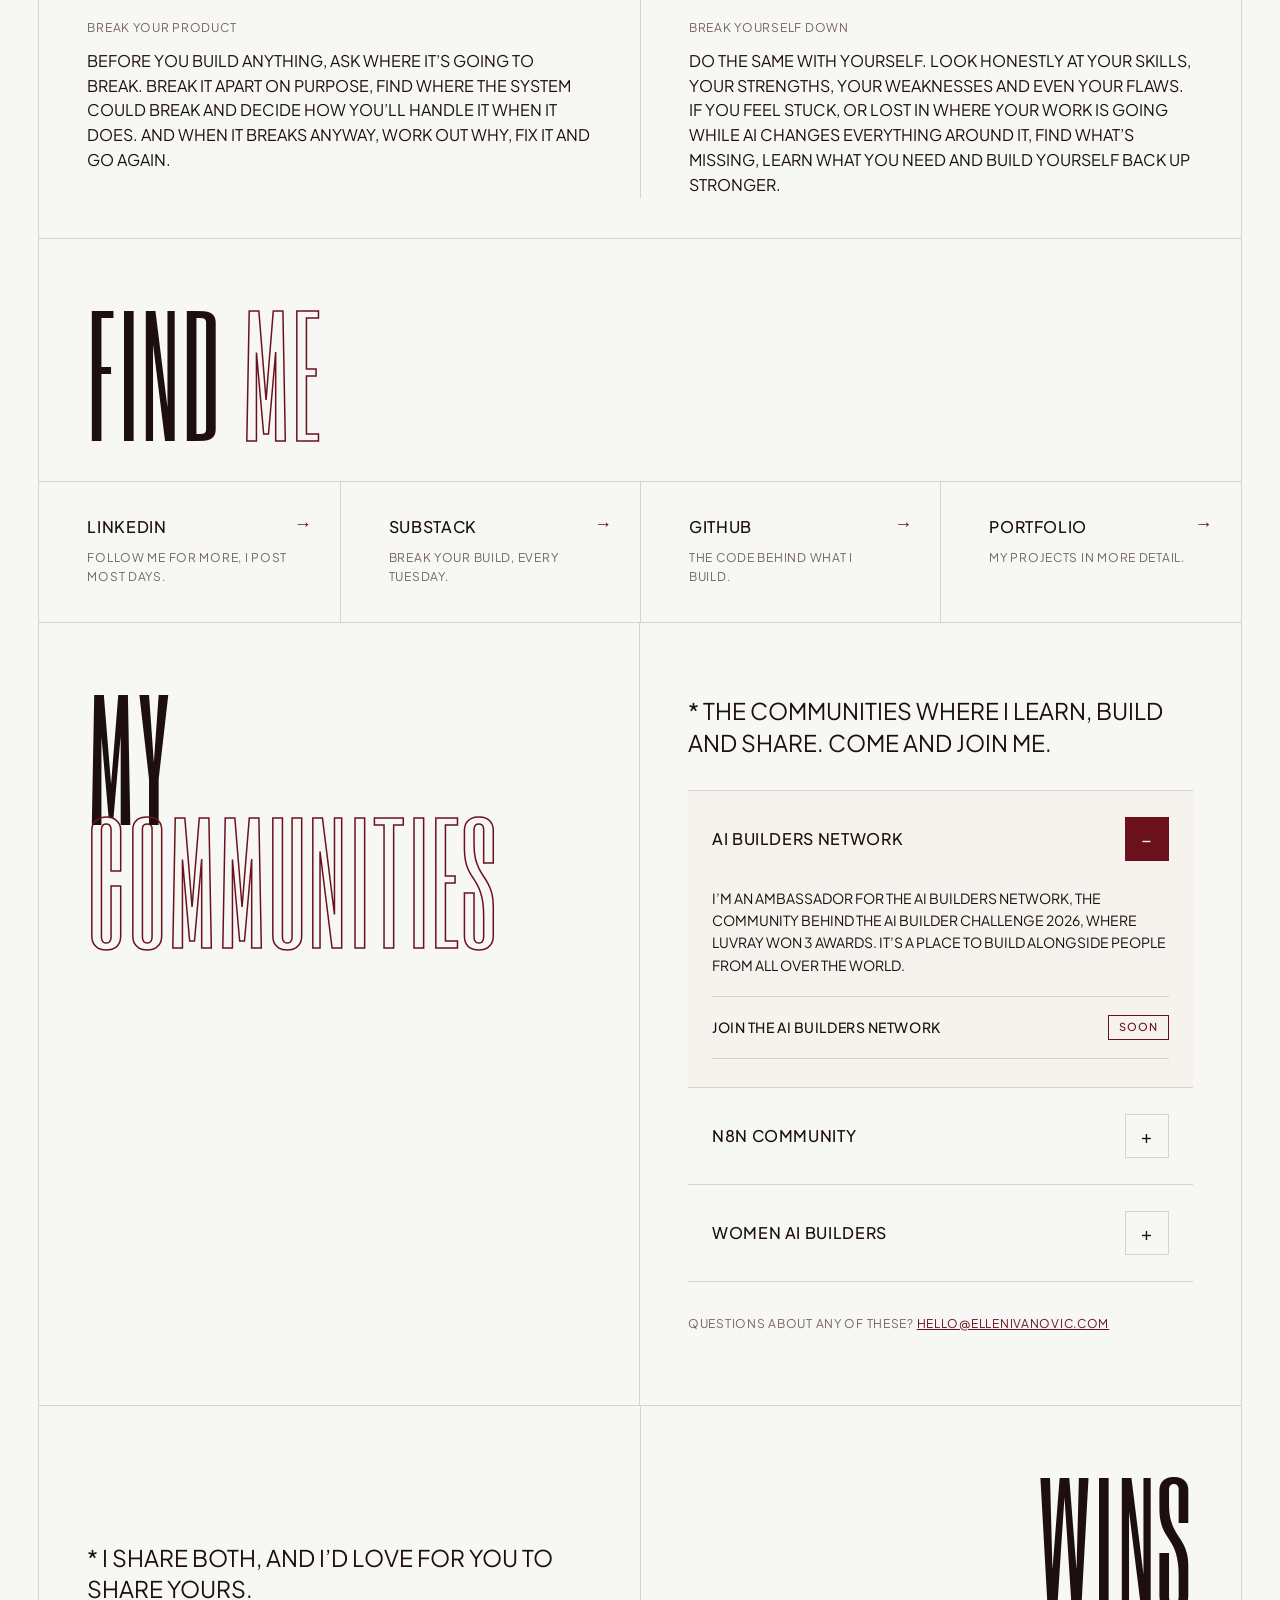
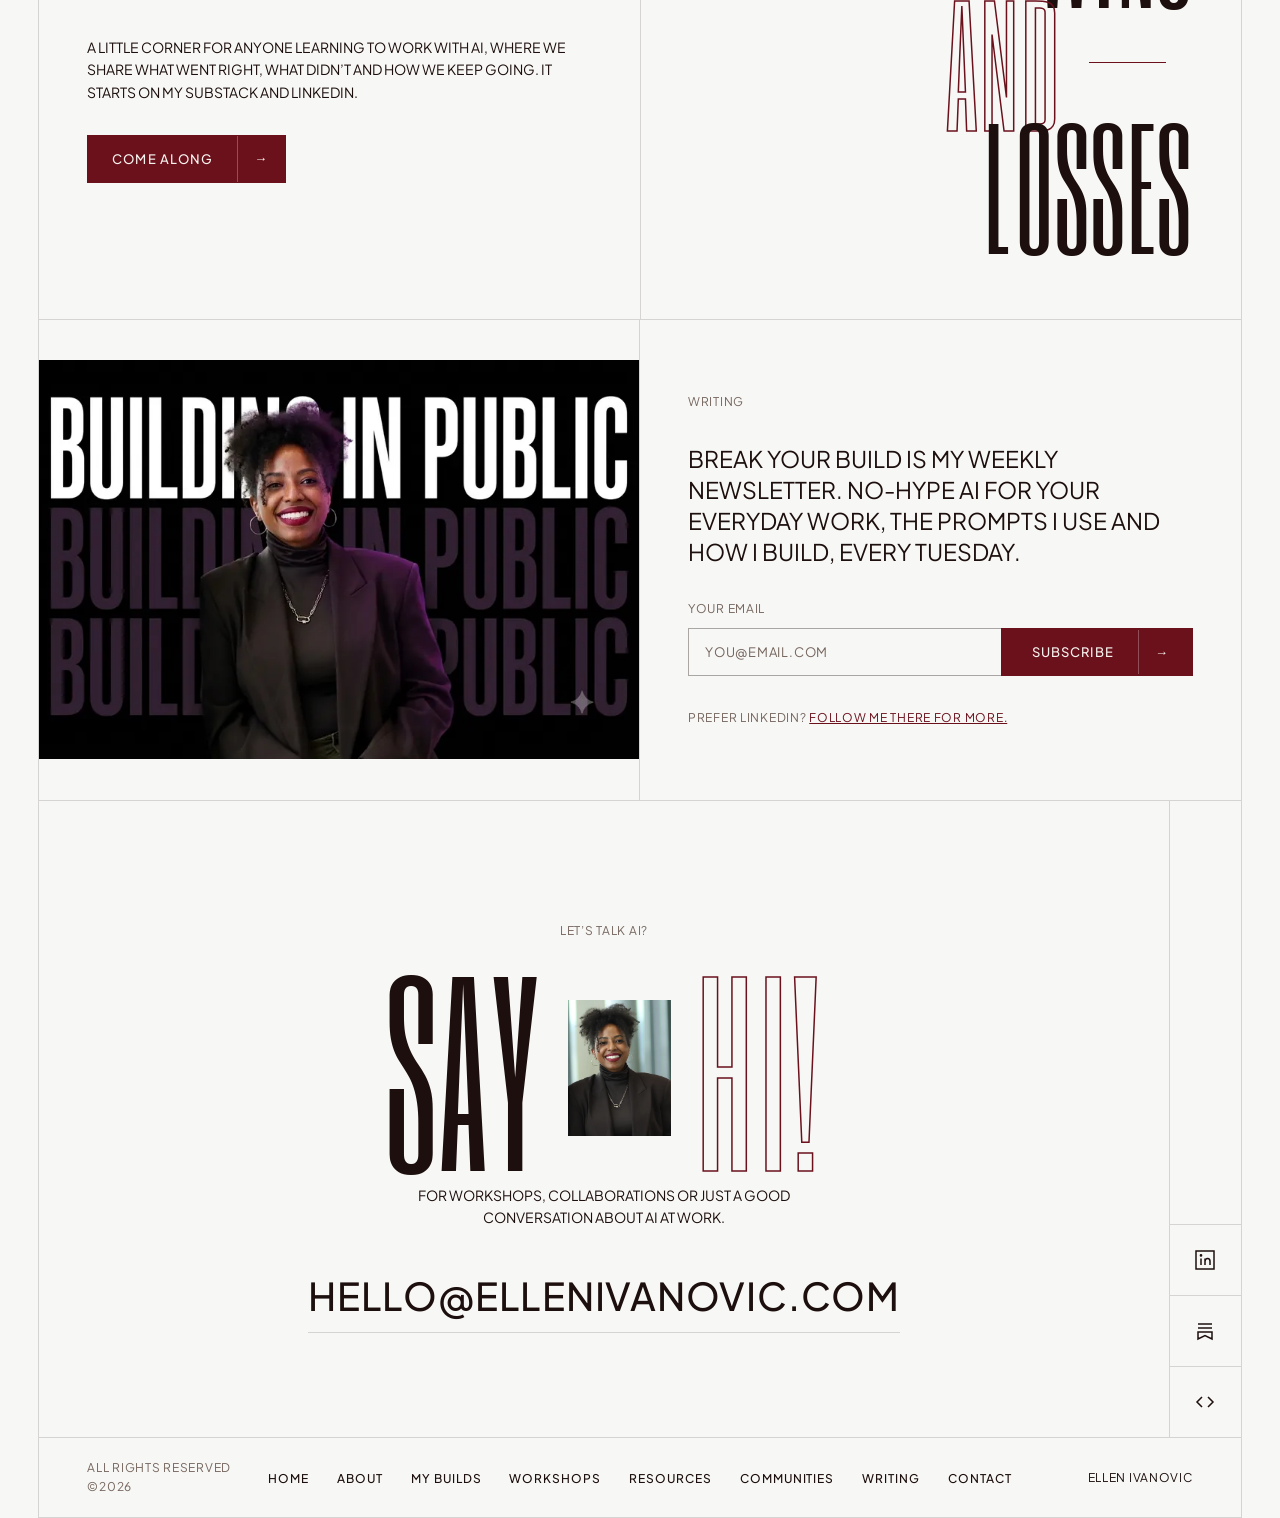
==== commit 898d4941: "Add /resources page with 10 free AI academies; home shows top picks + See all Co-Authored-By: Claude" ====
--- a/index.html
+++ b/index.html
@@ -210,12 +210,13 @@
     <div class="l"><h2 class="display big reveal" id="resources-h">Free <span class="outline">resources</span></h2></div>
     <div class="r reveal">
       <p class="intro">Good places to start learning AI, all free.</p>
-      <ul class="tools">
-        <li><a href="#writing"><span>Prompts for your workweek</span><span class="wip">Soon</span></a></li>
-        <li><a href="https://community.n8n.io" target="_blank" rel="noopener"><span>n8n community: where I learn automation</span><span class="go" aria-hidden="true">→</span></a></li>
-        <li><a href="https://womenaibuilders.org" target="_blank" rel="noopener"><span>Women AI Builders: a community for women learning and building with AI</span><span class="go" aria-hidden="true">→</span></a></li>
-        <!-- TODO: add 1–3 free courses, YouTube channels or people Ellen recommends, with links -->
+      <ul class="tools res">
+        <li><a href="#writing"><span class="res-text"><span class="res-name">Prompts for your workweek</span><span class="res-desc">My own prompts for everyday tasks, on my Substack.</span></span><span class="wip">Soon</span></a></li>
+        <li><a href="https://academy.claude.com" target="_blank" rel="noopener"><span class="res-text"><span class="res-name">Anthropic Academy</span><span class="res-desc">Learn Claude, prompt engineering, MCP and how to build multi-agent systems.</span></span><span class="go" aria-hidden="true">→</span></a></li>
+        <li><a href="https://academy.openai.com" target="_blank" rel="noopener"><span class="res-text"><span class="res-name">OpenAI Academy</span><span class="res-desc">Use ChatGPT effectively at work, with role-based paths.</span></span><span class="go" aria-hidden="true">→</span></a></li>
+        <li><a href="https://learn.n8n.io" target="_blank" rel="noopener"><span class="res-text"><span class="res-name">n8n Academy</span><span class="res-desc">Workflow automation from scratch, no code needed.</span></span><span class="go" aria-hidden="true">→</span></a></li>
       </ul>
+      <div><a class="btn" href="/resources"><span>See all free resources</span><span class="arr" aria-hidden="true">→</span></a></div>
     </div>
   </section>
 
@@ -364,6 +365,7 @@
       <li><button type="button" data-open="about">About</button></li>
       <li><a href="#builds">My builds</a></li>
       <li><a href="#workshops">Workshops</a></li>
+      <li><a href="/resources">Resources</a></li>
       <li><a href="#communities">Communities</a></li>
       <li><a href="#writing">Writing</a></li>
       <li><a href="#contact">Contact</a></li>
@@ -406,6 +408,7 @@
       <li><button type="button" data-open="about">About</button></li>
       <li><a href="#builds" data-close>My builds</a></li>
       <li><a href="#workshops" data-close>Workshops</a></li>
+      <li><a href="/resources">Resources</a></li>
       <li><a href="#communities" data-close>Communities</a></li>
       <li><a href="#writing" data-close>Writing</a></li>
       <li><a href="#contact" data-close>Contact</a></li>
--- a/styles.css
+++ b/styles.css
@@ -267,6 +267,16 @@
 .acc-inner > .tools { margin: 0 24px 28px; }
 .alt-cta a, .r > .label a { color: var(--pri); }
 .contact-line { max-width: 44ch; margin-top: -12px; }
+/* resources page */
+.cell.is-current { color: var(--pri); background: var(--box); }
+.back { color: var(--muted-text); text-decoration: none; }
+.back:hover { color: var(--pri); }
+.res-count { margin-top: 24px; max-width: 30ch; }
+.res li > a { padding: 4px 0; }
+.res-text { display: flex; flex-direction: column; gap: 4px; }
+.res-name { font-size: 15px; font-weight: 500; letter-spacing: .04em; }
+.res-desc { font-size: 12px; font-weight: 400; letter-spacing: .04em; color: var(--muted-text); line-height: 1.5; }
+.res li > a:hover .res-desc { color: var(--ink); }
 @media (max-width: 1440px) { .explore-label { display: none; } .explore-bar { gap: 2px; } .explore-bar i { width: 7px; height: 7px; } }
 @media (max-width: 820px) {
   .acc-body .acc-inner > p.body { padding: 0 16px 16px; }
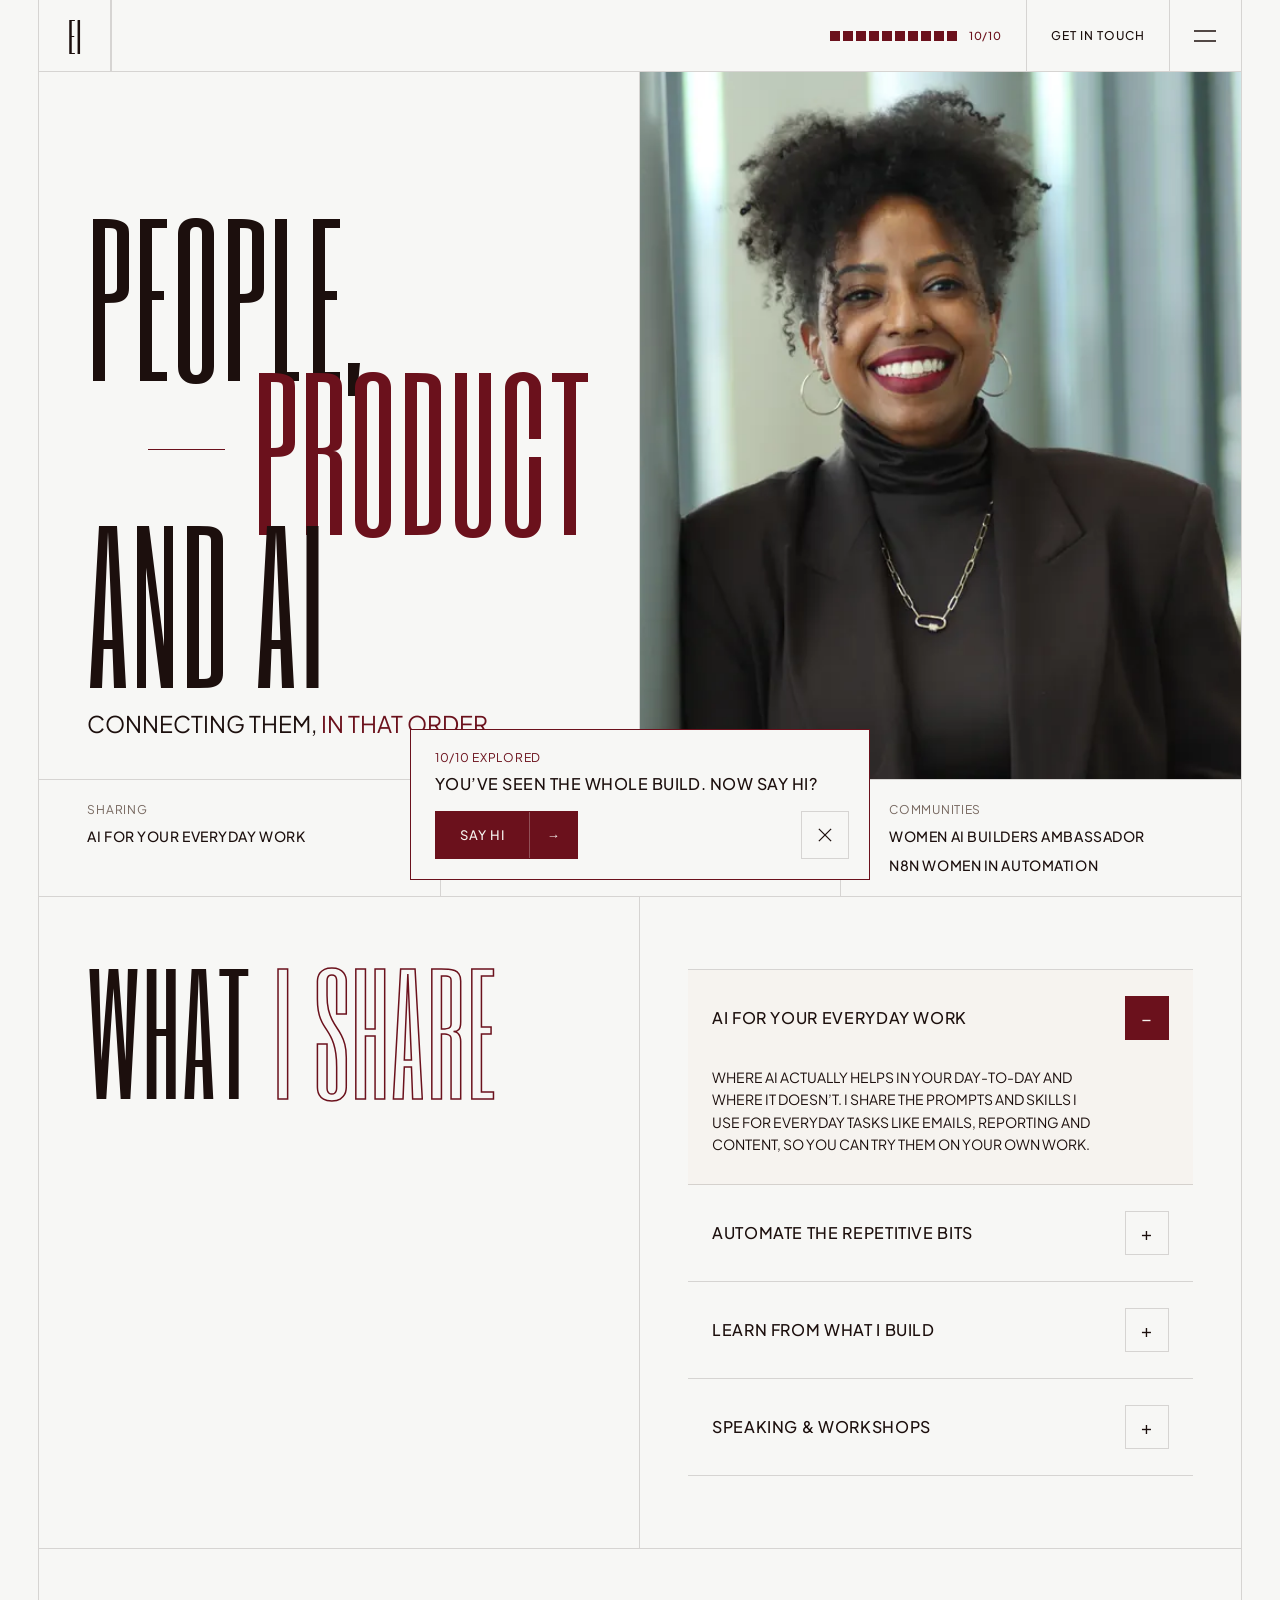
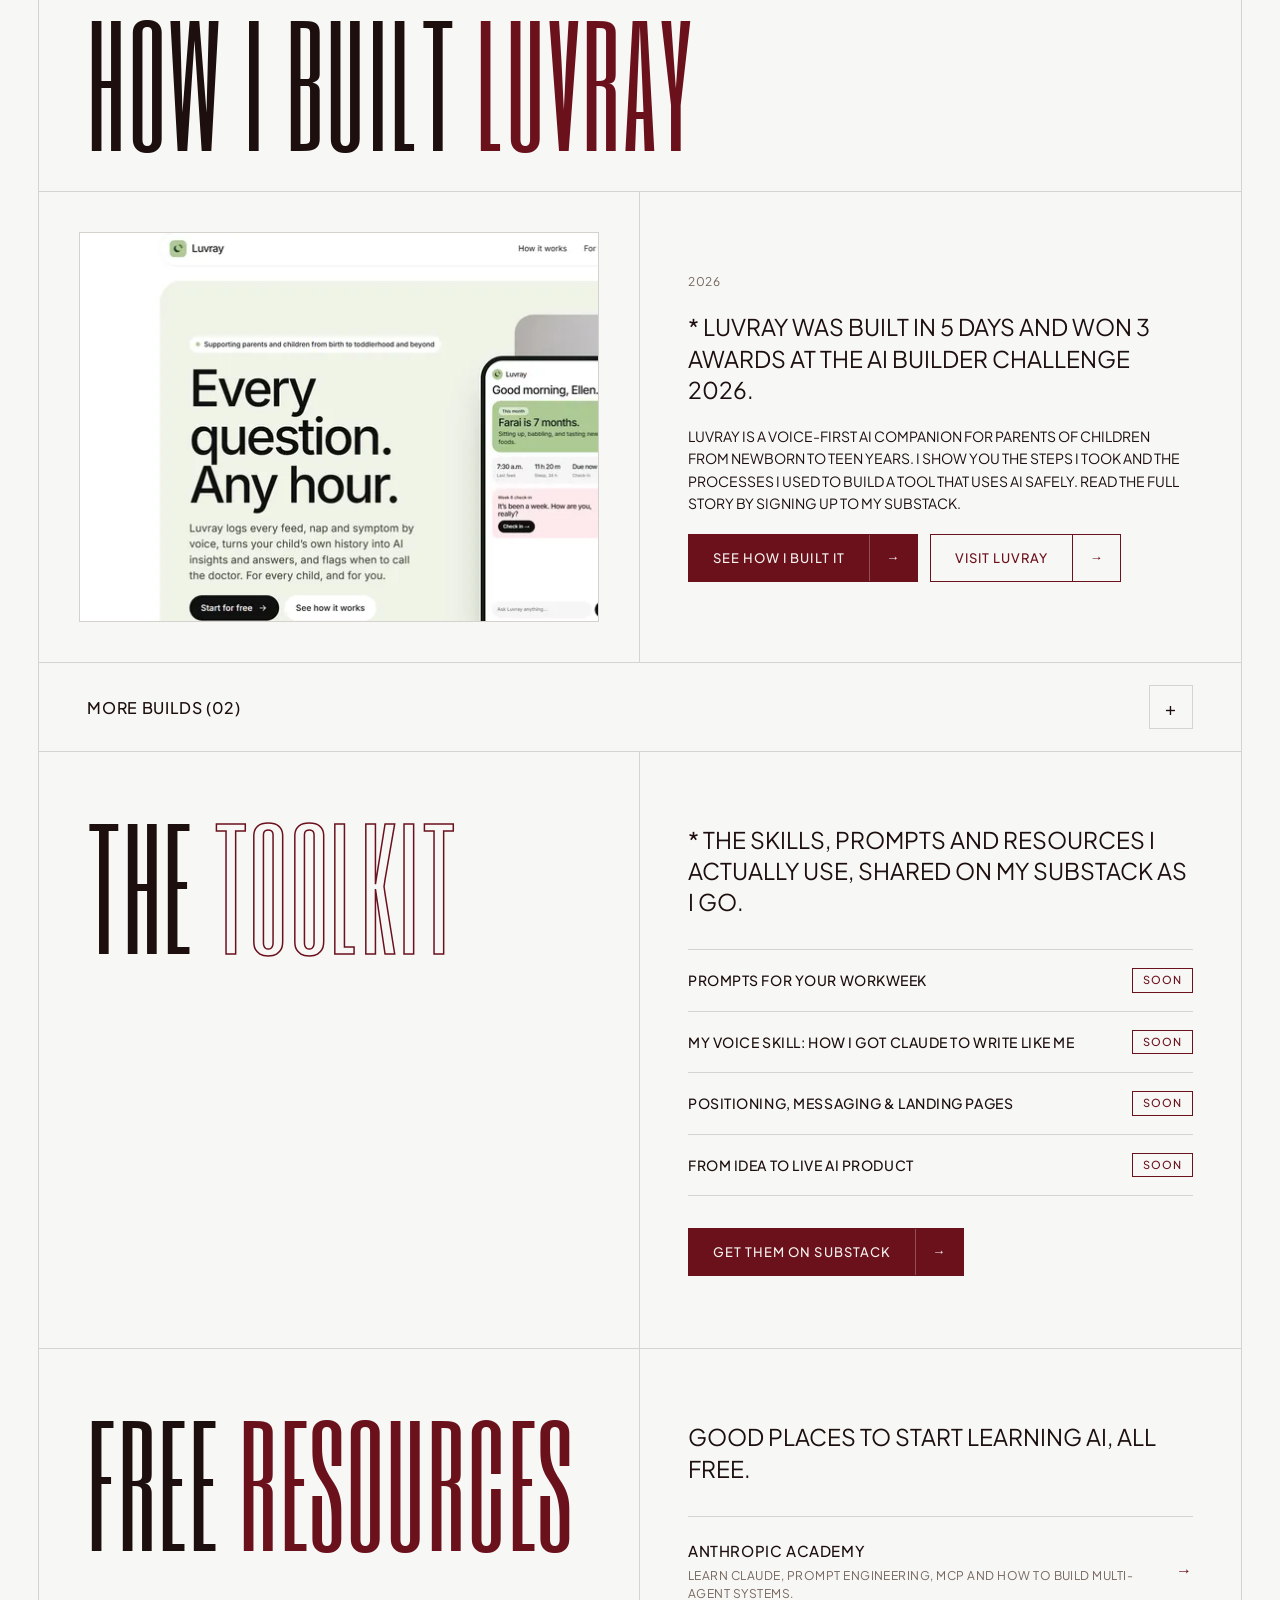
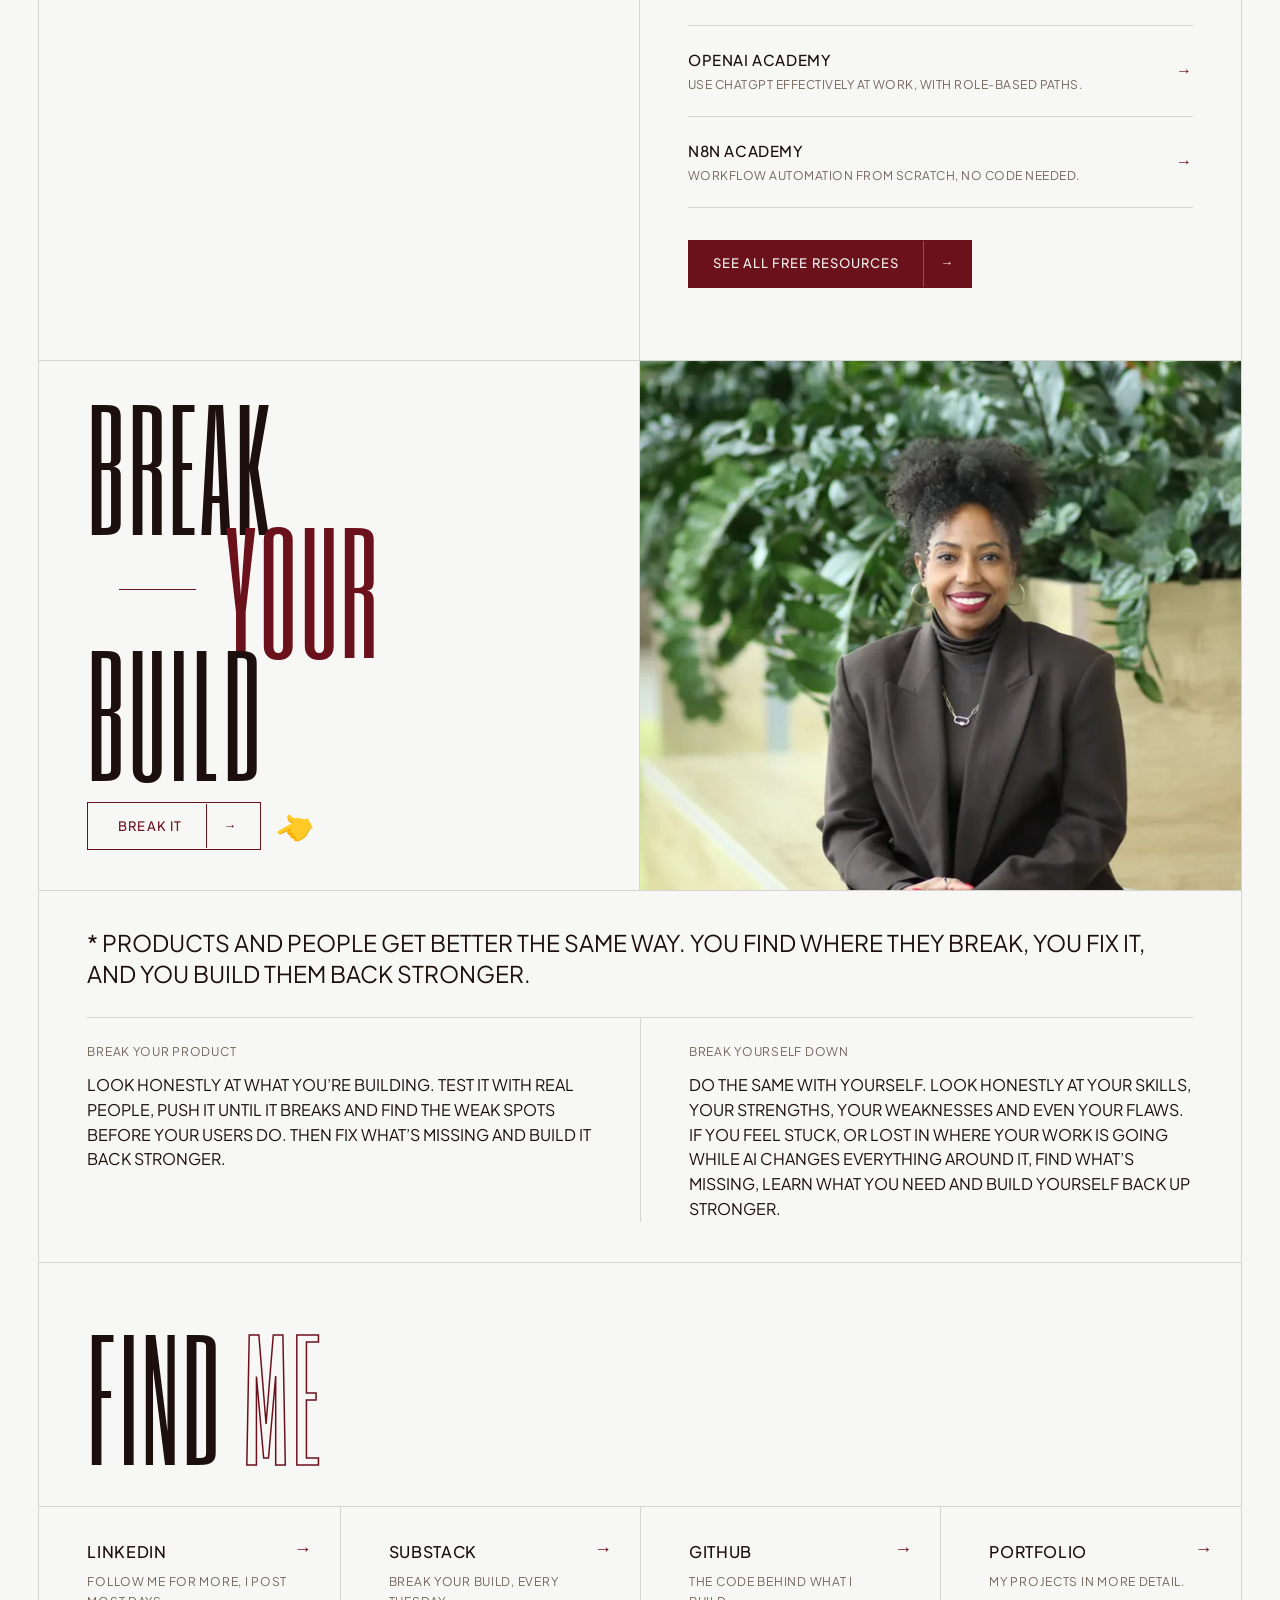
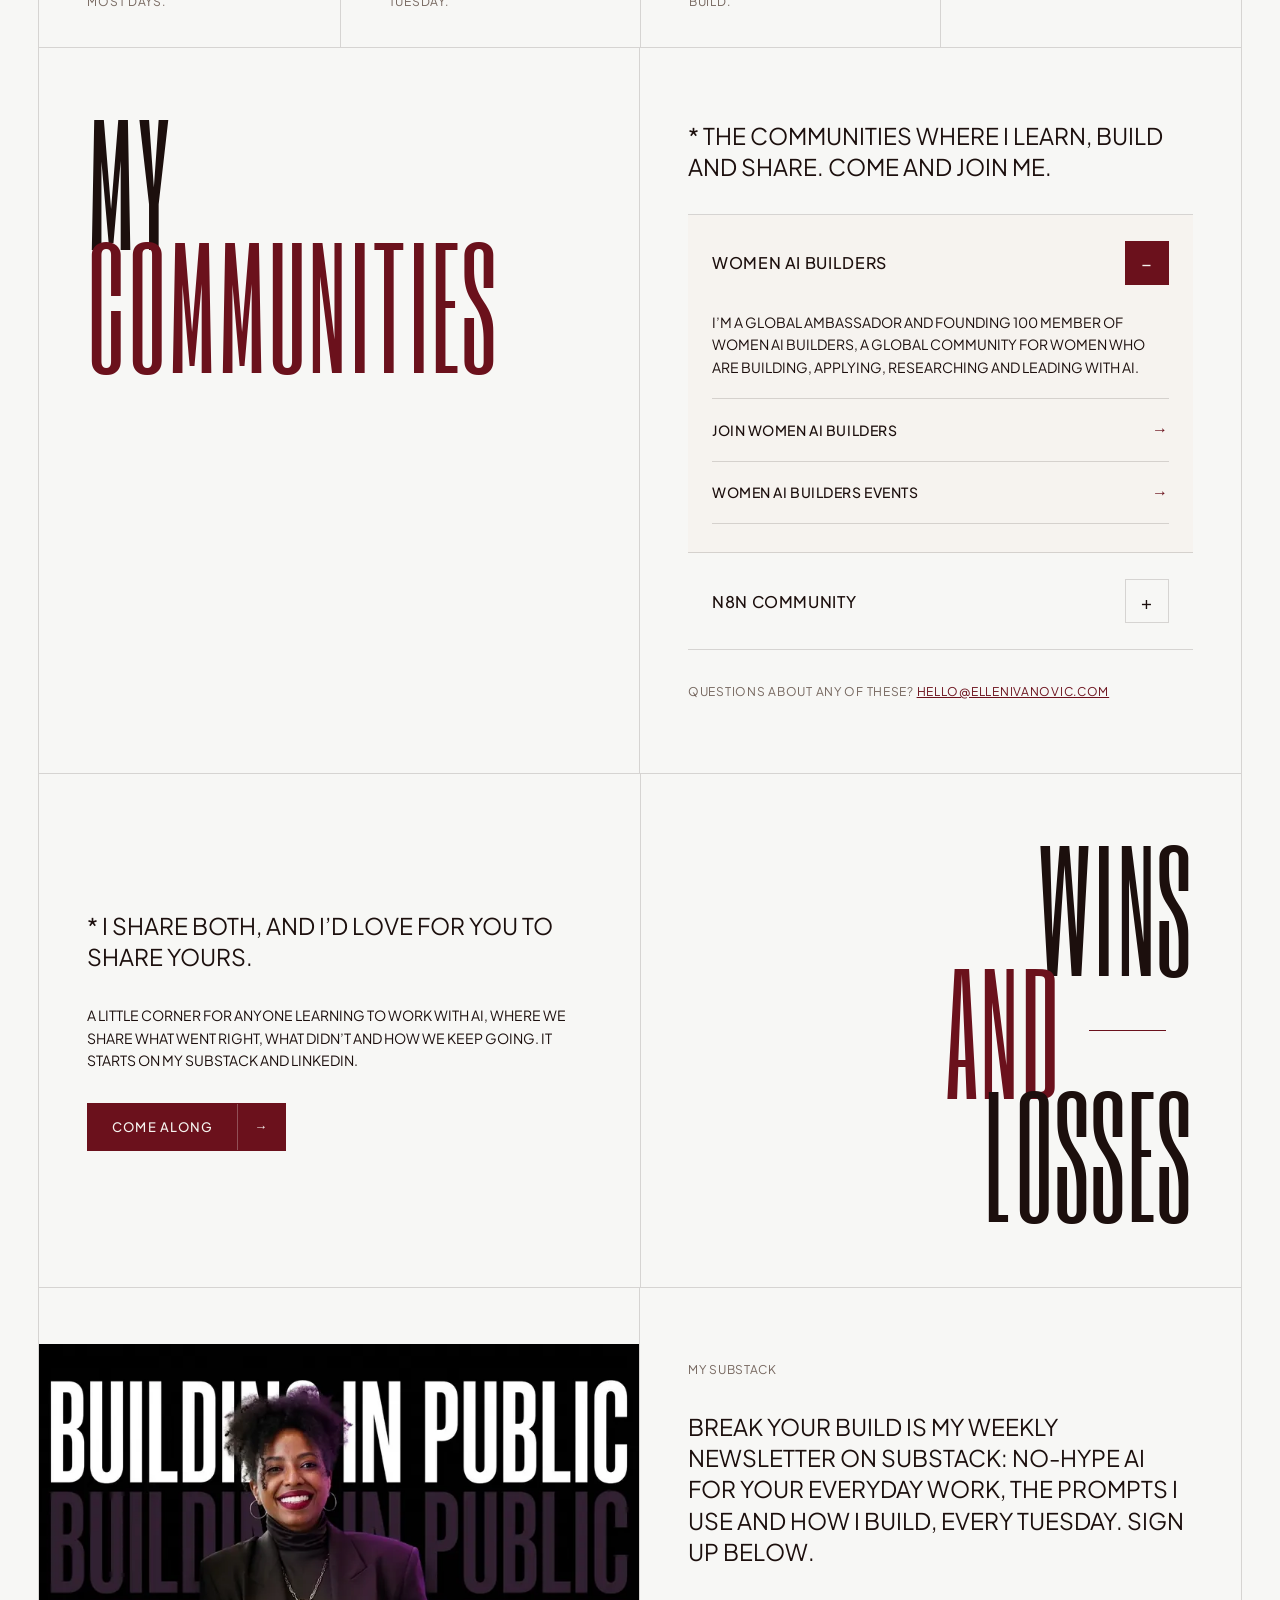
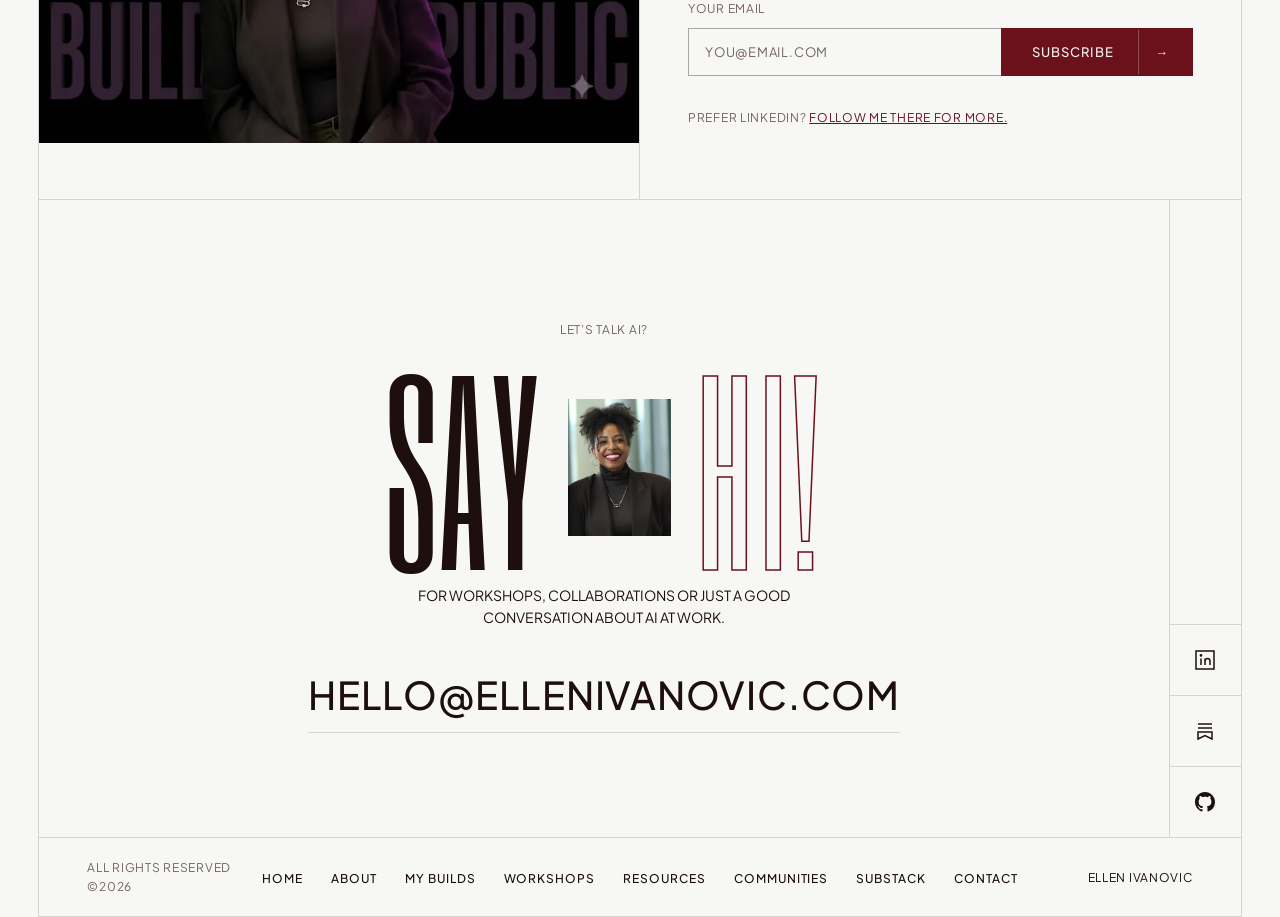
==== commit 7ebf41a0: "Site feedback round 1: workshops slide-out, merged communities, copy tweaks, Break it nudge - Worksh" ====
--- a/index.html
+++ b/index.html
@@ -48,9 +48,9 @@
       <a class="cell" href="#home">Home</a>
       <button class="cell" type="button" data-open="about">About</button>
       <a class="cell" href="#builds">My builds</a>
-      <a class="cell" href="#workshops">Workshops</a>
+      <button class="cell" type="button" data-open="workshops">Workshops</button>
       <a class="cell" href="#communities">Communities</a>
-      <a class="cell" href="#writing">Writing</a>
+      <a class="cell" href="#writing">Substack</a>
       <a class="cell" href="#contact">Contact</a>
     </nav>
     <div class="spacer">
@@ -108,25 +108,25 @@
           <button class="acc-btn" type="button" aria-expanded="true" aria-controls="acc-1">
             <span>AI for your everyday work</span><span class="plus" aria-hidden="true">−</span>
           </button>
-          <div class="acc-body" id="acc-1"><div><p class="body">Where AI actually helps in your day-to-day and where it doesn’t. I share the prompts and skills I use for everyday tasks like emails, reporting and onboarding, so you can try them on your own work.</p></div></div>
+          <div class="acc-body" id="acc-1"><div><p class="body">Where AI actually helps in your day-to-day and where it doesn’t. I share the prompts and skills I use for everyday tasks like emails, reporting and content, so you can try them on your own work.</p></div></div>
         </div>
         <div class="acc-item">
           <button class="acc-btn" type="button" aria-expanded="false" aria-controls="acc-2">
             <span>Automate the repetitive bits</span><span class="plus" aria-hidden="true">+</span>
           </button>
-          <div class="acc-body" id="acc-2"><div><p class="body">When you’re ready for the next step, I show you how to hand the tasks you repeat every week to simple automations in n8n, and I share the workflows I’ve built.</p></div></div>
+          <div class="acc-body" id="acc-2"><div><p class="body">When you’re ready for the next step, I show you how to hand the tasks you repeat every week to simple automations in n8n and Claude, and I share the workflows I’ve built.</p></div></div>
         </div>
         <div class="acc-item">
           <button class="acc-btn" type="button" aria-expanded="false" aria-controls="acc-3">
             <span>Learn from what I build</span><span class="plus" aria-hidden="true">+</span>
           </button>
-          <div class="acc-body" id="acc-3"><div><p class="body">I build AI products in public and share every step, including safety and evals, the part most people skip. You get what worked, what broke and how I fixed it.</p></div></div>
+          <div class="acc-body" id="acc-3"><div><p class="body">I build AI products in public and share every step: user research and feedback, product development, go-to-market and, last but not least, safety and evals, the part most people skip. You get what worked, what broke and how I fixed it.</p></div></div>
         </div>
         <div class="acc-item">
           <button class="acc-btn" type="button" aria-expanded="false" aria-controls="acc-4">
             <span>Speaking &amp; workshops</span><span class="plus" aria-hidden="true">+</span>
           </button>
-          <div class="acc-body" id="acc-4"><div><p class="body">I’ve spoken on a ShiftPlus live panel about AI tools at work and hosted Join Momentum’s Lunch &amp; Learn podcast. Now I run beginner-friendly AI workshops, and you’ll find them below.</p></div></div>
+          <div class="acc-body" id="acc-4"><div><p class="body">I speak at events and on podcasts about AI tools at work and using AI to upskill and get job-ready. Now I run beginner-friendly AI workshops too. <button class="inline-link" type="button" data-open="workshops">See my workshops</button></p></div></div>
         </div>
       </div>
     </div>
@@ -145,7 +145,7 @@
       <div class="txt reveal">
         <p class="label">2026</p>
         <p class="intro" style="max-width:30ch">* Luvray was built in 5 days and won 3 awards at the AI Builder Challenge 2026.</p>
-        <p class="body">Luvray is a voice-first AI companion for parents of children from newborn to teen years. I show you the steps I took and the processes I used to build a tool that uses AI safely.</p>
+        <p class="body">Luvray is a voice-first AI companion for parents of children from newborn to teen years. I show you the steps I took and the processes I used to build a tool that uses AI safely. Read the full story by signing up to my Substack.</p>
         <div class="btns">
           <a class="btn" href="#writing"><span>See how I built it</span><span class="arr" aria-hidden="true">→</span></a>
           <a class="btn ghost" href="https://luvray.vercel.app" target="_blank" rel="noopener"><span>Visit Luvray</span><span class="arr" aria-hidden="true">→</span></a>
@@ -174,27 +174,11 @@
     </div>
   </section>
 
-  <!-- WORKSHOPS -->
-  <section class="panel" id="workshops" aria-labelledby="workshops-h">
-    <div class="work-head work-head-intro">
-      <h2 class="display big reveal" id="workshops-h">Work<span class="outline">shops</span></h2>
-      <p class="intro">Beginner-friendly sessions for people who want to start using AI at work, step by step and without the fear.</p>
-    </div>
-    <div class="list-rows">
-      <div class="mini">
-        <p class="label">25 Oct 2026</p>
-        <h3 class="display">Two Prompts and a Plan</h3>
-        <p class="what">A 90-minute AI-for-beginners workshop for Women’s Voice Circle. <span class="wip">Pilot</span></p>
-        <a class="btn ghost" href="mailto:hello@ellenivanovic.com?subject=Workshop"><span>Ask me about a workshop</span><span class="arr" aria-hidden="true">→</span></a>
-      </div>
-    </div>
-  </section>
-
   <!-- THE TOOLKIT -->
   <section class="panel split" id="toolkit" aria-labelledby="toolkit-h">
     <div class="l"><h2 class="display big reveal" id="toolkit-h">The <span class="outline">toolkit</span></h2></div>
     <div class="r reveal">
-      <p class="intro">* The skills and prompts I actually use, shared on my Substack as I go.</p>
+      <p class="intro">* The skills, prompts and resources I actually use, shared on my Substack as I go.</p>
       <ul class="tools">
         <li><span>Prompts for your workweek</span><span class="wip">Soon</span></li>
         <li><span>My voice skill: how I got Claude to write like me</span><span class="wip">Soon</span></li>
@@ -207,11 +191,10 @@
 
   <!-- FREE RESOURCES -->
   <section class="panel split" id="resources" aria-labelledby="resources-h">
-    <div class="l"><h2 class="display big reveal" id="resources-h">Free <span class="outline">resources</span></h2></div>
+    <div class="l"><h2 class="display big reveal" id="resources-h">Free <span class="pri">resources</span></h2></div>
     <div class="r reveal">
       <p class="intro">Good places to start learning AI, all free.</p>
       <ul class="tools res">
-        <li><a href="#writing"><span class="res-text"><span class="res-name">Prompts for your workweek</span><span class="res-desc">My own prompts for everyday tasks, on my Substack.</span></span><span class="wip">Soon</span></a></li>
         <li><a href="https://academy.claude.com" target="_blank" rel="noopener"><span class="res-text"><span class="res-name">Anthropic Academy</span><span class="res-desc">Learn Claude, prompt engineering, MCP and how to build multi-agent systems.</span></span><span class="go" aria-hidden="true">→</span></a></li>
         <li><a href="https://academy.openai.com" target="_blank" rel="noopener"><span class="res-text"><span class="res-name">OpenAI Academy</span><span class="res-desc">Use ChatGPT effectively at work, with role-based paths.</span></span><span class="go" aria-hidden="true">→</span></a></li>
         <li><a href="https://learn.n8n.io" target="_blank" rel="noopener"><span class="res-text"><span class="res-name">n8n Academy</span><span class="res-desc">Workflow automation from scratch, no code needed.</span></span><span class="go" aria-hidden="true">→</span></a></li>
@@ -229,14 +212,14 @@
           <span class="line2"><span class="dash" aria-hidden="true"></span><span class="pri">Your</span></span>
           <span>Build</span>
         </h2>
-        <button class="btn ghost break-btn" type="button" aria-pressed="false"><span class="break-label">Break it</span><span class="arr" aria-hidden="true">→</span></button>
+        <div class="break-wrap"><button class="btn ghost break-btn" type="button" aria-pressed="false"><span class="break-label">Break it</span><span class="arr" aria-hidden="true">→</span></button><span class="nudge" aria-hidden="true">👈</span></div>
       </div>
       <div class="photo"><img src="/assets/img/ellen-plants-800.webp" srcset="/assets/img/ellen-plants-800.webp 800w, /assets/img/ellen-plants.webp 1400w" sizes="(max-width: 820px) 100vw, 50vw" width="1400" height="933" loading="lazy" alt="Ellen Ivanovic smiling in front of green plants"></div>
     </div>
     <div class="byb-bottom reveal">
       <p class="intro">* Products and people get better the same way. You find where they break, you fix it, and you build them back stronger.</p>
       <div class="duo">
-        <div><h3 class="label">Break your product</h3><p class="body">Before you build anything, ask where it’s going to break. Break it apart on purpose, find where the system could break and decide how you’ll handle it when it does. And when it breaks anyway, work out why, fix it and go again.</p></div>
+        <div><h3 class="label">Break your product</h3><p class="body">Look honestly at what you’re building. Test it with real people, push it until it breaks and find the weak spots before your users do. Then fix what’s missing and build it back stronger.</p></div>
         <div><h3 class="label">Break yourself down</h3><p class="body">Do the same with yourself. Look honestly at your skills, your strengths, your weaknesses and even your flaws. If you feel stuck, or lost in where your work is going while AI changes everything around it, find what’s missing, learn what you need and build yourself back up stronger.</p></div>
       </div>
     </div>
@@ -255,19 +238,19 @@
 
   <!-- COMMUNITIES -->
   <section class="panel split" id="communities" aria-labelledby="communities-h">
-    <div class="l"><h2 class="display big reveal" id="communities-h">My <span class="outline">communities</span></h2></div>
+    <div class="l"><h2 class="display big reveal" id="communities-h">My <span class="pri">communities</span></h2></div>
     <div class="r r-top">
       <p class="intro">* The communities where I learn, build and share. Come and join me.</p>
       <div class="acc">
         <div class="acc-item on">
           <button class="acc-btn" type="button" aria-expanded="true" aria-controls="com-1">
-            <span>AI Builders Network</span><span class="plus" aria-hidden="true">−</span>
+            <span>Women AI Builders</span><span class="plus" aria-hidden="true">−</span>
           </button>
           <div class="acc-body" id="com-1"><div class="acc-inner">
-            <p class="body">I’m an ambassador for the AI Builders Network, the community behind the AI Builder Challenge 2026, where Luvray won 3 awards. It’s a place to build alongside people from all over the world.</p>
+            <p class="body">I’m a Global Ambassador and Founding 100 member of Women AI Builders, a global community for women who are building, applying, researching and leading with AI.</p>
             <ul class="tools">
-              <!-- TODO: Ellen's AI Builders Network join link -->
-              <li><span>Join the AI Builders Network</span><span class="wip">Soon</span></li>
+              <li><a href="https://womenaibuilders.org/join?ref=X4KYJ69W" target="_blank" rel="noopener"><span>Join Women AI Builders</span><span class="go" aria-hidden="true">→</span></a></li>
+              <li><a href="https://womenaibuilders.org/events?ref=X4KYJ69W" target="_blank" rel="noopener"><span>Women AI Builders events</span><span class="go" aria-hidden="true">→</span></a></li>
             </ul>
           </div></div>
         </div>
@@ -284,17 +267,6 @@
             </ul>
           </div></div>
         </div>
-        <div class="acc-item">
-          <button class="acc-btn" type="button" aria-expanded="false" aria-controls="com-3">
-            <span>Women AI Builders</span><span class="plus" aria-hidden="true">+</span>
-          </button>
-          <div class="acc-body" id="com-3"><div class="acc-inner">
-            <p class="body">I’m a global ambassador for Women AI Builders, a community for women learning and building with AI.</p>
-            <ul class="tools">
-              <li><a href="https://womenaibuilders.org/join?ref=X4KYJ69W" target="_blank" rel="noopener"><span>Join Women AI Builders</span><span class="go" aria-hidden="true">→</span></a></li>
-            </ul>
-          </div></div>
-        </div>
       </div>
       <p class="label">Questions about any of these? <a href="mailto:hello@ellenivanovic.com">hello@ellenivanovic.com</a></p>
     </div>
@@ -305,7 +277,7 @@
     <div class="l">
       <h2 class="display big stack reveal" id="wins-h">
         <span>Wins</span>
-        <span class="line2"><span class="outline">And</span><span class="dash" aria-hidden="true"></span></span>
+        <span class="line2"><span class="pri">And</span><span class="dash" aria-hidden="true"></span></span>
         <span>Losses</span>
       </h2>
     </div>
@@ -320,8 +292,8 @@
   <section class="panel split" id="writing" aria-labelledby="writing-h">
     <div class="pic photo"><img src="/assets/img/building-in-public-800.webp" srcset="/assets/img/building-in-public-800.webp 800w, /assets/img/building-in-public.webp 1264w" sizes="(max-width: 820px) 100vw, 50vw" width="1264" height="842" loading="lazy" alt="Ellen smiling in front of the words Building in public"></div>
     <div class="r reveal">
-      <h2 class="label" id="writing-h">Writing</h2>
-      <p class="intro">Break Your Build is my weekly newsletter. No-hype AI for your everyday work, the prompts I use and how I build, every Tuesday.</p>
+      <h2 class="label" id="writing-h">My Substack</h2>
+      <p class="intro">Break Your Build is my weekly newsletter on Substack: no-hype AI for your everyday work, the prompts I use and how I build, every Tuesday. Sign up below.</p>
       <!-- Sends the visitor to Substack's own subscribe page in a new tab, with their email filled in. -->
       <form class="sub" action="https://ellenivanovic.substack.com/subscribe" method="get" target="_blank">
         <label class="label" for="sub-email">Your email</label>
@@ -350,7 +322,7 @@
         <svg width="20" height="20" viewBox="0 0 20 20" fill="none" stroke="currentColor" stroke-width="1.5" aria-hidden="true"><line x1="3" y1="3" x2="17" y2="3"/><line x1="3" y1="7" x2="17" y2="7"/><path d="M3 11h14v7l-7-3.5L3 18z"/></svg>
       </a>
       <a href="https://github.com/KellenJay" target="_blank" rel="noopener" aria-label="GitHub">
-        <svg width="20" height="20" viewBox="0 0 20 20" fill="none" stroke="currentColor" stroke-width="1.5" aria-hidden="true"><path d="M7 5L2 10l5 5M13 5l5 5-5 5"/></svg>
+        <svg width="20" height="20" viewBox="0 0 16 16" fill="currentColor" aria-hidden="true"><path d="M8 0C3.58 0 0 3.58 0 8c0 3.54 2.29 6.53 5.47 7.59.4.07.55-.17.55-.38 0-.19-.01-.82-.01-1.49-2.01.37-2.53-.49-2.69-.94-.09-.23-.48-.94-.82-1.13-.28-.15-.68-.52-.01-.53.63-.01 1.08.58 1.23.82.72 1.21 1.87.87 2.33.66.07-.52.28-.87.51-1.07-1.78-.2-3.64-.89-3.64-3.95 0-.87.31-1.59.82-2.15-.08-.2-.36-1.02.08-2.12 0 0 .67-.21 2.2.82.64-.18 1.32-.27 2-.27.68 0 1.36.09 2 .27 1.53-1.04 2.2-.82 2.2-.82.44 1.1.16 1.92.08 2.12.51.56.82 1.27.82 2.15 0 3.07-1.87 3.75-3.65 3.95.29.25.54.73.54 1.48 0 1.07-.01 1.93-.01 2.2 0 .21.15.46.55.38A8.013 8.013 0 0016 8c0-4.42-3.58-8-8-8z"/></svg>
       </a>
     </nav>
   </section>
@@ -364,10 +336,10 @@
       <li><a href="#home">Home</a></li>
       <li><button type="button" data-open="about">About</button></li>
       <li><a href="#builds">My builds</a></li>
-      <li><a href="#workshops">Workshops</a></li>
+      <li><button type="button" data-open="workshops">Workshops</button></li>
       <li><a href="/resources">Resources</a></li>
       <li><a href="#communities">Communities</a></li>
-      <li><a href="#writing">Writing</a></li>
+      <li><a href="#writing">Substack</a></li>
       <li><a href="#contact">Contact</a></li>
     </ul>
     <p class="label end">Ellen Ivanovic</p>
@@ -395,6 +367,28 @@
   <div class="drawer-foot"><p class="label">Women AI Builders global ambassador. Originally from South Africa, based in Serbia.</p></div>
 </aside>
 
+<aside class="drawer" id="drawer-workshops" role="dialog" aria-modal="true" aria-labelledby="workshops-h" hidden>
+  <div class="drawer-top">
+    <p class="label">Workshops</p>
+    <button class="cell" type="button" aria-label="Close" data-close>
+      <svg width="16" height="16" viewBox="0 0 16 16" fill="none" stroke="currentColor" stroke-width="1.5" aria-hidden="true"><line x1="1" y1="1" x2="15" y2="15"/><line x1="15" y1="1" x2="1" y2="15"/></svg>
+    </button>
+  </div>
+  <div class="drawer-body">
+    <h2 class="display big" id="workshops-h">Work<span class="pri">shops</span></h2>
+    <p class="intro">* Beginner-friendly sessions for people who want to start using AI at work, step by step and without the fear.</p>
+    <!-- To add a workshop: copy one .drow block. Newest first. -->
+    <div>
+      <div class="drow">
+        <p class="label">25 Oct 2026 · Online <span class="wip">Pilot</span></p>
+        <h3 class="display">Two Prompts and a Plan</h3>
+        <p class="what">A 90-minute AI-for-beginners workshop for Women’s Voice Circle.</p>
+      </div>
+    </div>
+  </div>
+  <div class="drawer-foot"><a class="btn" href="mailto:hello@ellenivanovic.com?subject=Workshop"><span>Ask me about a workshop</span><span class="arr" aria-hidden="true">→</span></a></div>
+</aside>
+
 <aside class="drawer" id="drawer-menu" role="dialog" aria-modal="true" aria-label="Menu" hidden>
   <div class="drawer-top">
     <p class="label">Menu</p>
@@ -407,10 +401,10 @@
       <li><a href="#home" data-close>Home</a></li>
       <li><button type="button" data-open="about">About</button></li>
       <li><a href="#builds" data-close>My builds</a></li>
-      <li><a href="#workshops" data-close>Workshops</a></li>
+      <li><button type="button" data-open="workshops">Workshops</button></li>
       <li><a href="/resources">Resources</a></li>
       <li><a href="#communities" data-close>Communities</a></li>
-      <li><a href="#writing" data-close>Writing</a></li>
+      <li><a href="#writing" data-close>Substack</a></li>
       <li><a href="#contact" data-close>Contact</a></li>
     </ul>
   </div>
--- a/styles.css
+++ b/styles.css
@@ -267,6 +267,21 @@
 .acc-inner > .tools { margin: 0 24px 28px; }
 .alt-cta a, .r > .label a { color: var(--pri); }
 .contact-line { max-width: 44ch; margin-top: -12px; }
+/* inline text button (e.g. "See my workshops") */
+.inline-link { background: none; border: 0; padding: 0; font: inherit; text-transform: inherit; letter-spacing: inherit; color: var(--pri); text-decoration: underline; text-underline-offset: 3px; cursor: pointer; }
+.inline-link:hover { color: var(--pri-d); }
+.drow { border-top: 1px solid var(--line); padding: 28px 0; display: flex; flex-direction: column; gap: 14px; }
+.drow:last-child { border-bottom: 1px solid var(--line); }
+.drow h3 { font-size: clamp(64px, 7vw, 96px); }
+.drow .label .wip { margin-left: 8px; }
+
+/* "Break it" nudge: a floating finger pointing at the button */
+.break-wrap { display: flex; align-items: center; gap: 14px; position: relative; z-index: 2; }
+.nudge { font-size: 30px; line-height: 1; display: inline-block; transform: rotate(-30deg); animation: nudge 1.4s ease-in-out infinite; user-select: none; pointer-events: none; }
+@keyframes nudge { 0%, 100% { transform: rotate(-30deg) translate(0, 0); } 50% { transform: rotate(-30deg) translate(-8px, 0); } }
+.broken ~ .break-wrap .nudge { animation-duration: .8s; }
+@media (prefers-reduced-motion: reduce) { .nudge { animation: none; } }
+
 /* resources page */
 .cell.is-current { color: var(--pri); background: var(--box); }
 .back { color: var(--muted-text); text-decoration: none; }
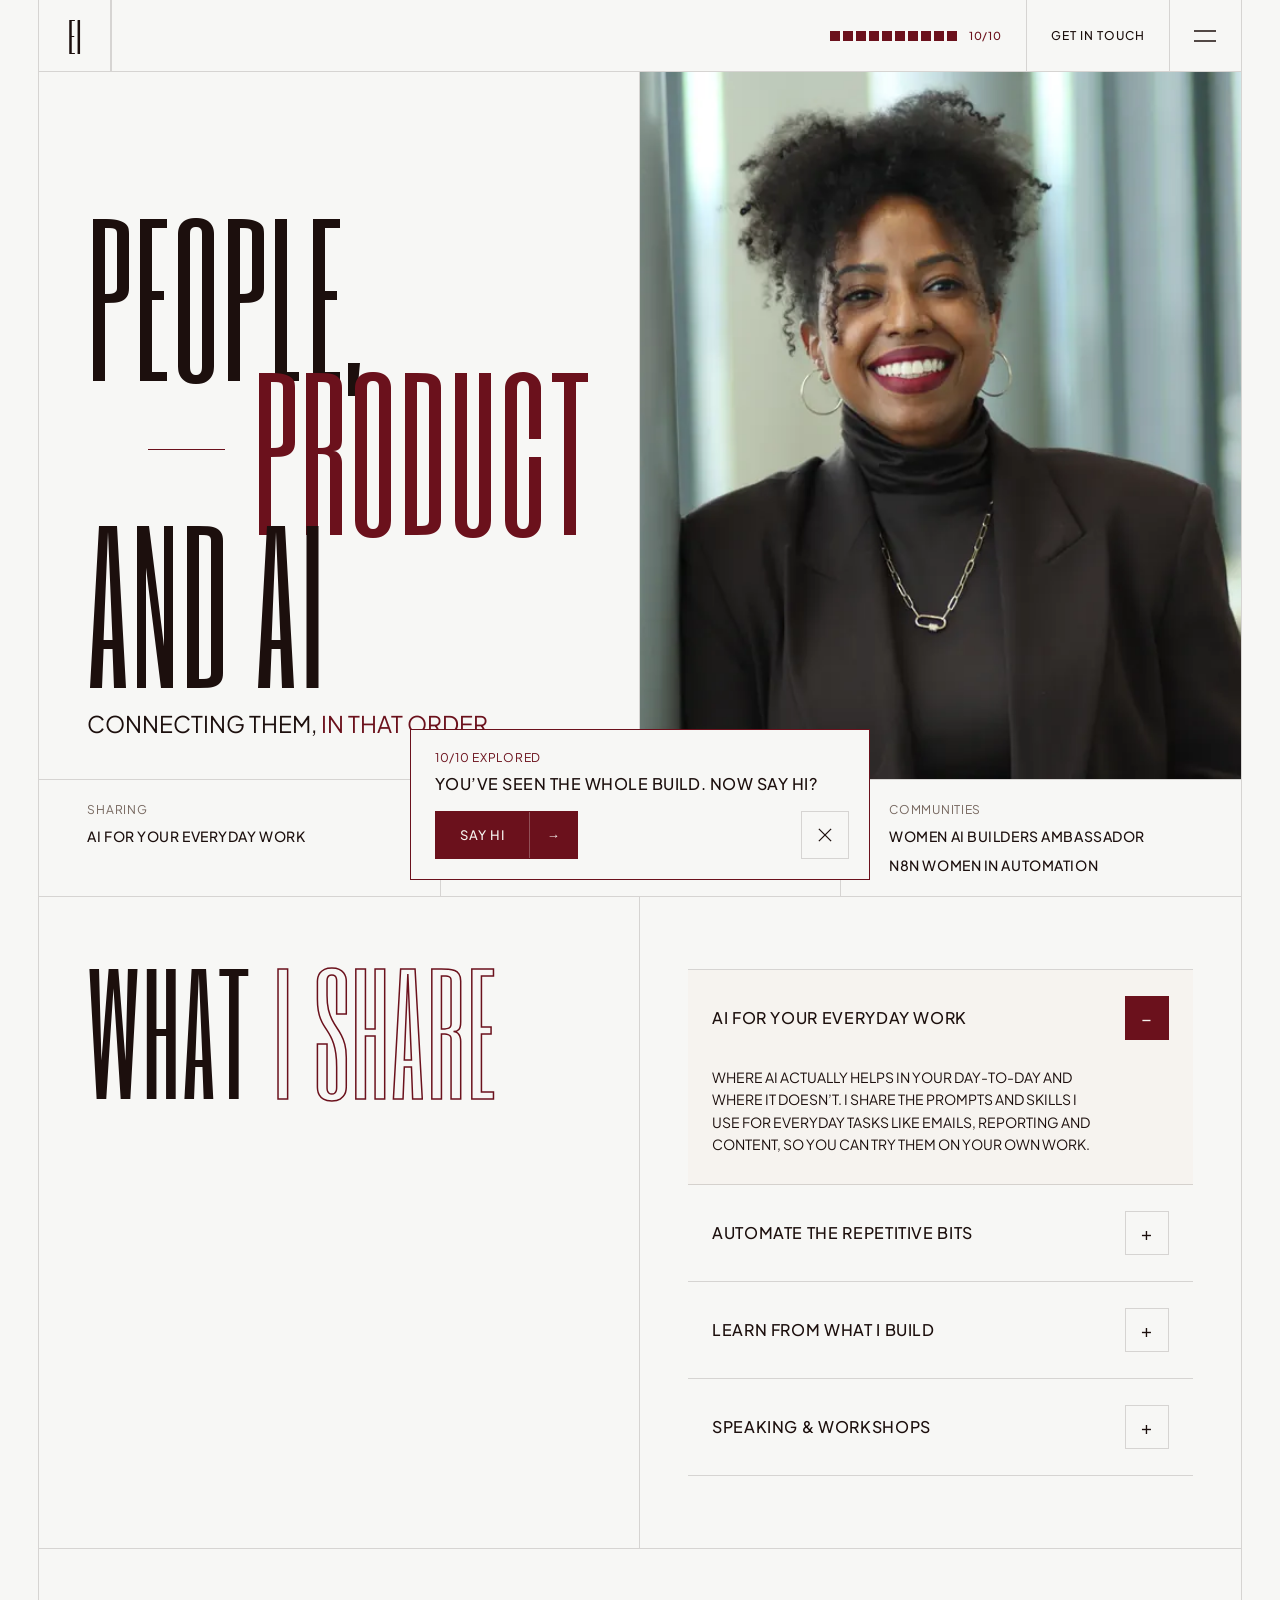
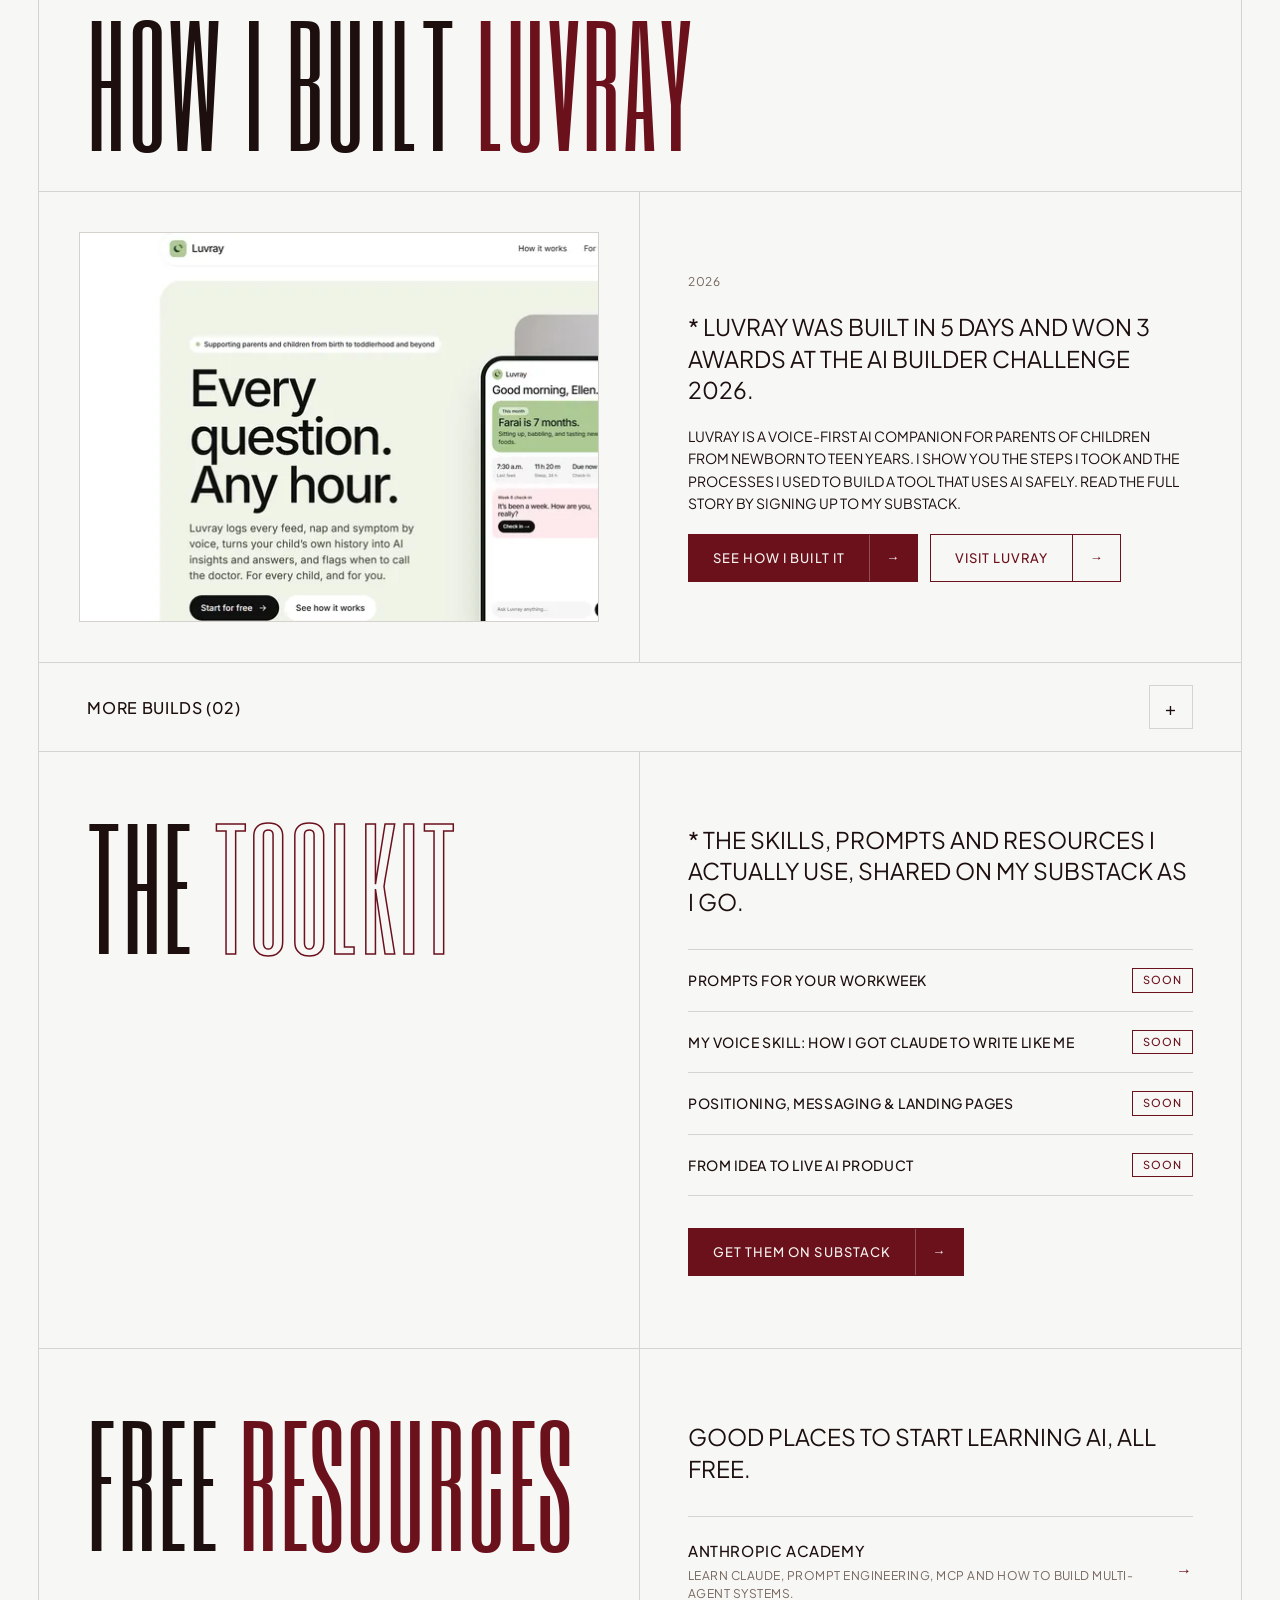
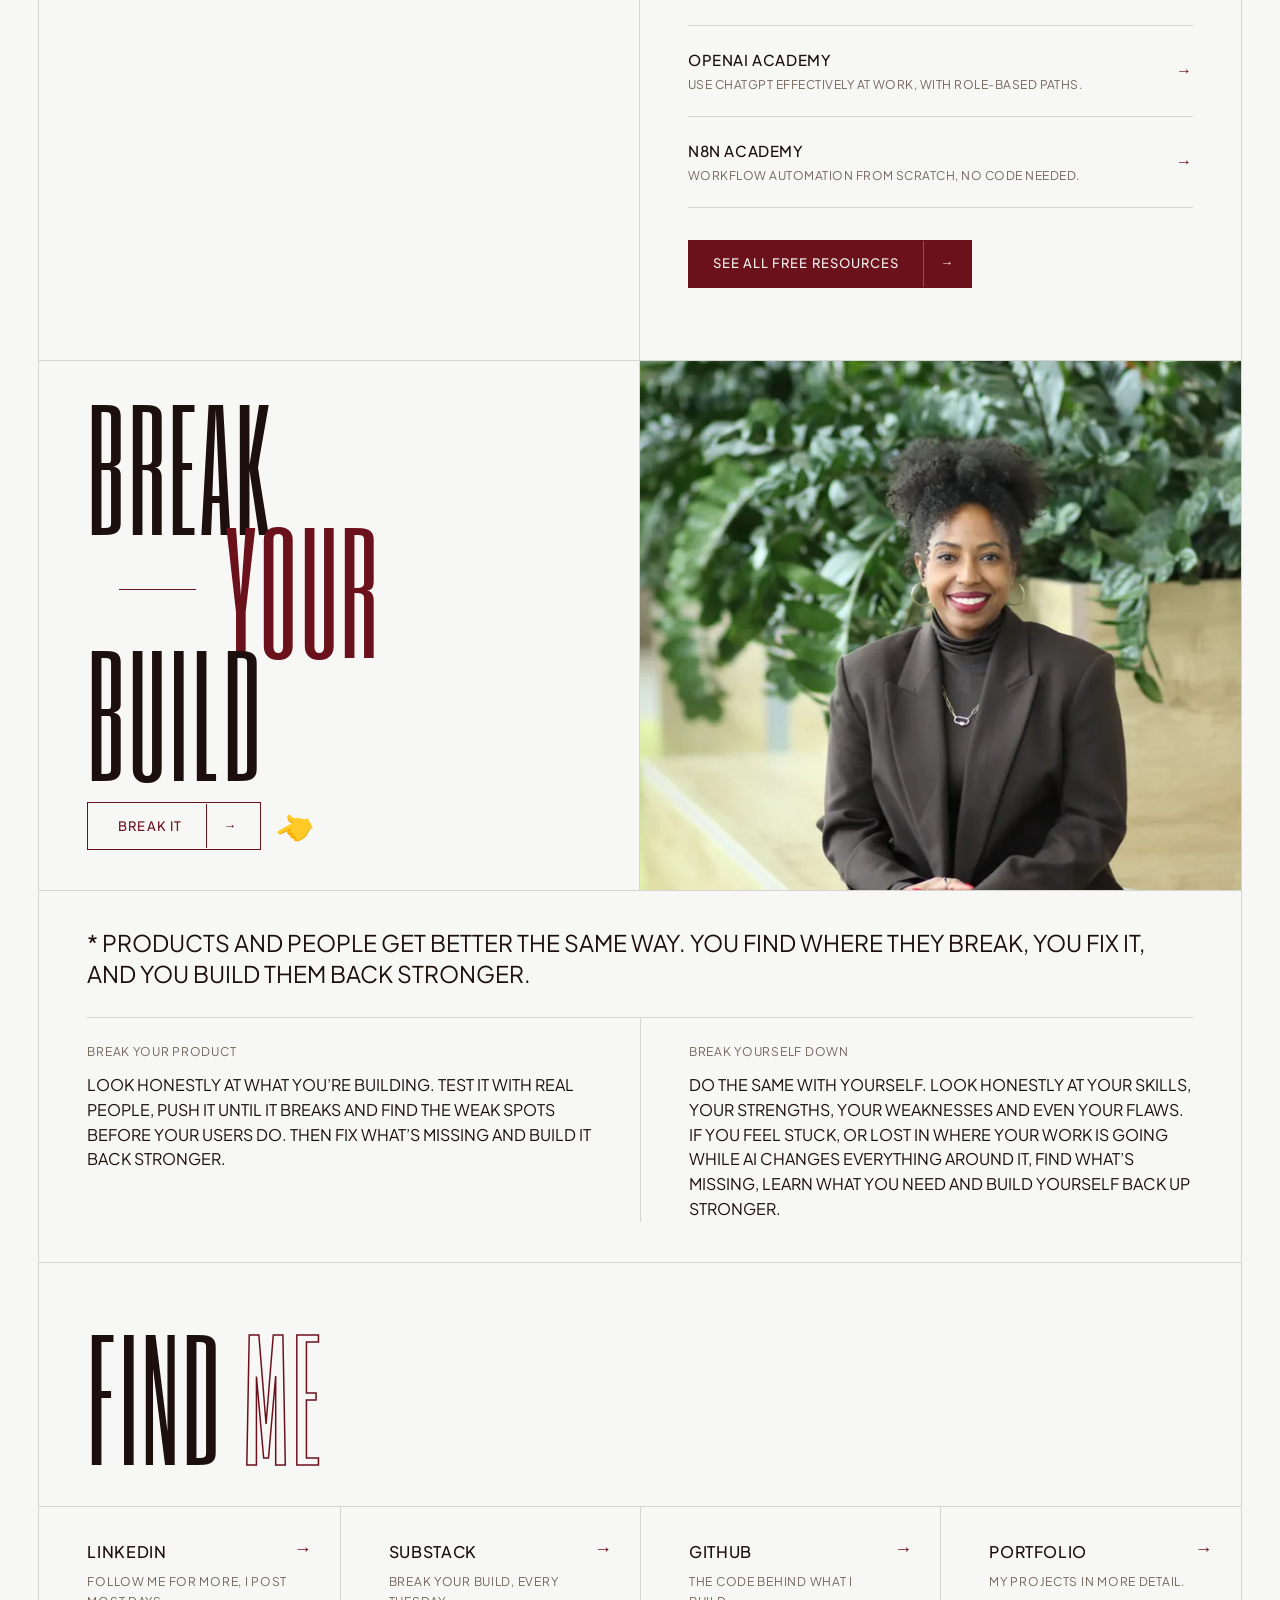
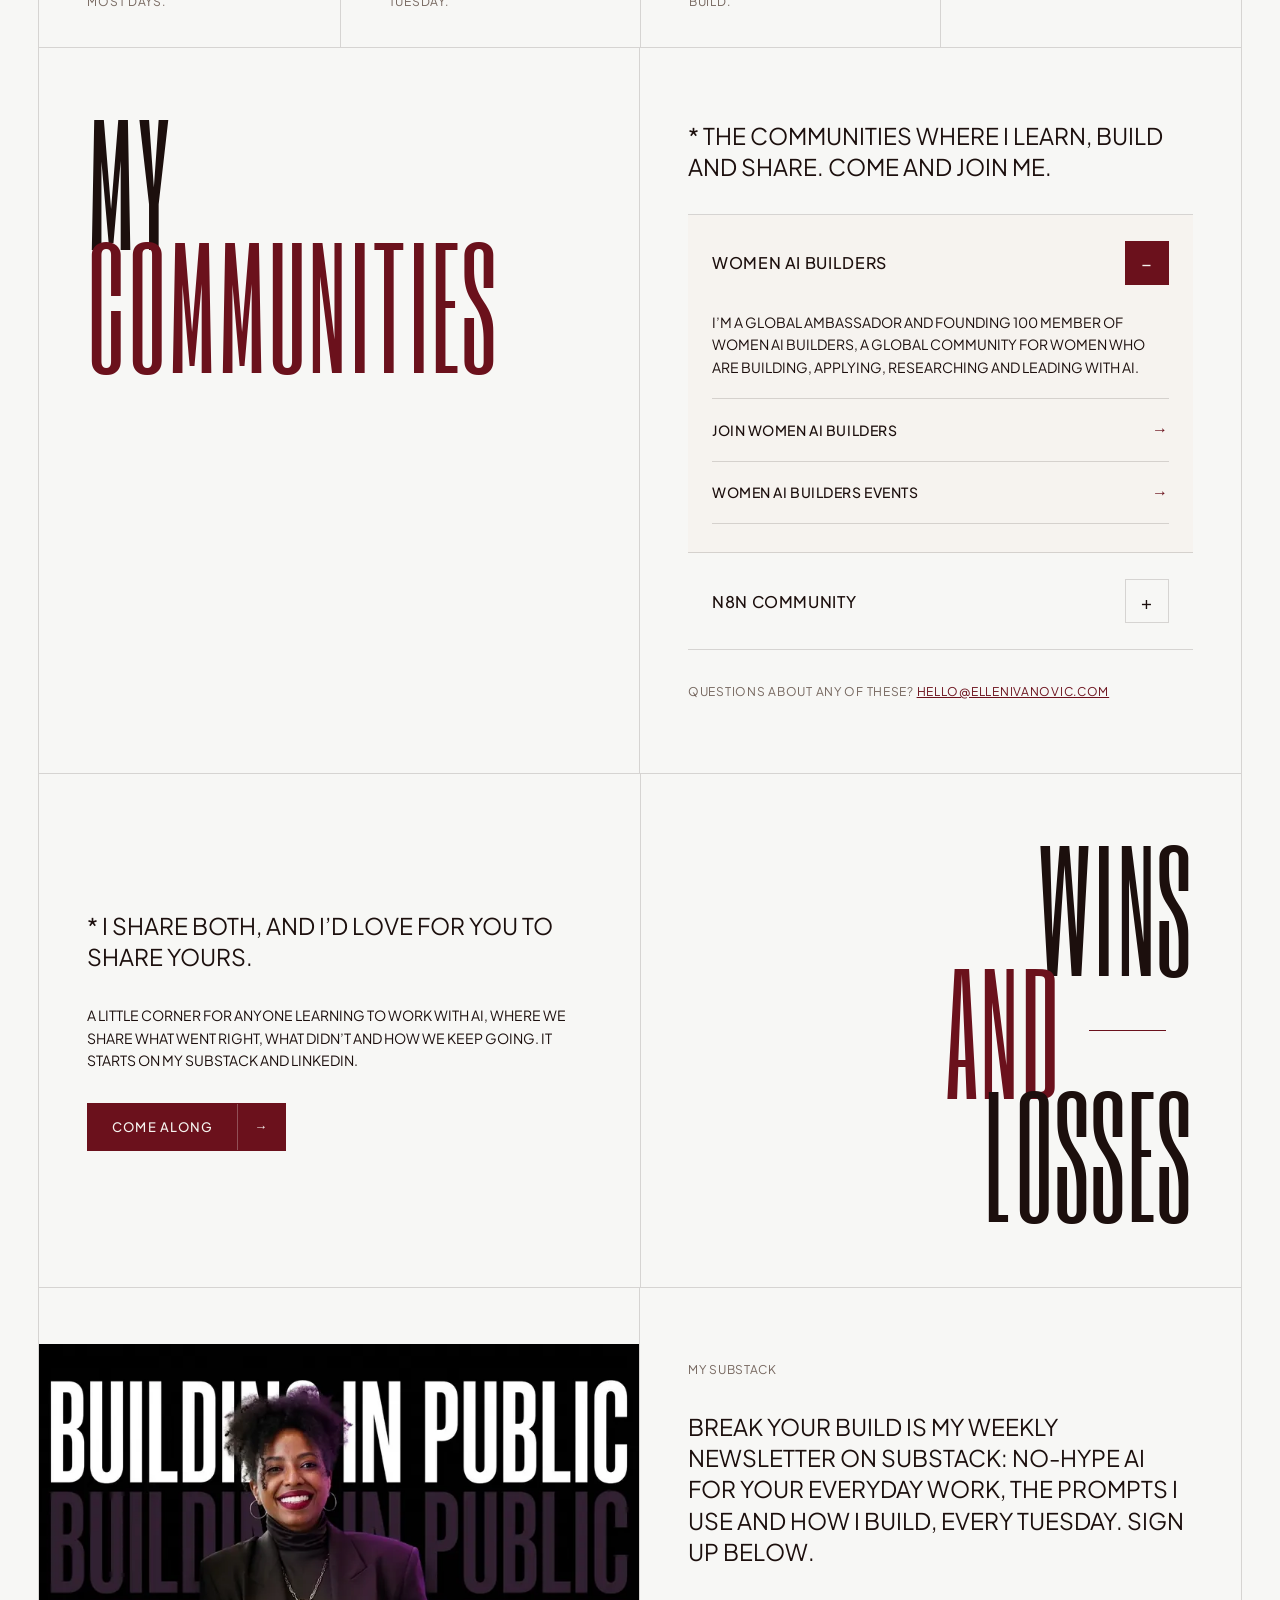
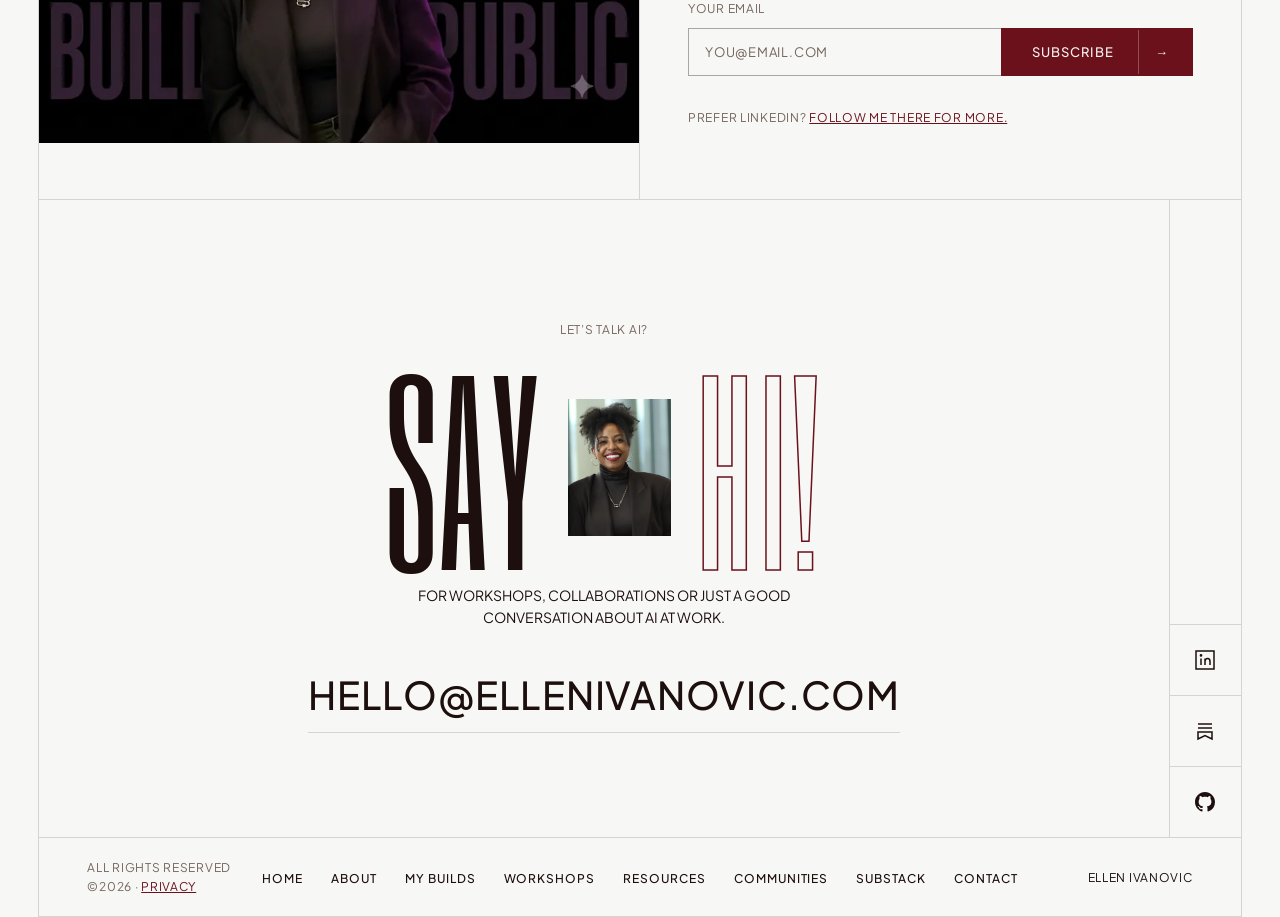
==== commit 5e5245d6: "Workshops panel with 4 sessions; waitlist and privacy pages (storage not connected yet) Co-Authored-" ====
--- a/index.html
+++ b/index.html
@@ -331,7 +331,7 @@
 
   <!-- FOOTER -->
   <footer class="panel foot">
-    <p class="label">All rights reserved ©2026</p>
+    <p class="label">All rights reserved ©2026 · <a href="/privacy">Privacy</a></p>
     <ul class="nav" aria-label="Footer">
       <li><a href="#home">Home</a></li>
       <li><button type="button" data-open="about">About</button></li>
@@ -376,17 +376,40 @@
   </div>
   <div class="drawer-body">
     <h2 class="display big" id="workshops-h">Work<span class="pri">shops</span></h2>
-    <p class="intro">* Beginner-friendly sessions for people who want to start using AI at work, step by step and without the fear.</p>
-    <!-- To add a workshop: copy one .drow block. Newest first. -->
+    <p class="intro">* Take Charge of Your AI Future: a hands-on series for people new to AI, or ready to use it with more confidence. Four practical sessions, safe use first, and everyone leaves with something they made.</p>
+    <!-- One .drow per session. When a waitlisted session gets a date, swap its tag and button. -->
     <div>
       <div class="drow">
-        <p class="label">25 Oct 2026 · Online <span class="wip">Pilot</span></p>
+        <p class="label">01 · Foundations</p>
         <h3 class="display">Two Prompts and a Plan</h3>
-        <p class="what">A 90-minute AI-for-beginners workshop for Women’s Voice Circle.</p>
-      </div>
-    </div>
-  </div>
-  <div class="drawer-foot"><a class="btn" href="mailto:hello@ellenivanovic.com?subject=Workshop"><span>Ask me about a workshop</span><span class="arr" aria-hidden="true">→</span></a></div>
+        <p class="what">What AI is and isn’t, three rules for safe use, power prompting, and getting AI to write in your own voice.</p>
+        <p class="label leave">You leave with: your own words for a bio, and a live one-page website.</p>
+        <div><a class="btn" href="mailto:hello@ellenivanovic.com?subject=Workshop%20enquiry"><span>Bring this to your group</span><span class="arr" aria-hidden="true">→</span></a></div>
+      </div>
+      <div class="drow">
+        <p class="label">02 · Everyday tasks <span class="wip">Waitlist</span></p>
+        <h3 class="display">AI at Work</h3>
+        <p class="what">Using AI on your own real tasks: drafting, summarising and planning, with checks and privacy built in.</p>
+        <p class="label leave">You leave with: a personal prompt library for the tasks you do every week.</p>
+        <div><a class="btn ghost" href="/waitlist?session=02"><span>Join the waitlist</span><span class="arr" aria-hidden="true">→</span></a></div>
+      </div>
+      <div class="drow">
+        <p class="label">03 · From idea to online <span class="wip">Waitlist</span></p>
+        <h3 class="display">Build Your Idea</h3>
+        <p class="what">Shaping an idea into a small, clear plan, building it with an AI builder, then testing and improving it.</p>
+        <p class="label leave">You leave with: a first working prototype of your idea, live online.</p>
+        <div><a class="btn ghost" href="/waitlist?session=03"><span>Join the waitlist</span><span class="arr" aria-hidden="true">→</span></a></div>
+      </div>
+      <div class="drow">
+        <p class="label">04 · AI that takes action <span class="wip">Waitlist</span></p>
+        <h3 class="display">Automate Your Week</h3>
+        <p class="what">How automations and AI agents work, with a human check built in, starting with free tools.</p>
+        <p class="label leave">You leave with: your first working automation for one weekly task.</p>
+        <div><a class="btn ghost" href="/waitlist?session=04"><span>Join the waitlist</span><span class="arr" aria-hidden="true">→</span></a></div>
+      </div>
+    </div>
+  </div>
+  <div class="drawer-foot"><p class="label">90 to 120 minutes each · Online or in person · Hands-on, step by step · Free tools wherever possible</p></div>
 </aside>
 
 <aside class="drawer" id="drawer-menu" role="dialog" aria-modal="true" aria-label="Menu" hidden>
--- a/styles.css
+++ b/styles.css
@@ -40,6 +40,7 @@
 */
 
 *, *::before, *::after { box-sizing: border-box; }
+[hidden] { display: none !important; }
 html { scroll-behavior: smooth; -webkit-text-size-adjust: 100%; }
 body { margin: 0; background: var(--bg); overflow-x: hidden; }
 img { max-width: 100%; }
@@ -281,6 +282,34 @@
 @keyframes nudge { 0%, 100% { transform: rotate(-30deg) translate(0, 0); } 50% { transform: rotate(-30deg) translate(-8px, 0); } }
 .broken ~ .break-wrap .nudge { animation-duration: .8s; }
 @media (prefers-reduced-motion: reduce) { .nudge { animation: none; } }
+
+/* workshop sessions in the panel */
+.drow .leave { color: var(--ink); }
+.drow > div { margin-top: 6px; }
+
+/* waitlist form */
+.wl-form { display: flex; flex-direction: column; gap: 22px; max-width: 560px; }
+.field { display: flex; flex-direction: column; gap: 8px; margin: 0; padding: 0; border: 0; min-width: 0; }
+.field legend { padding: 0; margin-bottom: 8px; }
+.field input[type="text"], .field input[type="email"] { height: 48px; border: 1px solid rgba(28, 15, 13, .35); border-radius: 0; background: transparent; padding: 0 16px; font: inherit; font-size: 16px; color: var(--ink); text-transform: none; }
+.field input:focus { outline: 2px solid var(--pri); outline-offset: -2px; }
+.check { display: flex; align-items: flex-start; gap: 12px; font-size: 14px; font-weight: 500; letter-spacing: .04em; cursor: pointer; padding: 6px 0; }
+.check input { width: 18px; height: 18px; margin: 2px 0 0; accent-color: var(--pri); flex: none; }
+.consent { font-weight: 400; line-height: 1.5; }
+.privacy-note a, .wl-thanks a, .prose a, .foot .label a { color: var(--pri); }
+.form-error { margin: 0; color: var(--pri); font-weight: 500; font-size: 13px; letter-spacing: .04em; }
+.hp { position: absolute; left: -9999px; width: 1px; height: 1px; overflow: hidden; }
+.wl-thanks { display: flex; flex-direction: column; gap: 24px; outline: none; }
+.wl-thanks .big { font-size: clamp(72px, 7vw, 120px); }
+.wl-sessions { margin-top: 24px; }
+.wl-sessions li { padding: 16px 0; }
+.btn:disabled { opacity: .6; cursor: wait; }
+
+/* privacy page */
+.prose { gap: 12px; }
+.prose h2 { margin-top: 18px; color: var(--ink); font-weight: 500; }
+.prose h2:first-child { margin-top: 0; }
+.prose .body { max-width: 62ch; }
 
 /* resources page */
 .cell.is-current { color: var(--pri); background: var(--box); }
